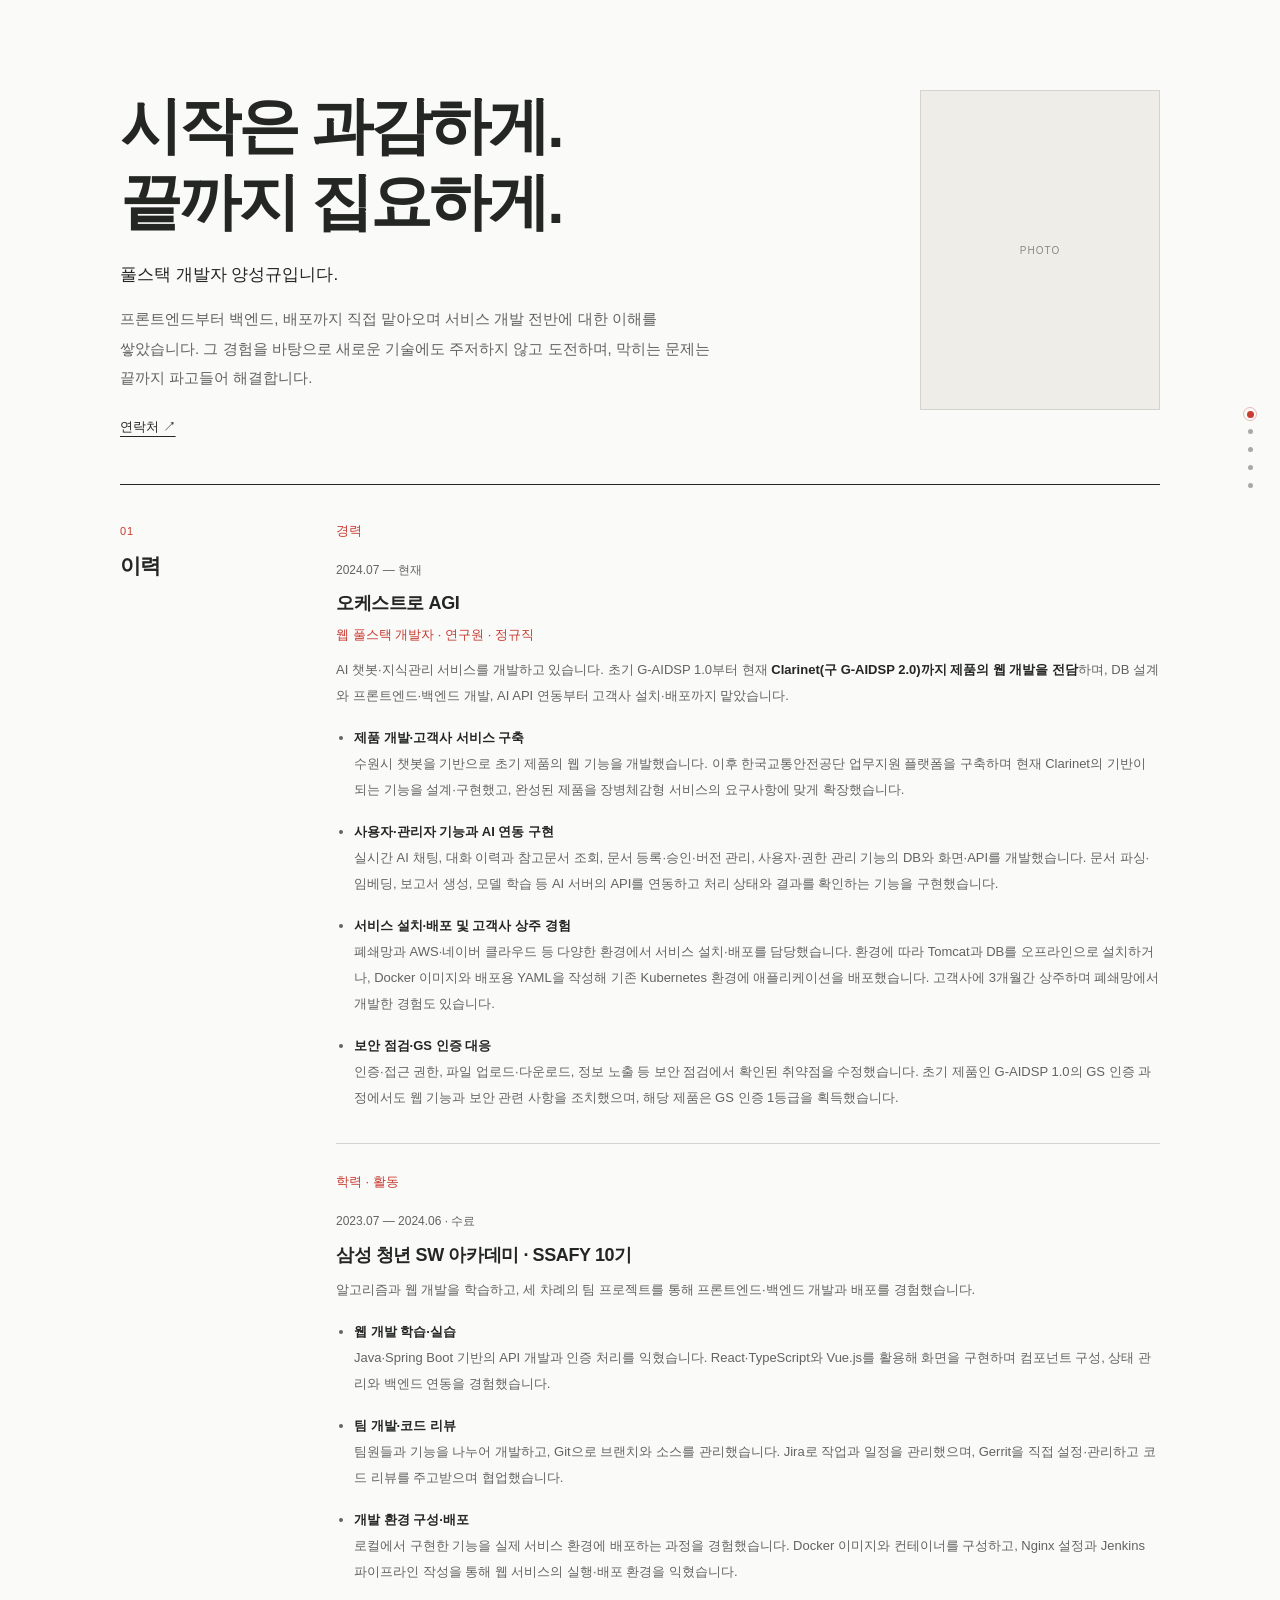
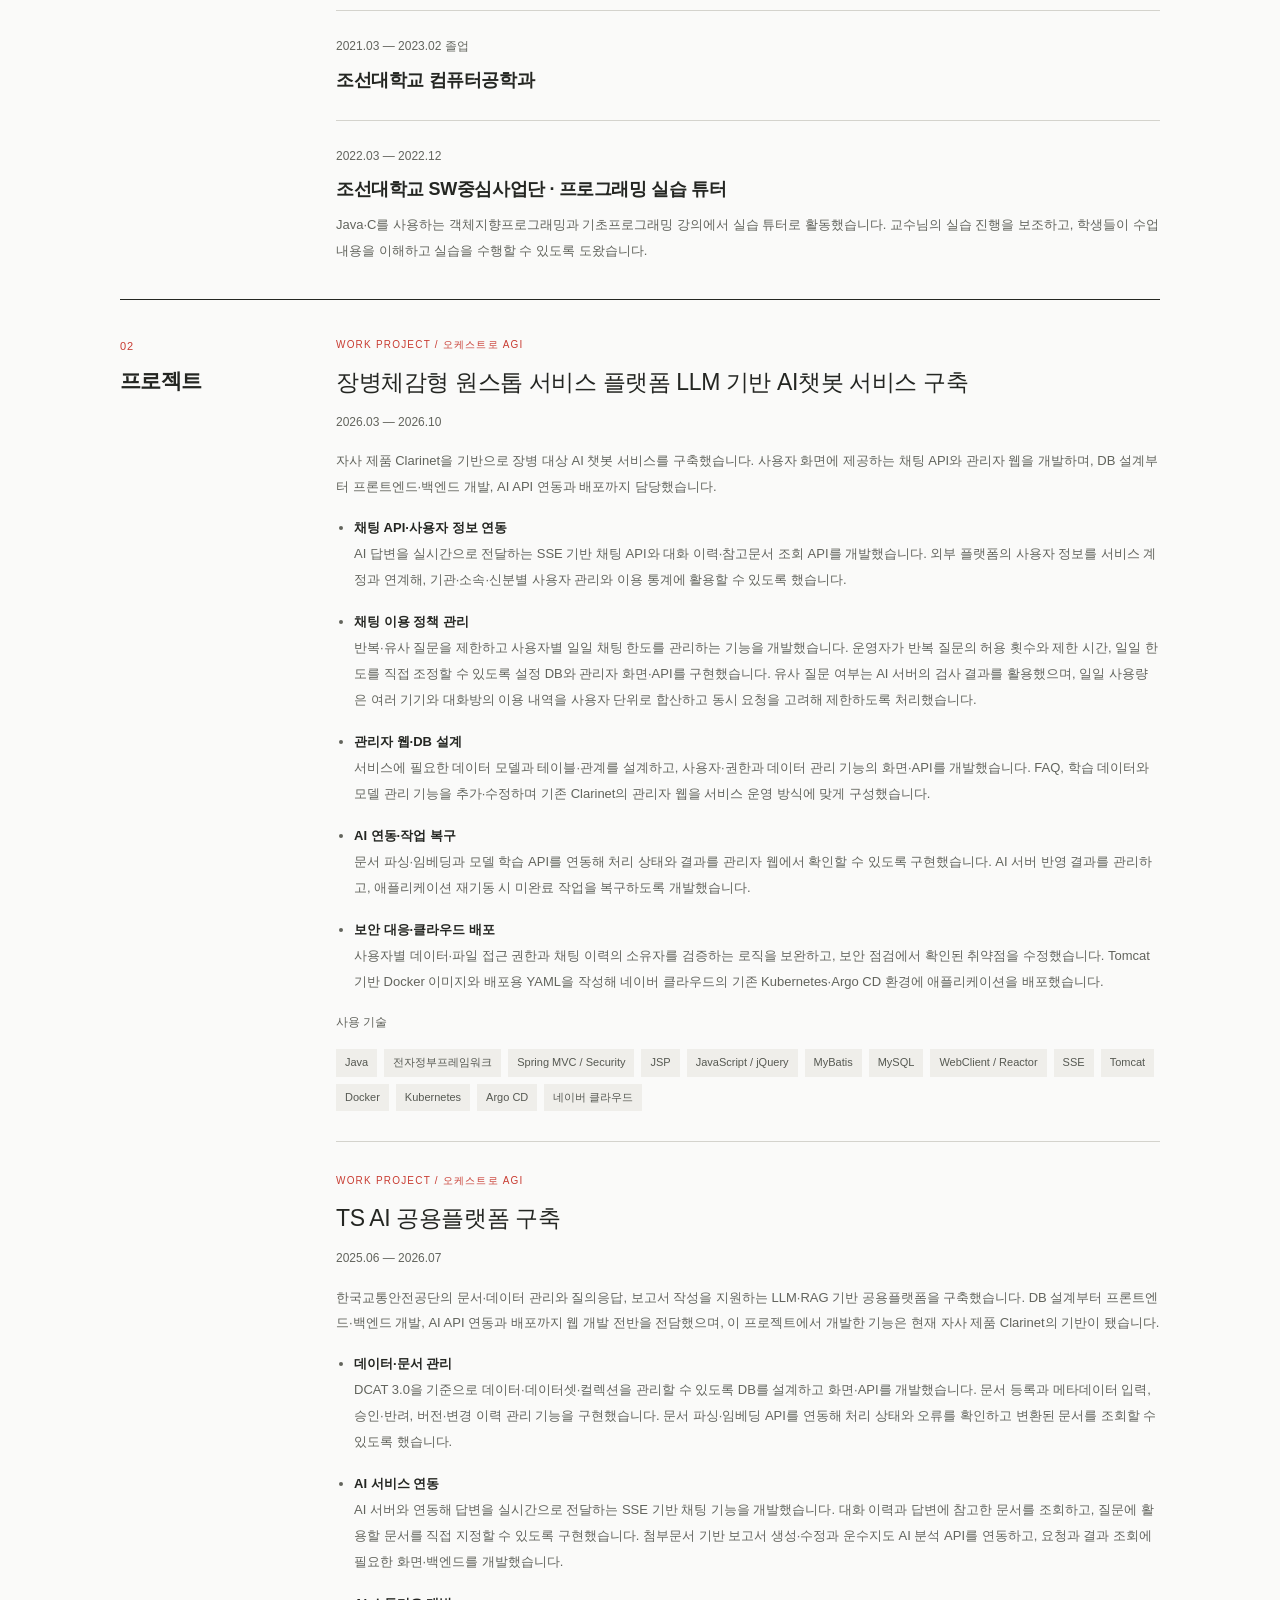
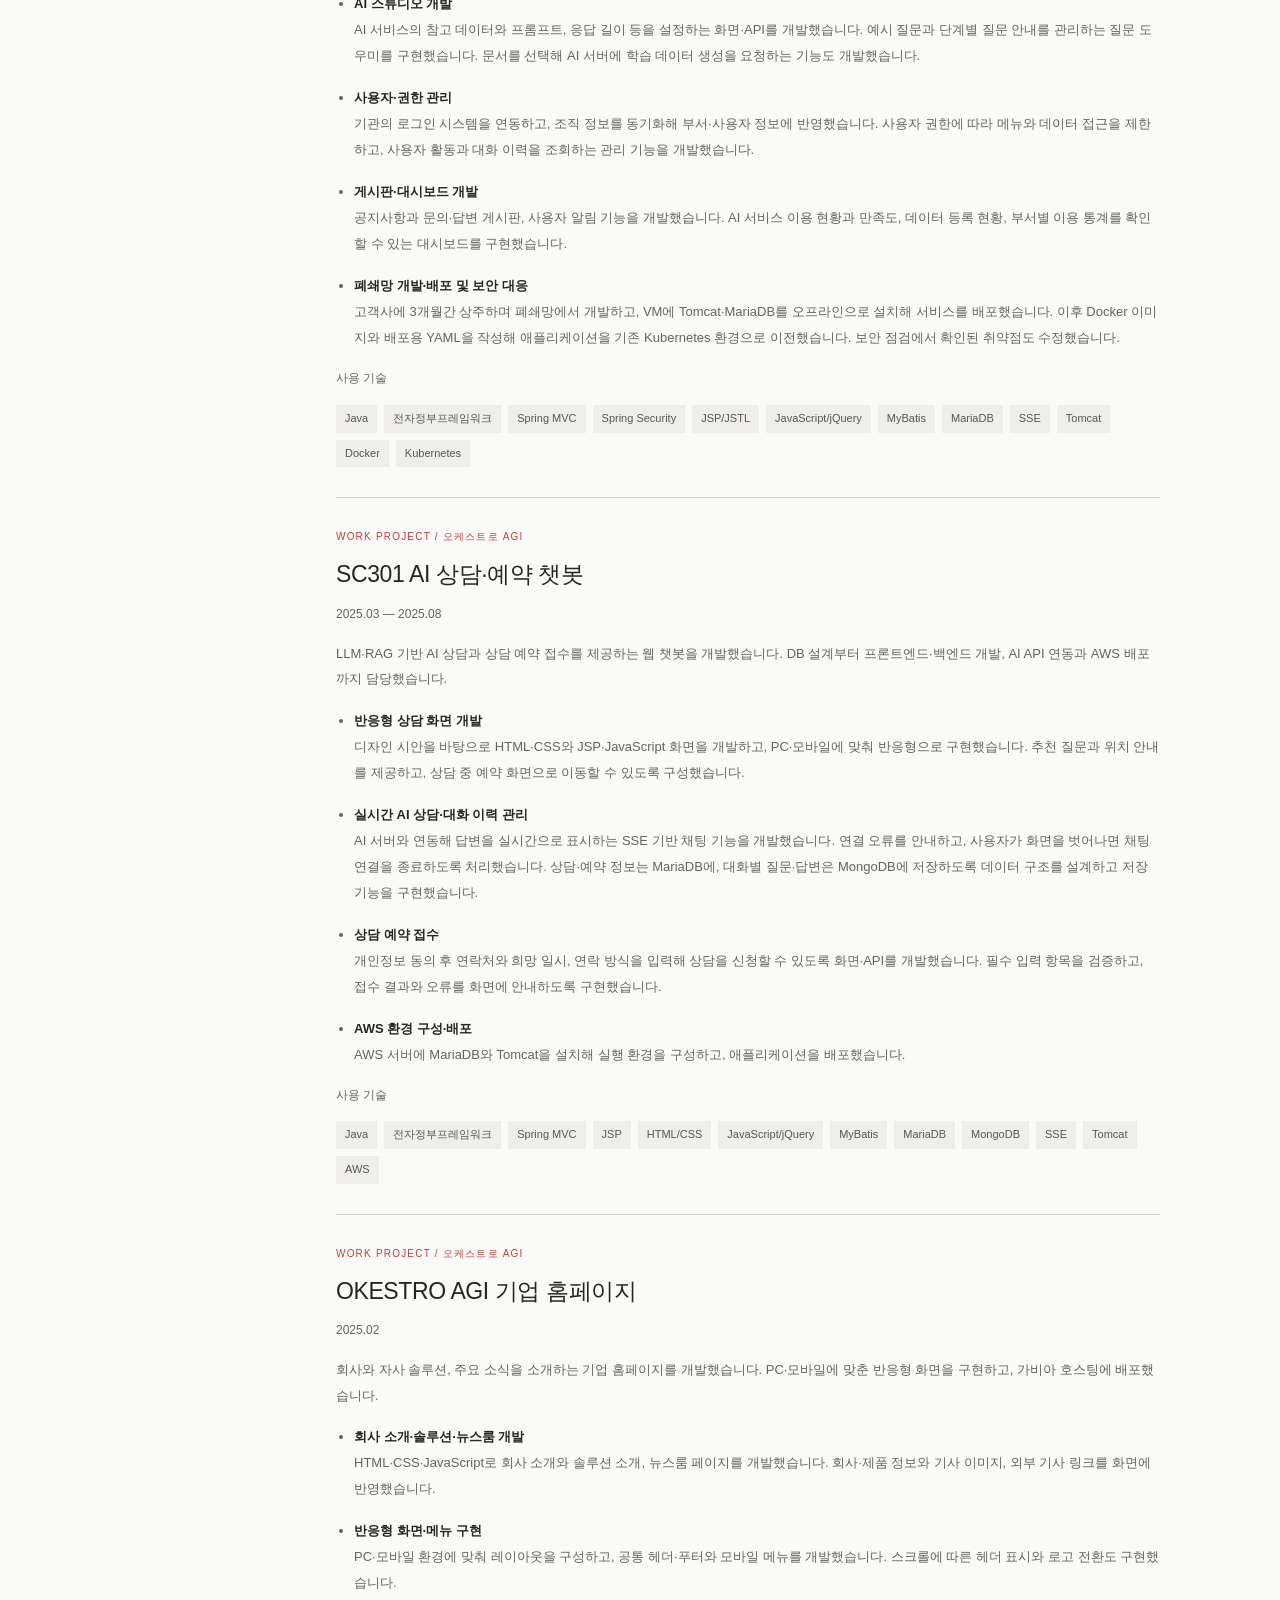
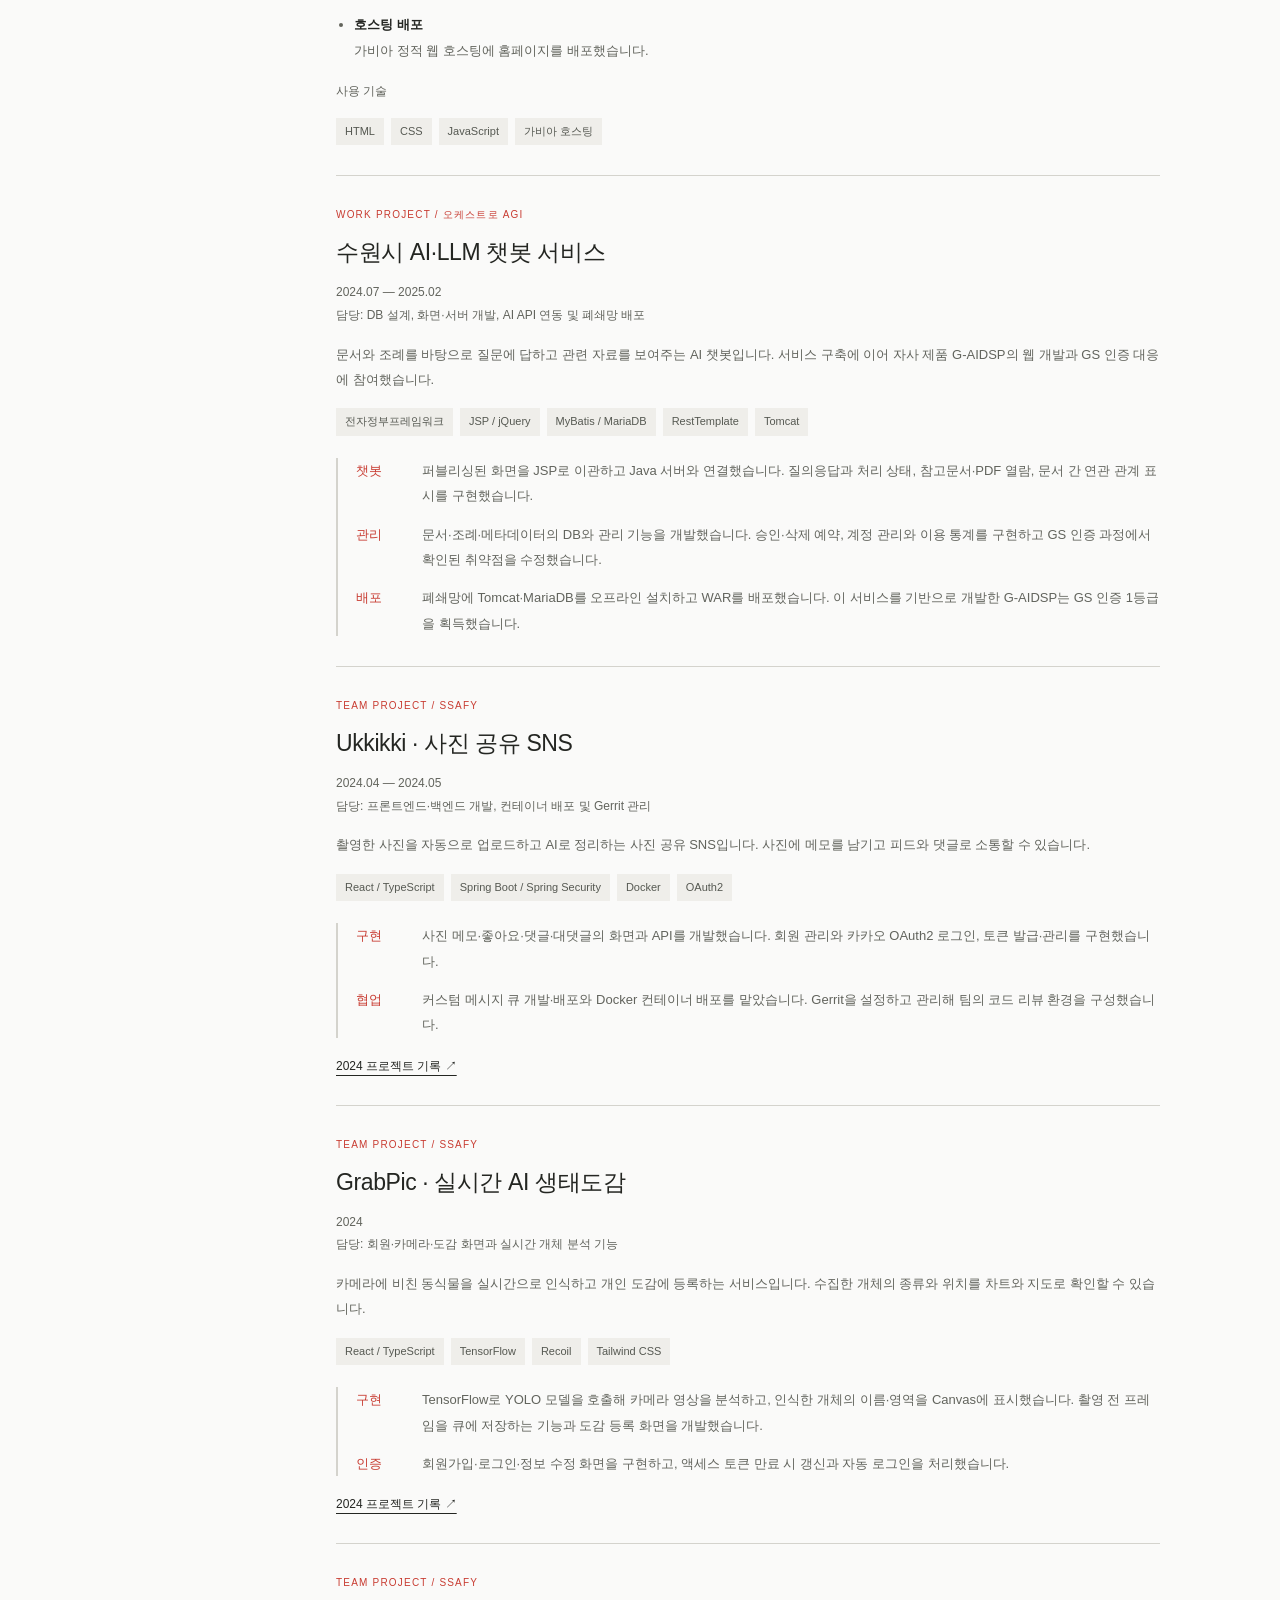
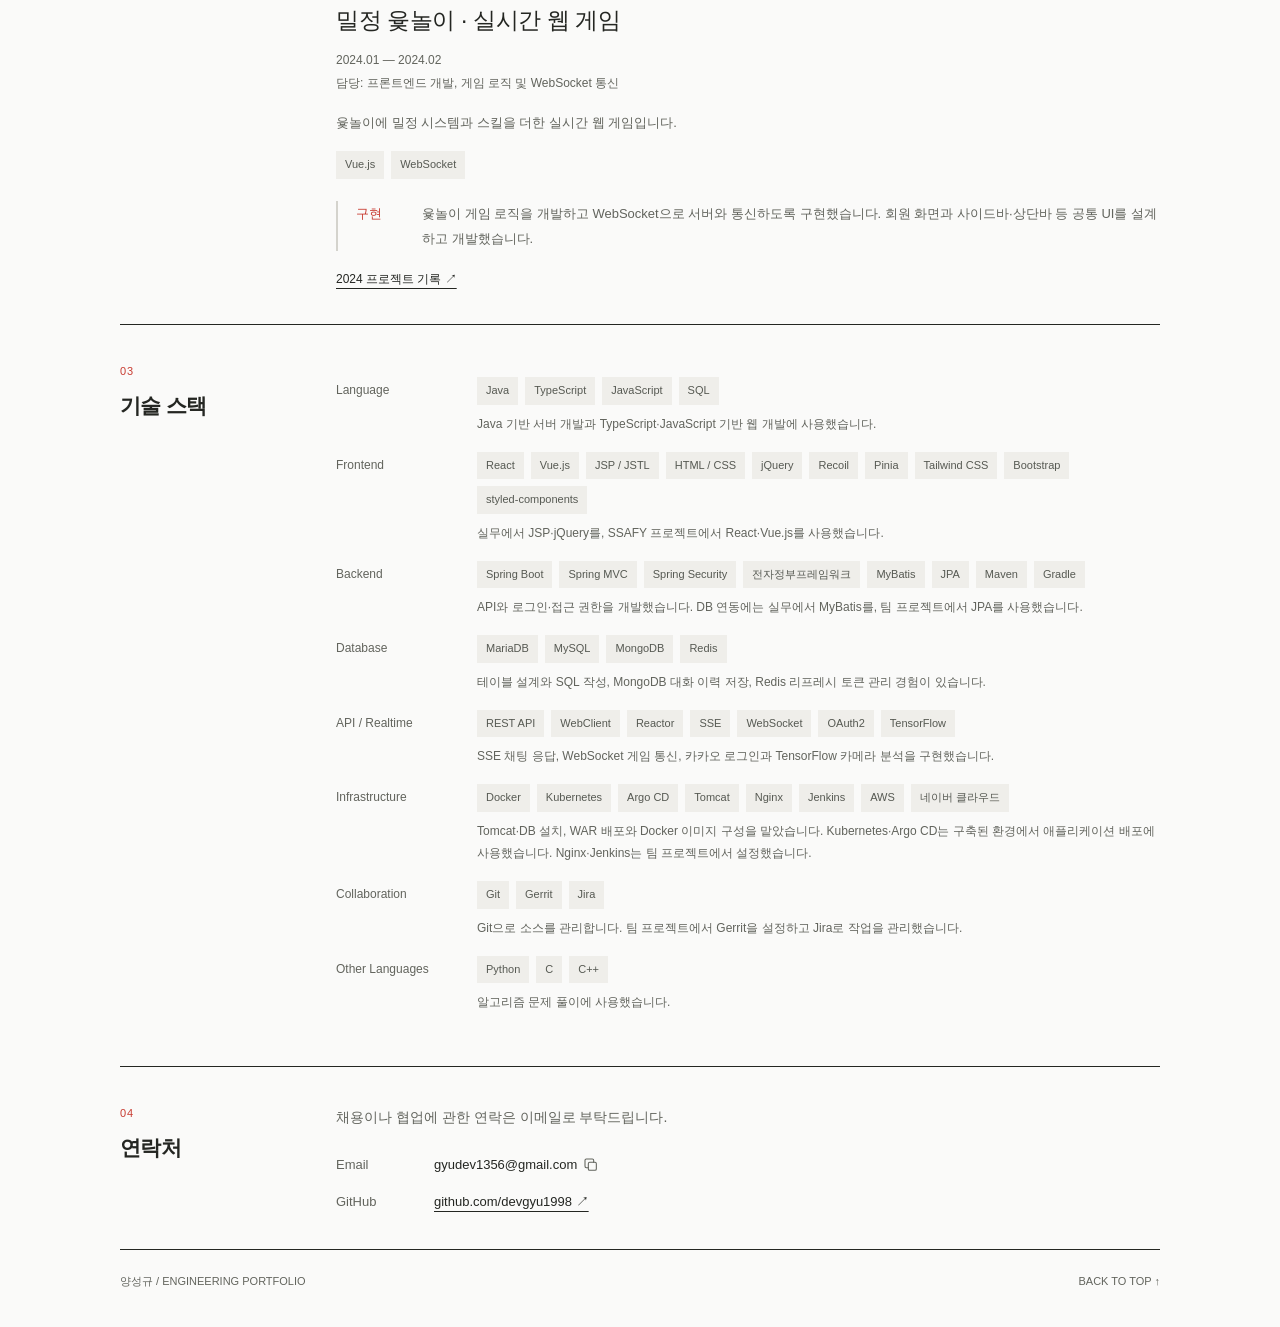
==== index.html @ f150c806 "docs: TS·SC301 프로젝트 소개에 LLM·RAG 반영" ====
<!doctype html>
<html lang="ko">
<head>
  <meta charset="utf-8">
  <meta name="viewport" content="width=device-width, initial-scale=1">
  <meta name="description" content="웹 개발자 양성규의 포트폴리오입니다. AI 챗봇·지식관리 서비스 구축과 Java, TypeScript 기반 웹 프로젝트 경험을 소개합니다.">
  <meta name="theme-color" content="#fafaf9">
  <title>양성규 — 웹 개발자 포트폴리오</title>
  <link rel="stylesheet" href="./style.css">
</head>
<body>
  <a class="skip-link" href="#main">본문 바로가기</a>
  <div class="page" id="top">
    <section class="hero" aria-labelledby="profile-title">
      <div class="hero-main">
      <div class="hero-copy">
      <!-- <div class="eyebrow">PROFILE, EXPERIENCE &amp; SELECTED WORK</div> -->
      <h1 id="profile-title">시작은 과감하게.<br>끝까지 집요하게.</h1>
      <p class="role">풀스택 개발자 양성규입니다.</p>
      <p class="intro">프론트엔드부터 백엔드, 배포까지 직접 맡아오며 서비스 개발 전반에 대한 이해를 쌓았습니다.
        그 경험을 바탕으로 새로운 기술에도 주저하지 않고 도전하며, 막히는 문제는 끝까지 파고들어 해결합니다.
      </p>
      <div class="hero-links" aria-label="프로필 링크">
        <a href="#contact">연락처 ↗</a>
      </div>
      </div>
      <!-- 사진 사용: PHOTO span을 <img src="./profile.jpg" alt="GYU 프로필 사진" width="240" height="320">로 교체하세요. -->
      <!-- 사진을 사용하지 않으려면 hero-photo에 hidden 속성을 추가하세요. -->
      <div class="hero-photo">
        <span class="photo-placeholder" aria-label="선택 사항인 증명사진 영역">PHOTO</span>
      </div>
      </div>
    </section>
    <nav class="dot-nav" aria-label="포트폴리오 섹션 이동">
      <a class="dot-link" href="#top" aria-label="처음으로" aria-current="location"><span class="nav-dot" aria-hidden="true"></span><span class="nav-label" aria-hidden="true">처음으로</span></a>
      <a class="dot-link" href="#experience" aria-label="이력"><span class="nav-dot" aria-hidden="true"></span><span class="nav-label" aria-hidden="true">이력</span></a>
      <a class="dot-link" href="#projects" aria-label="프로젝트"><span class="nav-dot" aria-hidden="true"></span><span class="nav-label" aria-hidden="true">프로젝트</span></a>
      <a class="dot-link" href="#skills" aria-label="기술 스택"><span class="nav-dot" aria-hidden="true"></span><span class="nav-label" aria-hidden="true">기술 스택</span></a>
      <a class="dot-link" href="#contact" aria-label="연락처"><span class="nav-dot" aria-hidden="true"></span><span class="nav-label" aria-hidden="true">연락처</span></a>
    </nav>
    <main id="main">
      <section class="section" id="experience" aria-labelledby="experience-title">
        <header class="section-label"><span class="number">01</span><h2 id="experience-title">이력</h2></header>
        <div class="section-content">
          <section class="history-group" aria-labelledby="career-title">
            <h3 class="history-heading" id="career-title">경력</h3>
          <article class="entry">
            <div class="date">2024.07 — 현재</div>
            <h4>오케스트로 AGI</h4><p class="position">웹 풀스택 개발자 · 연구원 · 정규직</p>
            <p class="career-summary">AI 챗봇·지식관리 서비스를 개발하고 있습니다. 초기 G-AIDSP 1.0부터 현재 <strong>Clarinet(구 G-AIDSP 2.0)까지 제품의 웹 개발을 전담</strong>하며, DB 설계와 프론트엔드·백엔드 개발, AI API 연동부터 고객사 설치·배포까지 맡았습니다.</p>
            <ul class="responsibilities">
              <li><strong>제품 개발·고객사 서비스 구축</strong><br>수원시 챗봇을 기반으로 초기 제품의 웹 기능을 개발했습니다. 이후 한국교통안전공단 업무지원 플랫폼을 구축하며 현재 Clarinet의 기반이 되는 기능을 설계·구현했고, 완성된 제품을 장병체감형 서비스의 요구사항에 맞게 확장했습니다.</li>
              <li><strong>사용자·관리자 기능과 AI 연동 구현</strong><br>실시간 AI 채팅, 대화 이력과 참고문서 조회, 문서 등록·승인·버전 관리, 사용자·권한 관리 기능의 DB와 화면·API를 개발했습니다. 문서 파싱·임베딩, 보고서 생성, 모델 학습 등 AI 서버의 API를 연동하고 처리 상태와 결과를 확인하는 기능을 구현했습니다.</li>
              <li><strong>서비스 설치·배포 및 고객사 상주 경험</strong><br>폐쇄망과 AWS·네이버 클라우드 등 다양한 환경에서 서비스 설치·배포를 담당했습니다. 환경에 따라 Tomcat과 DB를 오프라인으로 설치하거나, Docker 이미지와 배포용 YAML을 작성해 기존 Kubernetes 환경에 애플리케이션을 배포했습니다. 고객사에 3개월간 상주하며 폐쇄망에서 개발한 경험도 있습니다.</li>
              <li><strong>보안 점검·GS 인증 대응</strong><br>인증·접근 권한, 파일 업로드·다운로드, 정보 노출 등 보안 점검에서 확인된 취약점을 수정했습니다. 초기 제품인 G-AIDSP 1.0의 GS 인증 과정에서도 웹 기능과 보안 관련 사항을 조치했으며, 해당 제품은 GS 인증 1등급을 획득했습니다.</li>
            </ul>
          </article>
          </section>
          <section class="history-group" id="education" aria-labelledby="education-title">
            <h3 class="history-heading" id="education-title">학력 · 활동</h3>
            <article class="entry">
              <div class="date">2023.07 — 2024.06 · 수료</div>
              <h4>삼성 청년 SW 아카데미 · SSAFY 10기</h4>
              <p class="career-summary">알고리즘과 웹 개발을 학습하고, 세 차례의 팀 프로젝트를 통해 프론트엔드·백엔드 개발과 배포를 경험했습니다.</p>
              <ul class="responsibilities">
                <li><strong>웹 개발 학습·실습</strong><br>Java·Spring Boot 기반의 API 개발과 인증 처리를 익혔습니다. React·TypeScript와 Vue.js를 활용해 화면을 구현하며 컴포넌트 구성, 상태 관리와 백엔드 연동을 경험했습니다.</li>
                <li><strong>팀 개발·코드 리뷰</strong><br>팀원들과 기능을 나누어 개발하고, Git으로 브랜치와 소스를 관리했습니다. Jira로 작업과 일정을 관리했으며, Gerrit을 직접 설정·관리하고 코드 리뷰를 주고받으며 협업했습니다.</li>
                <li><strong>개발 환경 구성·배포</strong><br>로컬에서 구현한 기능을 실제 서비스 환경에 배포하는 과정을 경험했습니다. Docker 이미지와 컨테이너를 구성하고, Nginx 설정과 Jenkins 파이프라인 작성을 통해 웹 서비스의 실행·배포 환경을 익혔습니다.</li>
              </ul>
            </article>
            <article class="entry"><div class="date">2021.03 — 2023.02 졸업</div><h4>조선대학교 컴퓨터공학과</h4><p class="education-description"></p></article>
            <article class="entry">
              <div class="date">2022.03 — 2022.12</div>
              <h4>조선대학교 SW중심사업단 · 프로그래밍 실습 튜터</h4>
              <p class="education-description">Java·C를 사용하는 객체지향프로그래밍과 기초프로그래밍 강의에서 실습 튜터로 활동했습니다. 교수님의 실습 진행을 보조하고, 학생들이 수업 내용을 이해하고 실습을 수행할 수 있도록 도왔습니다.</p>
            </article>
          </section>
        </div>
      </section>
      <section class="section" id="projects" aria-labelledby="projects-title">
        <header class="section-label"><span class="number">02</span><h2 id="projects-title">프로젝트</h2></header>
        <div class="section-content">
          <article class="project">
            <div class="project-kind">WORK PROJECT / 오케스트로 AGI</div><h3>장병체감형 원스톱 서비스 플랫폼 LLM 기반 AI챗봇 서비스 구축</h3>
            <p class="project-meta">2026.03 — 2026.10</p>
            <p class="project-description">자사 제품 Clarinet을 기반으로 장병 대상 AI 챗봇 서비스를 구축했습니다. 사용자 화면에 제공하는 채팅 API와 관리자 웹을 개발하며, DB 설계부터 프론트엔드·백엔드 개발, AI API 연동과 배포까지 담당했습니다.</p>
            <ul class="responsibilities">
              <li><strong>채팅 API·사용자 정보 연동</strong><br>AI 답변을 실시간으로 전달하는 SSE 기반 채팅 API와 대화 이력·참고문서 조회 API를 개발했습니다. 외부 플랫폼의 사용자 정보를 서비스 계정과 연계해, 기관·소속·신분별 사용자 관리와 이용 통계에 활용할 수 있도록 했습니다.</li>
              <li><strong>채팅 이용 정책 관리</strong><br>반복·유사 질문을 제한하고 사용자별 일일 채팅 한도를 관리하는 기능을 개발했습니다. 운영자가 반복 질문의 허용 횟수와 제한 시간, 일일 한도를 직접 조정할 수 있도록 설정 DB와 관리자 화면·API를 구현했습니다. 유사 질문 여부는 AI 서버의 검사 결과를 활용했으며, 일일 사용량은 여러 기기와 대화방의 이용 내역을 사용자 단위로 합산하고 동시 요청을 고려해 제한하도록 처리했습니다.</li>
              <li><strong>관리자 웹·DB 설계</strong><br>서비스에 필요한 데이터 모델과 테이블·관계를 설계하고, 사용자·권한과 데이터 관리 기능의 화면·API를 개발했습니다. FAQ, 학습 데이터와 모델 관리 기능을 추가·수정하며 기존 Clarinet의 관리자 웹을 서비스 운영 방식에 맞게 구성했습니다.</li>
              <li><strong>AI 연동·작업 복구</strong><br>문서 파싱·임베딩과 모델 학습 API를 연동해 처리 상태와 결과를 관리자 웹에서 확인할 수 있도록 구현했습니다. AI 서버 반영 결과를 관리하고, 애플리케이션 재기동 시 미완료 작업을 복구하도록 개발했습니다.</li>
              <li><strong>보안 대응·클라우드 배포</strong><br>사용자별 데이터·파일 접근 권한과 채팅 이력의 소유자를 검증하는 로직을 보완하고, 보안 점검에서 확인된 취약점을 수정했습니다. Tomcat 기반 Docker 이미지와 배포용 YAML을 작성해 네이버 클라우드의 기존 Kubernetes·Argo CD 환경에 애플리케이션을 배포했습니다.</li>
            </ul>
            <p class="project-meta">사용 기술</p>
            <div class="tags"><span class="tag">Java</span><span class="tag">전자정부프레임워크</span><span class="tag">Spring MVC / Security</span><span class="tag">JSP</span><span class="tag">JavaScript / jQuery</span><span class="tag">MyBatis</span><span class="tag">MySQL</span><span class="tag">WebClient / Reactor</span><span class="tag">SSE</span><span class="tag">Tomcat</span><span class="tag">Docker</span><span class="tag">Kubernetes</span><span class="tag">Argo CD</span><span class="tag">네이버 클라우드</span></div>
          </article>
          <article class="project">
            <div class="project-kind">WORK PROJECT / 오케스트로 AGI</div><h3>TS AI 공용플랫폼 구축</h3>
            <p class="project-meta">2025.06 — 2026.07</p>
            <p class="project-description">한국교통안전공단의 문서·데이터 관리와 질의응답, 보고서 작성을 지원하는 LLM·RAG 기반 공용플랫폼을 구축했습니다. DB 설계부터 프론트엔드·백엔드 개발, AI API 연동과 배포까지 웹 개발 전반을 전담했으며, 이 프로젝트에서 개발한 기능은 현재 자사 제품 Clarinet의 기반이 됐습니다.</p>
            <ul class="responsibilities">
              <li><strong>데이터·문서 관리</strong><br>DCAT 3.0을 기준으로 데이터·데이터셋·컬렉션을 관리할 수 있도록 DB를 설계하고 화면·API를 개발했습니다. 문서 등록과 메타데이터 입력, 승인·반려, 버전·변경 이력 관리 기능을 구현했습니다. 문서 파싱·임베딩 API를 연동해 처리 상태와 오류를 확인하고 변환된 문서를 조회할 수 있도록 했습니다.</li>
              <li><strong>AI 서비스 연동</strong><br>AI 서버와 연동해 답변을 실시간으로 전달하는 SSE 기반 채팅 기능을 개발했습니다. 대화 이력과 답변에 참고한 문서를 조회하고, 질문에 활용할 문서를 직접 지정할 수 있도록 구현했습니다. 첨부문서 기반 보고서 생성·수정과 운수지도 AI 분석 API를 연동하고, 요청과 결과 조회에 필요한 화면·백엔드를 개발했습니다.</li>
              <li><strong>AI 스튜디오 개발</strong><br>AI 서비스의 참고 데이터와 프롬프트, 응답 길이 등을 설정하는 화면·API를 개발했습니다. 예시 질문과 단계별 질문 안내를 관리하는 질문 도우미를 구현했습니다. 문서를 선택해 AI 서버에 학습 데이터 생성을 요청하는 기능도 개발했습니다.</li>
              <li><strong>사용자·권한 관리</strong><br>기관의 로그인 시스템을 연동하고, 조직 정보를 동기화해 부서·사용자 정보에 반영했습니다. 사용자 권한에 따라 메뉴와 데이터 접근을 제한하고, 사용자 활동과 대화 이력을 조회하는 관리 기능을 개발했습니다.</li>
              <li><strong>게시판·대시보드 개발</strong><br>공지사항과 문의·답변 게시판, 사용자 알림 기능을 개발했습니다. AI 서비스 이용 현황과 만족도, 데이터 등록 현황, 부서별 이용 통계를 확인할 수 있는 대시보드를 구현했습니다.</li>
              <li><strong>폐쇄망 개발·배포 및 보안 대응</strong><br>고객사에 3개월간 상주하며 폐쇄망에서 개발하고, VM에 Tomcat·MariaDB를 오프라인으로 설치해 서비스를 배포했습니다. 이후 Docker 이미지와 배포용 YAML을 작성해 애플리케이션을 기존 Kubernetes 환경으로 이전했습니다. 보안 점검에서 확인된 취약점도 수정했습니다.</li>
            </ul>
            <p class="project-meta">사용 기술</p>
            <div class="tags"><span class="tag">Java</span><span class="tag">전자정부프레임워크</span><span class="tag">Spring MVC</span><span class="tag">Spring Security</span><span class="tag">JSP/JSTL</span><span class="tag">JavaScript/jQuery</span><span class="tag">MyBatis</span><span class="tag">MariaDB</span><span class="tag">SSE</span><span class="tag">Tomcat</span><span class="tag">Docker</span><span class="tag">Kubernetes</span></div>
          </article>
          <article class="project">
            <div class="project-kind">WORK PROJECT / 오케스트로 AGI</div><h3>SC301 AI 상담·예약 챗봇</h3>
            <p class="project-meta">2025.03 — 2025.08</p>
            <p class="project-description">LLM·RAG 기반 AI 상담과 상담 예약 접수를 제공하는 웹 챗봇을 개발했습니다. DB 설계부터 프론트엔드·백엔드 개발, AI API 연동과 AWS 배포까지 담당했습니다.</p>
            <ul class="responsibilities">
              <li><strong>반응형 상담 화면 개발</strong><br>디자인 시안을 바탕으로 HTML·CSS와 JSP·JavaScript 화면을 개발하고, PC·모바일에 맞춰 반응형으로 구현했습니다. 추천 질문과 위치 안내를 제공하고, 상담 중 예약 화면으로 이동할 수 있도록 구성했습니다.</li>
              <li><strong>실시간 AI 상담·대화 이력 관리</strong><br>AI 서버와 연동해 답변을 실시간으로 표시하는 SSE 기반 채팅 기능을 개발했습니다. 연결 오류를 안내하고, 사용자가 화면을 벗어나면 채팅 연결을 종료하도록 처리했습니다. 상담·예약 정보는 MariaDB에, 대화별 질문·답변은 MongoDB에 저장하도록 데이터 구조를 설계하고 저장 기능을 구현했습니다.</li>
              <li><strong>상담 예약 접수</strong><br>개인정보 동의 후 연락처와 희망 일시, 연락 방식을 입력해 상담을 신청할 수 있도록 화면·API를 개발했습니다. 필수 입력 항목을 검증하고, 접수 결과와 오류를 화면에 안내하도록 구현했습니다.</li>
              <li><strong>AWS 환경 구성·배포</strong><br>AWS 서버에 MariaDB와 Tomcat을 설치해 실행 환경을 구성하고, 애플리케이션을 배포했습니다.</li>
            </ul>
            <p class="project-meta">사용 기술</p>
            <div class="tags"><span class="tag">Java</span><span class="tag">전자정부프레임워크</span><span class="tag">Spring MVC</span><span class="tag">JSP</span><span class="tag">HTML/CSS</span><span class="tag">JavaScript/jQuery</span><span class="tag">MyBatis</span><span class="tag">MariaDB</span><span class="tag">MongoDB</span><span class="tag">SSE</span><span class="tag">Tomcat</span><span class="tag">AWS</span></div>
          </article>
          <article class="project">
            <div class="project-kind">WORK PROJECT / 오케스트로 AGI</div><h3>OKESTRO AGI 기업 홈페이지</h3>
            <p class="project-meta">2025.02</p>
            <p class="project-description">회사와 자사 솔루션, 주요 소식을 소개하는 기업 홈페이지를 개발했습니다. PC·모바일에 맞춘 반응형 화면을 구현하고, 가비아 호스팅에 배포했습니다.</p>
            <ul class="responsibilities">
              <li><strong>회사 소개·솔루션·뉴스룸 개발</strong><br>HTML·CSS·JavaScript로 회사 소개와 솔루션 소개, 뉴스룸 페이지를 개발했습니다. 회사·제품 정보와 기사 이미지, 외부 기사 링크를 화면에 반영했습니다.</li>
              <li><strong>반응형 화면·메뉴 구현</strong><br>PC·모바일 환경에 맞춰 레이아웃을 구성하고, 공통 헤더·푸터와 모바일 메뉴를 개발했습니다. 스크롤에 따른 헤더 표시와 로고 전환도 구현했습니다.</li>
              <li><strong>호스팅 배포</strong><br>가비아 정적 웹 호스팅에 홈페이지를 배포했습니다.</li>
            </ul>
            <p class="project-meta">사용 기술</p>
            <div class="tags"><span class="tag">HTML</span><span class="tag">CSS</span><span class="tag">JavaScript</span><span class="tag">가비아 호스팅</span></div>
          </article>
          <article class="project">
            <div class="project-kind">WORK PROJECT / 오케스트로 AGI</div><h3>수원시 AI·LLM 챗봇 서비스</h3>
            <p class="project-meta">2024.07 — 2025.02<br>담당: DB 설계, 화면·서버 개발, AI API 연동 및 폐쇄망 배포</p>
            <p class="project-description">문서와 조례를 바탕으로 질문에 답하고 관련 자료를 보여주는 AI 챗봇입니다. 서비스 구축에 이어 자사 제품 G-AIDSP의 웹 개발과 GS 인증 대응에 참여했습니다.</p>
            <div class="tags"><span class="tag">전자정부프레임워크</span><span class="tag">JSP / jQuery</span><span class="tag">MyBatis / MariaDB</span><span class="tag">RestTemplate</span><span class="tag">Tomcat</span></div>
            <dl class="case-details">
              <dt>챗봇</dt><dd>퍼블리싱된 화면을 JSP로 이관하고 Java 서버와 연결했습니다. 질의응답과 처리 상태, 참고문서·PDF 열람, 문서 간 연관 관계 표시를 구현했습니다.</dd>
              <dt>관리</dt><dd>문서·조례·메타데이터의 DB와 관리 기능을 개발했습니다. 승인·삭제 예약, 계정 관리와 이용 통계를 구현하고 GS 인증 과정에서 확인된 취약점을 수정했습니다.</dd>
              <dt>배포</dt><dd>폐쇄망에 Tomcat·MariaDB를 오프라인 설치하고 WAR를 배포했습니다. 이 서비스를 기반으로 개발한 G-AIDSP는 GS 인증 1등급을 획득했습니다.</dd>
            </dl>
          </article>
          <article class="project">
            <div class="project-kind">TEAM PROJECT / SSAFY</div><h3>Ukkikki · 사진 공유 SNS</h3>
            <p class="project-meta">2024.04 — 2024.05<br>담당: 프론트엔드·백엔드 개발, 컨테이너 배포 및 Gerrit 관리</p>
            <p class="project-description">촬영한 사진을 자동으로 업로드하고 AI로 정리하는 사진 공유 SNS입니다. 사진에 메모를 남기고 피드와 댓글로 소통할 수 있습니다.</p>
            <div class="tags"><span class="tag">React / TypeScript</span><span class="tag">Spring Boot / Spring Security</span><span class="tag">Docker</span><span class="tag">OAuth2</span></div>
            <dl class="case-details"><dt>구현</dt><dd>사진 메모·좋아요·댓글·대댓글의 화면과 API를 개발했습니다. 회원 관리와 카카오 OAuth2 로그인, 토큰 발급·관리를 구현했습니다.</dd><dt>협업</dt><dd>커스텀 메시지 큐 개발·배포와 Docker 컨테이너 배포를 맡았습니다. Gerrit을 설정하고 관리해 팀의 코드 리뷰 환경을 구성했습니다.</dd></dl>
            <div class="project-links"><a href="https://tide-penguin-bbe.notion.site/Ukkikki-4be31e7745c547ed9c88efe1fb5b1221" target="_blank" rel="noopener noreferrer">2024 프로젝트 기록 ↗</a></div>
          </article>
          <article class="project">
            <div class="project-kind">TEAM PROJECT / SSAFY</div><h3>GrabPic · 실시간 AI 생태도감</h3>
            <!-- 노션 요약은 2024.02~04, 상세 속성은 2024.04~05로 달라 월은 확인 후 반영합니다. -->
            <p class="project-meta">2024<br>담당: 회원·카메라·도감 화면과 실시간 개체 분석 기능</p>
            <p class="project-description">카메라에 비친 동식물을 실시간으로 인식하고 개인 도감에 등록하는 서비스입니다. 수집한 개체의 종류와 위치를 차트와 지도로 확인할 수 있습니다.</p>
            <div class="tags"><span class="tag">React / TypeScript</span><span class="tag">TensorFlow</span><span class="tag">Recoil</span><span class="tag">Tailwind CSS</span></div>
            <dl class="case-details"><dt>구현</dt><dd>TensorFlow로 YOLO 모델을 호출해 카메라 영상을 분석하고, 인식한 개체의 이름·영역을 Canvas에 표시했습니다. 촬영 전 프레임을 큐에 저장하는 기능과 도감 등록 화면을 개발했습니다.</dd><dt>인증</dt><dd>회원가입·로그인·정보 수정 화면을 구현하고, 액세스 토큰 만료 시 갱신과 자동 로그인을 처리했습니다.</dd></dl>
            <div class="project-links"><a href="https://tide-penguin-bbe.notion.site/GrabPic-c21a61bfca94451781079ef900635ede" target="_blank" rel="noopener noreferrer">2024 프로젝트 기록 ↗</a></div>
          </article>
          <article class="project">
            <div class="project-kind">TEAM PROJECT / SSAFY</div><h3>밀정 윷놀이 · 실시간 웹 게임</h3>
            <p class="project-meta">2024.01 — 2024.02<br>담당: 프론트엔드 개발, 게임 로직 및 WebSocket 통신</p>
            <p class="project-description">윷놀이에 밀정 시스템과 스킬을 더한 실시간 웹 게임입니다.</p>
            <div class="tags"><span class="tag">Vue.js</span><span class="tag">WebSocket</span></div>
            <dl class="case-details"><dt>구현</dt><dd>윷놀이 게임 로직을 개발하고 WebSocket으로 서버와 통신하도록 구현했습니다. 회원 화면과 사이드바·상단바 등 공통 UI를 설계하고 개발했습니다.</dd></dl>
            <div class="project-links"><a href="https://tide-penguin-bbe.notion.site/3a9f4583b19a4aa3b539fe15d7fa5e63" target="_blank" rel="noopener noreferrer">2024 프로젝트 기록 ↗</a></div>
          </article>
        </div>
      </section>
      <section class="section" id="skills" aria-labelledby="skills-title">
        <header class="section-label"><span class="number">03</span><h2 id="skills-title">기술 스택</h2></header>
        <div class="section-content"><dl class="skill-list">
          <div class="skill-row"><dt>Language</dt><dd><div class="tags"><span class="tag">Java</span><span class="tag">TypeScript</span><span class="tag">JavaScript</span><span class="tag">SQL</span></div><p class="skill-note">Java 기반 서버 개발과 TypeScript·JavaScript 기반 웹 개발에 사용했습니다.</p></dd></div>
          <div class="skill-row"><dt>Frontend</dt><dd><div class="tags"><span class="tag">React</span><span class="tag">Vue.js</span><span class="tag">JSP / JSTL</span><span class="tag">HTML / CSS</span><span class="tag">jQuery</span><span class="tag">Recoil</span><span class="tag">Pinia</span><span class="tag">Tailwind CSS</span><span class="tag">Bootstrap</span><span class="tag">styled-components</span></div><p class="skill-note">실무에서 JSP·jQuery를, SSAFY 프로젝트에서 React·Vue.js를 사용했습니다.</p></dd></div>
          <div class="skill-row"><dt>Backend</dt><dd><div class="tags"><span class="tag">Spring Boot</span><span class="tag">Spring MVC</span><span class="tag">Spring Security</span><span class="tag">전자정부프레임워크</span><span class="tag">MyBatis</span><span class="tag">JPA</span><span class="tag">Maven</span><span class="tag">Gradle</span></div><p class="skill-note">API와 로그인·접근 권한을 개발했습니다. DB 연동에는 실무에서 MyBatis를, 팀 프로젝트에서 JPA를 사용했습니다.</p></dd></div>
          <div class="skill-row"><dt>Database</dt><dd><div class="tags"><span class="tag">MariaDB</span><span class="tag">MySQL</span><span class="tag">MongoDB</span><span class="tag">Redis</span></div><p class="skill-note">테이블 설계와 SQL 작성, MongoDB 대화 이력 저장, Redis 리프레시 토큰 관리 경험이 있습니다.</p></dd></div>
          <div class="skill-row"><dt>API / Realtime</dt><dd><div class="tags"><span class="tag">REST API</span><span class="tag">WebClient</span><span class="tag">Reactor</span><span class="tag">SSE</span><span class="tag">WebSocket</span><span class="tag">OAuth2</span><span class="tag">TensorFlow</span></div><p class="skill-note">SSE 채팅 응답, WebSocket 게임 통신, 카카오 로그인과 TensorFlow 카메라 분석을 구현했습니다.</p></dd></div>
          <div class="skill-row"><dt>Infrastructure</dt><dd><div class="tags"><span class="tag">Docker</span><span class="tag">Kubernetes</span><span class="tag">Argo CD</span><span class="tag">Tomcat</span><span class="tag">Nginx</span><span class="tag">Jenkins</span><span class="tag">AWS</span><span class="tag">네이버 클라우드</span></div><p class="skill-note">Tomcat·DB 설치, WAR 배포와 Docker 이미지 구성을 맡았습니다. Kubernetes·Argo CD는 구축된 환경에서 애플리케이션 배포에 사용했습니다. Nginx·Jenkins는 팀 프로젝트에서 설정했습니다.</p></dd></div>
          <div class="skill-row"><dt>Collaboration</dt><dd><div class="tags"><span class="tag">Git</span><span class="tag">Gerrit</span><span class="tag">Jira</span></div><p class="skill-note">Git으로 소스를 관리합니다. 팀 프로젝트에서 Gerrit을 설정하고 Jira로 작업을 관리했습니다.</p></dd></div>
          <div class="skill-row"><dt>Other Languages</dt><dd><div class="tags"><span class="tag">Python</span><span class="tag">C</span><span class="tag">C++</span></div><p class="skill-note">알고리즘 문제 풀이에 사용했습니다.</p></dd></div>
        </dl></div>
      </section>
      <section class="section" id="contact" aria-labelledby="contact-title">
        <header class="section-label"><span class="number">04</span><h2 id="contact-title">연락처</h2></header>
        <div class="section-content"><p class="body-copy">채용이나 협업에 관한 연락은 이메일로 부탁드립니다.</p>
          <dl class="contact-list">
            <dt>Email</dt>
            <dd>
              <div class="email-contact"><span id="contact-email">gyudev1356@gmail.com</span><button class="copy-email" type="button" aria-label="이메일 주소 복사" title="이메일 주소 복사"><svg class="copy-icon" width="16" height="16" viewBox="0 0 24 24" fill="none" stroke="currentColor" stroke-width="1.6" stroke-linecap="round" stroke-linejoin="round" aria-hidden="true"><rect x="8" y="8" width="12" height="12" rx="2"></rect><path d="M16 8V5a2 2 0 0 0-2-2H5a2 2 0 0 0-2 2v9a2 2 0 0 0 2 2h3"></path></svg></button></div>

            </dd>
            <dt>GitHub</dt>
            <dd><a href="https://github.com/devgyu1998" target="_blank" rel="noopener noreferrer" aria-label="GitHub 프로필 (새 탭)">github.com/devgyu1998 ↗</a></dd>
          </dl>
        </div>
      </section>
    </main>
    <footer class="footer"><span>양성규 / ENGINEERING PORTFOLIO</span><a href="#top">BACK TO TOP ↑</a></footer>
  </div>
  <div class="copy-status" role="status" aria-live="polite" aria-atomic="true"></div>
  <script src="./script.js"></script>
</body>
</html>
---- style.css ----
:root { --background: #fafaf9; --text: #242622; --muted: #62645d; --accent: #c83c32; --line: #d4d3cd; --tag: #efeeea; }
* { box-sizing: border-box; }
html { scroll-behavior: smooth; scroll-padding-top: 24px; }
body { margin: 0; background: var(--background); color: var(--text); font-family: -apple-system, BlinkMacSystemFont, "Segoe UI", "Malgun Gothic", sans-serif; -webkit-font-smoothing: antialiased; }
a { color: inherit; text-decoration-thickness: 1px; text-underline-offset: 5px; }
a:hover { color: var(--accent); }
a:focus-visible { outline: 2px solid var(--accent); outline-offset: 6px; }
.skip-link { position: absolute; left: 16px; top: -100px; padding: 12px; background: var(--text); color: var(--background); z-index: 1; }
.skip-link:focus { top: 16px; }
.page { width: min(100% - 120px, 1040px); margin: 0 auto; }
.masthead { display: flex; align-items: center; justify-content: space-between; gap: 24px; padding: 32px 0 24px; border-bottom: 1px solid var(--text); }
.brand { font-size: 24px; font-weight: 750; letter-spacing: -1px; text-decoration: none; }
.masthead-label, .eyebrow { font-size: 11px; line-height: 1.8; letter-spacing: 1.6px; }
.masthead-label { color: var(--muted); text-align: right; }
.hero { padding: 64px 0 48px; }
.hero-main { display: grid; grid-template-columns: minmax(0, 1fr); align-items: center; gap: 36px; }
.hero-main:has(.hero-photo:not([hidden])) { grid-template-columns: minmax(0, 1fr) 240px; }
.hero-copy { min-width: 0; }
.hero-photo { width: 240px; aspect-ratio: 3 / 4; background: #eeede8; border: 1px solid var(--line); overflow: hidden; }
.hero-photo[hidden] { display: none; }
.hero-photo img { display: block; width: 100%; height: 100%; object-fit: cover; object-position: center top; }
.eyebrow { color: var(--accent); }
h1 { margin: 24px 0; font-size: clamp(36px, 5.4vw, 62px); line-height: 1.22; font-weight: 700; letter-spacing: -3px; }
h1 .dot { color: var(--accent); }
.role { font-size: 17px; margin: 0 0 18px; }
.intro { max-width: 600px; margin: 0; color: var(--muted); font-size: 15px; line-height: 1.95; word-break: keep-all; }
.hero-links { display: flex; flex-wrap: wrap; gap: 12px 24px; margin-top: 26px; font-size: 13px; }
.placeholder-link { color: var(--muted); }
.draft-note { margin: 26px 0 0; font-size: 12px; color: var(--muted); line-height: 1.8; }
.dot-nav { position: fixed; right: 18px; top: 50%; transform: translateY(-50%); display: flex; flex-direction: column; z-index: 10; }
.dot-link { position: relative; display: grid; place-items: center; width: 24px; height: 18px; text-decoration: none; }
.nav-dot { width: 5px; height: 5px; border-radius: 50%; background: #a8aaa3; transition: background .15s, transform .15s; }
.dot-link[aria-current="location"] .nav-dot, .dot-link:hover .nav-dot { background: var(--accent); transform: scale(1.4); }
.dot-link[aria-current="location"]::after { content: ""; position: absolute; width: 12px; height: 12px; border: 1px solid #c83c3255; border-radius: 50%; }
.nav-label { position: absolute; right: 23px; padding: 2px 7px; font-size: 10px; line-height: 1.4; font-weight: 500; white-space: nowrap; color: var(--accent); background: var(--background); opacity: 0; pointer-events: none; transition: opacity .15s; }
.dot-link:hover .nav-label, .dot-link:focus-visible .nav-label { opacity: 1; }
.dot-link:focus-visible { outline: 1px solid var(--accent); outline-offset: 1px; border-radius: 50%; }
.section { display: grid; grid-template-columns: 180px minmax(0, 1fr); gap: 36px; padding: 36px 0; border-top: 1px solid var(--text); scroll-margin-top: 24px; }
.section-label .number { color: var(--accent); font-size: 11px; letter-spacing: 1px; }
h2 { margin: 11px 0 0; font-size: 21px; line-height: 1.5; letter-spacing: -.7px; }
.section-content { min-width: 0; }
.about-content { display: grid; grid-template-columns: minmax(0, 1fr); align-items: start; gap: 24px; width: 100%; }
.about-content:has(.profile-photo:not([hidden])) { grid-template-columns: 100px minmax(0, 1fr); }
.profile-photo { width: 100%; max-width: 100px; height: 130px; background: #eeede8; border: 1px solid var(--line); overflow: hidden; }
.profile-photo[hidden] { display: none; }
.photo-placeholder { display: grid; place-items: center; width: 100%; height: 100%; font-size: 10px; letter-spacing: 1px; color: #898b81; }
.profile-photo img { display: block; width: 100%; height: 100%; object-fit: cover; }
.about-content .about-description { min-width: 0; width: 100%; max-width: 560px; word-break: keep-all; overflow-wrap: anywhere; }
.about-description .body-copy + .body-copy { margin-top: 16px; }
.body-copy { margin: 0; color: var(--muted); font-size: 14px; line-height: 2; word-break: keep-all; }
.skill-list { display: grid; gap: 16px; }
.skill-row { display: grid; grid-template-columns: 125px minmax(0, 1fr); gap: 16px; align-items: baseline; }
.skill-row dt { color: var(--muted); font-size: 12px; }
.skill-row dd { margin: 0; }
.skill-note { margin: 8px 0 0; color: var(--muted); font-size: 12px; line-height: 1.9; word-break: keep-all; overflow-wrap: anywhere; }
.tags { display: flex; flex-wrap: wrap; gap: 7px; }
.tag { display: inline-block; background: var(--tag); color: #565952; font-size: 11px; line-height: 1.6; padding: 5px 9px; }
.entry + .entry { margin-top: 25px; padding-top: 25px; border-top: 1px solid var(--line); }
.history-group + .history-group { margin-top: 32px; padding-top: 28px; border-top: 1px solid var(--line); }
.history-heading { margin: 0 0 18px; color: var(--accent); font-size: 13px; font-weight: 500; letter-spacing: 0; }
.history-group h4 { margin: 8px 0; font-size: 18px; line-height: 1.6; letter-spacing: -.4px; }
.date { color: var(--muted); font-size: 12px; line-height: 1.8; }
h3 { margin: 8px 0; font-size: 18px; line-height: 1.6; letter-spacing: -.4px; }
.position { color: var(--accent); font-size: 13px; margin: 0 0 13px; }
.responsibilities { margin: 0 0 16px; padding-left: 18px; font-size: 13px; line-height: 2; color: var(--muted); }
.career-summary { margin: 0 0 16px; font-size: 13px; line-height: 2; color: var(--muted); }
.responsibilities li + li { margin-top: 16px; }
.career-summary strong, .responsibilities strong { color: var(--text); }
.project + .project { margin-top: 30px; padding-top: 30px; border-top: 1px solid var(--line); }
.project-kind { color: var(--accent); font-size: 10px; line-height: 1.8; letter-spacing: 1.2px; }
.project h3 { font-size: 23px; font-weight: 500; margin: 10px 0; }
.project-meta { color: var(--muted); font-size: 12px; line-height: 1.9; margin: 0 0 15px; }
.project-description { margin: 0 0 16px; font-size: 13px; line-height: 1.95; color: var(--muted); }
.case-details { display: grid; grid-template-columns: 48px minmax(0, 1fr); gap: 13px 18px; margin: 22px 0 0; padding-left: 18px; border-left: 2px solid var(--line); font-size: 13px; line-height: 1.95; }
.case-details dt { color: var(--accent); }
.case-details dd { margin: 0; color: var(--muted); }
.project-links { display: flex; flex-wrap: wrap; gap: 10px 22px; margin-top: 20px; font-size: 12px; }
.education-description { color: var(--muted); font-size: 13px; line-height: 1.95; margin: 7px 0 0; }
.record { display: flex; justify-content: space-between; gap: 20px; padding: 15px 0; border-bottom: 1px solid var(--line); }
.record:first-child { padding-top: 0; }
.record:last-child { border-bottom: 0; padding-bottom: 0; }
.record-name { font-size: 13px; line-height: 1.8; }
.record-meta { color: var(--muted); font-size: 12px; line-height: 1.8; text-align: right; }
.contact-list { display: grid; grid-template-columns: 80px minmax(0, 1fr); gap: 13px 18px; font-size: 13px; line-height: 1.8; margin: 22px 0 0; }
.contact-list dt { color: var(--muted); }
.contact-list dd { margin: 0; overflow-wrap: anywhere; }
.email-contact { display: flex; flex-wrap: wrap; align-items: center; gap: 4px; }
.copy-email { display: inline-grid; place-items: center; flex-shrink: 0; width: 20px; height: 24px; color: var(--muted); background: transparent; border: 0; padding: 2px; cursor: pointer; }
.copy-email:hover { color: var(--accent); }
.copy-email:focus-visible { outline: 2px solid var(--accent); outline-offset: 3px; }
.copy-status { position: fixed; left: 50%; bottom: max(28px, env(safe-area-inset-bottom)); transform: translateX(-50%); z-index: 20; width: max-content; max-width: calc(100% - 40px); padding: 13px 22px; border-radius: 6px; background: var(--text); color: var(--background); box-shadow: 0 4px 18px #00000018; font-size: 13px; line-height: 1.6; text-align: center; }
.copy-status:empty { display: none; }
.footer { display: flex; justify-content: space-between; flex-wrap: wrap; gap: 14px; padding: 22px 0 35px; border-top: 1px solid var(--text); font-size: 11px; line-height: 1.8; color: var(--muted); }
.footer a { text-decoration: none; }
@media (max-width: 1000px) {
  .hero-main { gap: 28px; }
  .hero-main:has(.hero-photo:not([hidden])) { grid-template-columns: minmax(0, 1fr) 240px; }
  .hero-main:has(.hero-photo:not([hidden])) h1 { font-size: clamp(30px, 4.5vw, 45px); letter-spacing: -1.8px; }
}
@media (max-width: 600px) {
  .hero-main:has(.hero-photo:not([hidden])) { grid-template-columns: minmax(0, 1fr); }
  .hero-photo { width: min(240px, 100%); justify-self: end; }
}
@media (max-width: 700px) {
  .page { width: calc(100% - 76px); margin-left: 20px; margin-right: 56px; }
  .dot-nav { right: 10px; }
  .masthead { padding-top: 24px; gap: 15px; }
  .masthead-label { font-size: 10px; letter-spacing: 1px; }
  .hero { padding: 42px 0 32px; }
  h1 { letter-spacing: -1.8px; }
  .section { grid-template-columns: 1fr; gap: 22px; padding: 28px 0; }
  .section-label { display: flex; align-items: baseline; gap: 14px; }
  h2 { margin: 0; font-size: 20px; }
  .skill-row { grid-template-columns: 100px minmax(0, 1fr); gap: 10px; }
  .record { flex-wrap: wrap; gap: 5px 18px; }
  .record-meta { text-align: left; }
}
@media (max-width: 520px) {
  .about-content { gap: 18px; }
  .about-content:has(.profile-photo:not([hidden])) { grid-template-columns: minmax(0, 1fr); }
}
@media (max-width: 380px) {
  .skill-row { grid-template-columns: 1fr; gap: 8px; }
  .masthead-label { max-width: 150px; }
  .case-details { padding-left: 12px; gap: 12px; }
}
@media (prefers-reduced-motion: reduce) { html { scroll-behavior: auto; } .nav-dot, .nav-label { transition: none; } }
@media print {
  .page { width: 100%; margin: 0; }
  .skip-link, .dot-nav, .draft-note, .footer a, .copy-email, .copy-status { display: none; }
  .hero { padding: 24px 0; }
  .section { padding: 22px 0; grid-template-columns: 130px minmax(0, 1fr); gap: 24px; }
  .entry, .project, .record { break-inside: avoid; }
  body { background: #fff; }
}
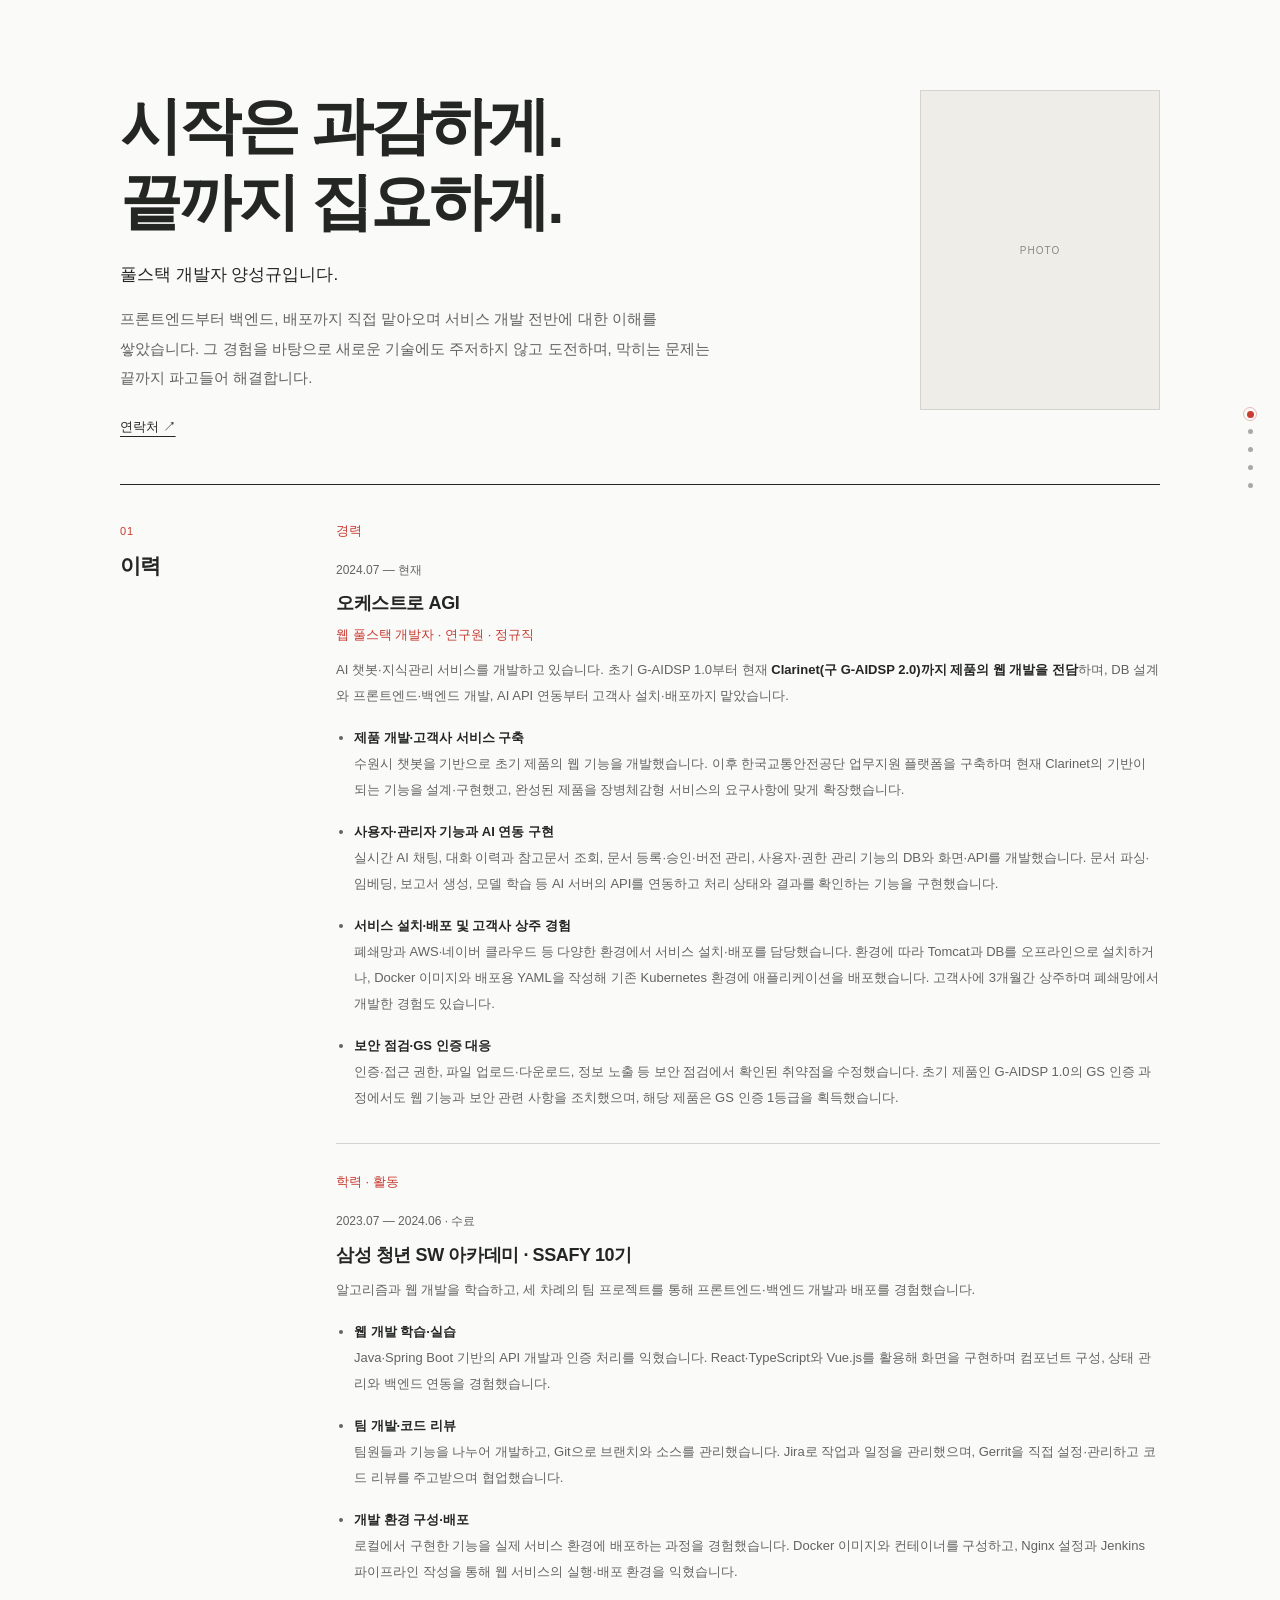
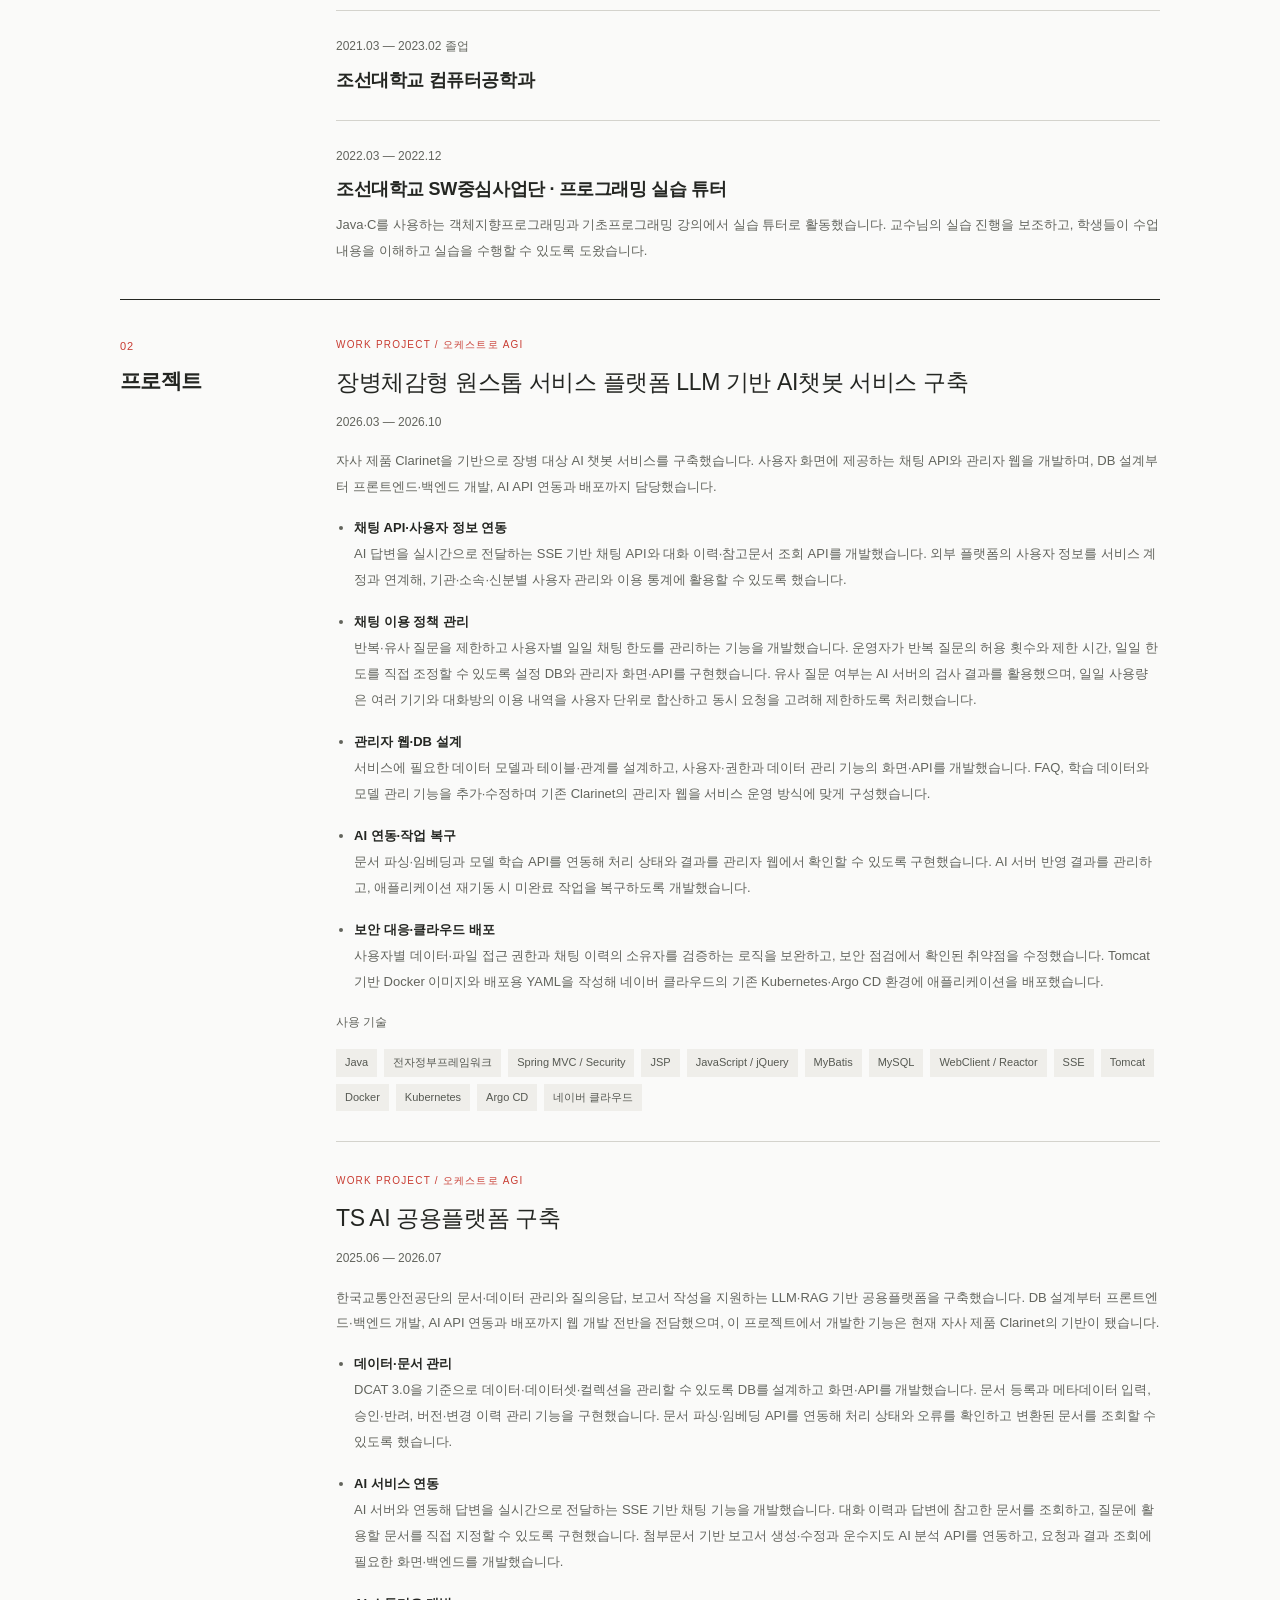
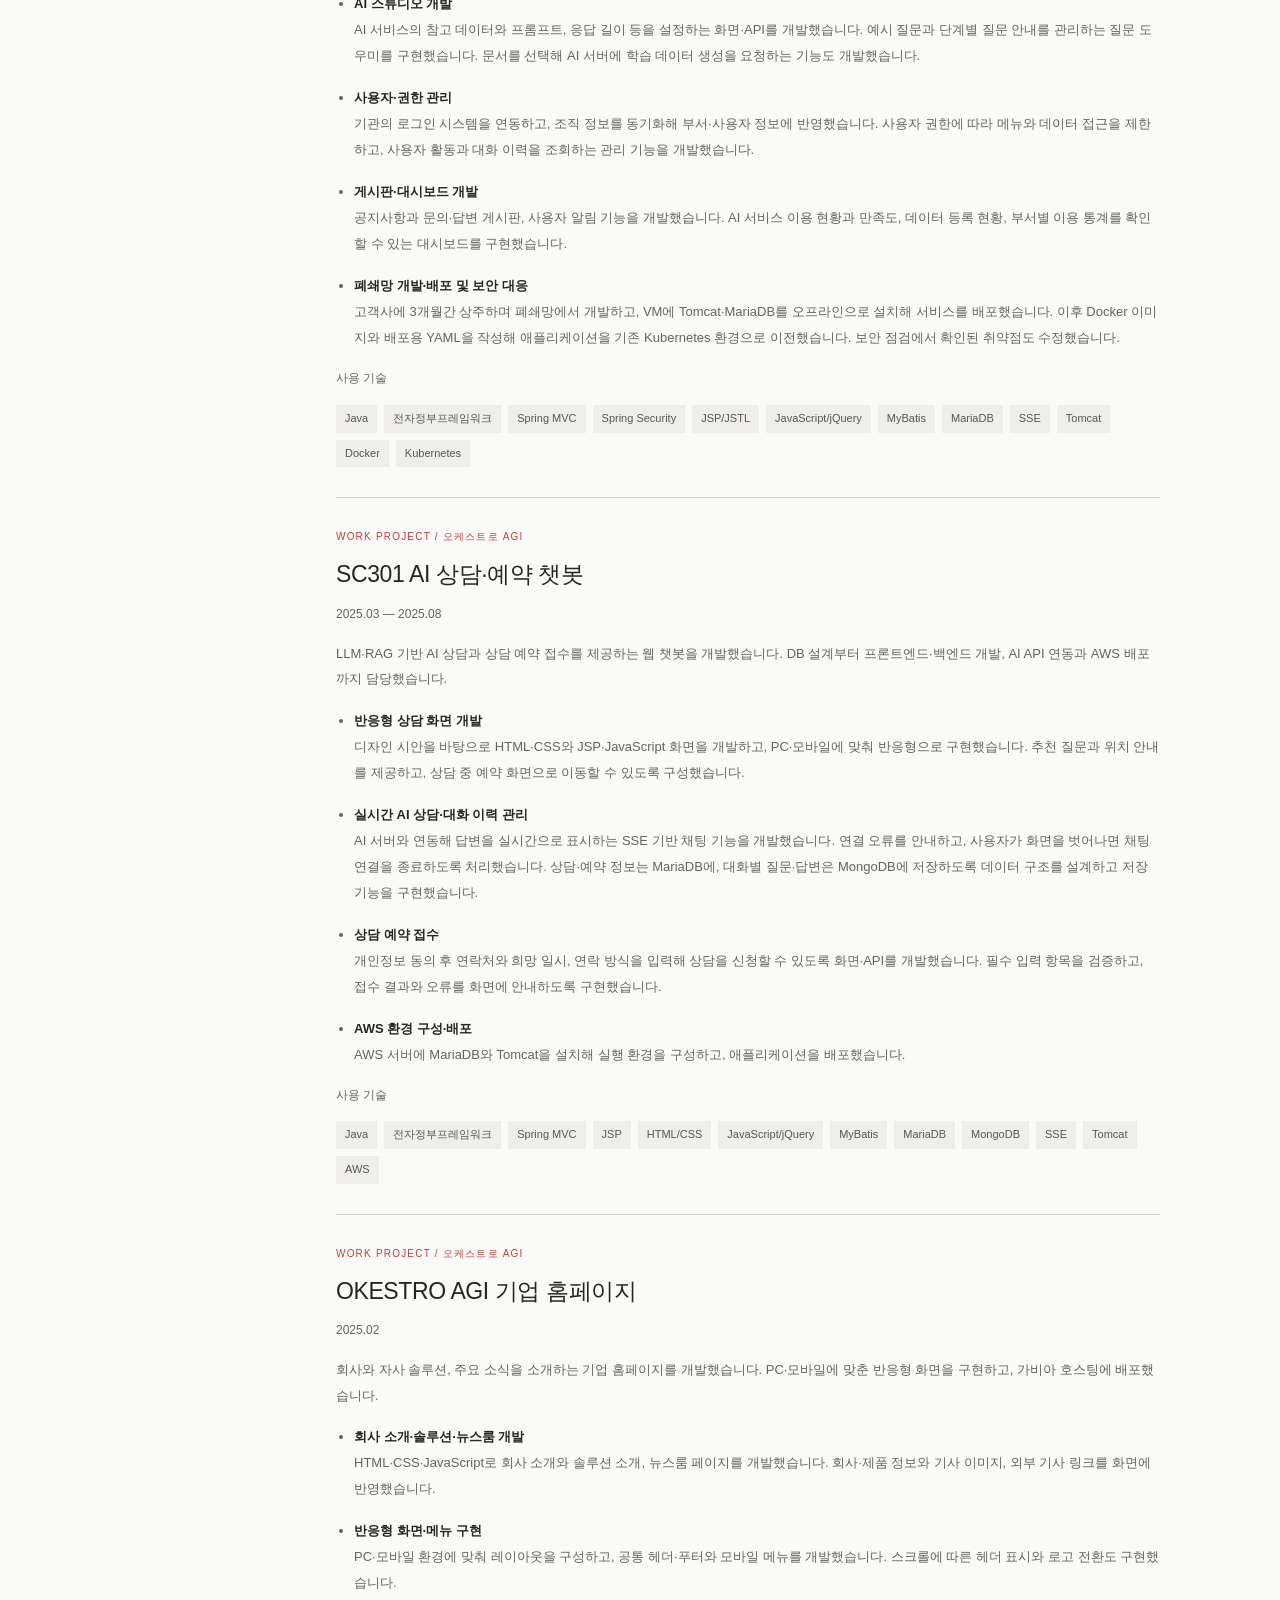
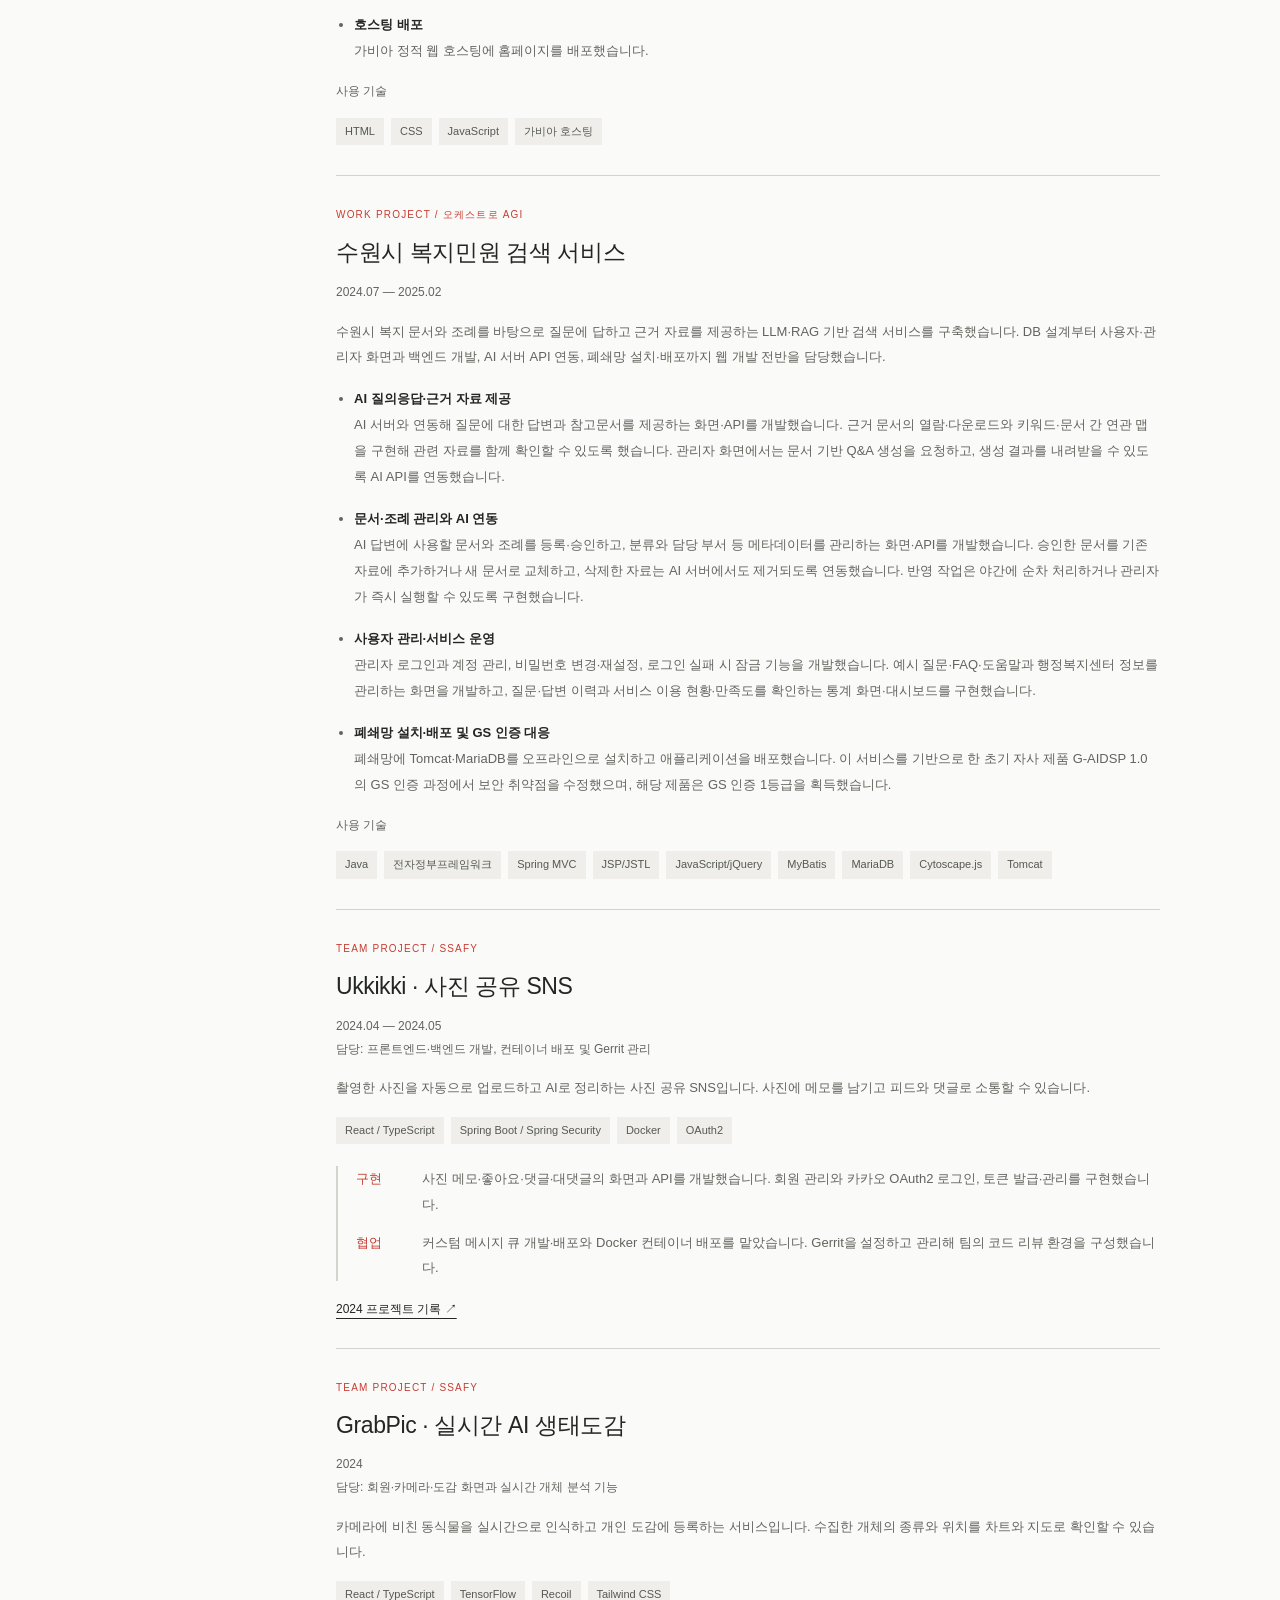
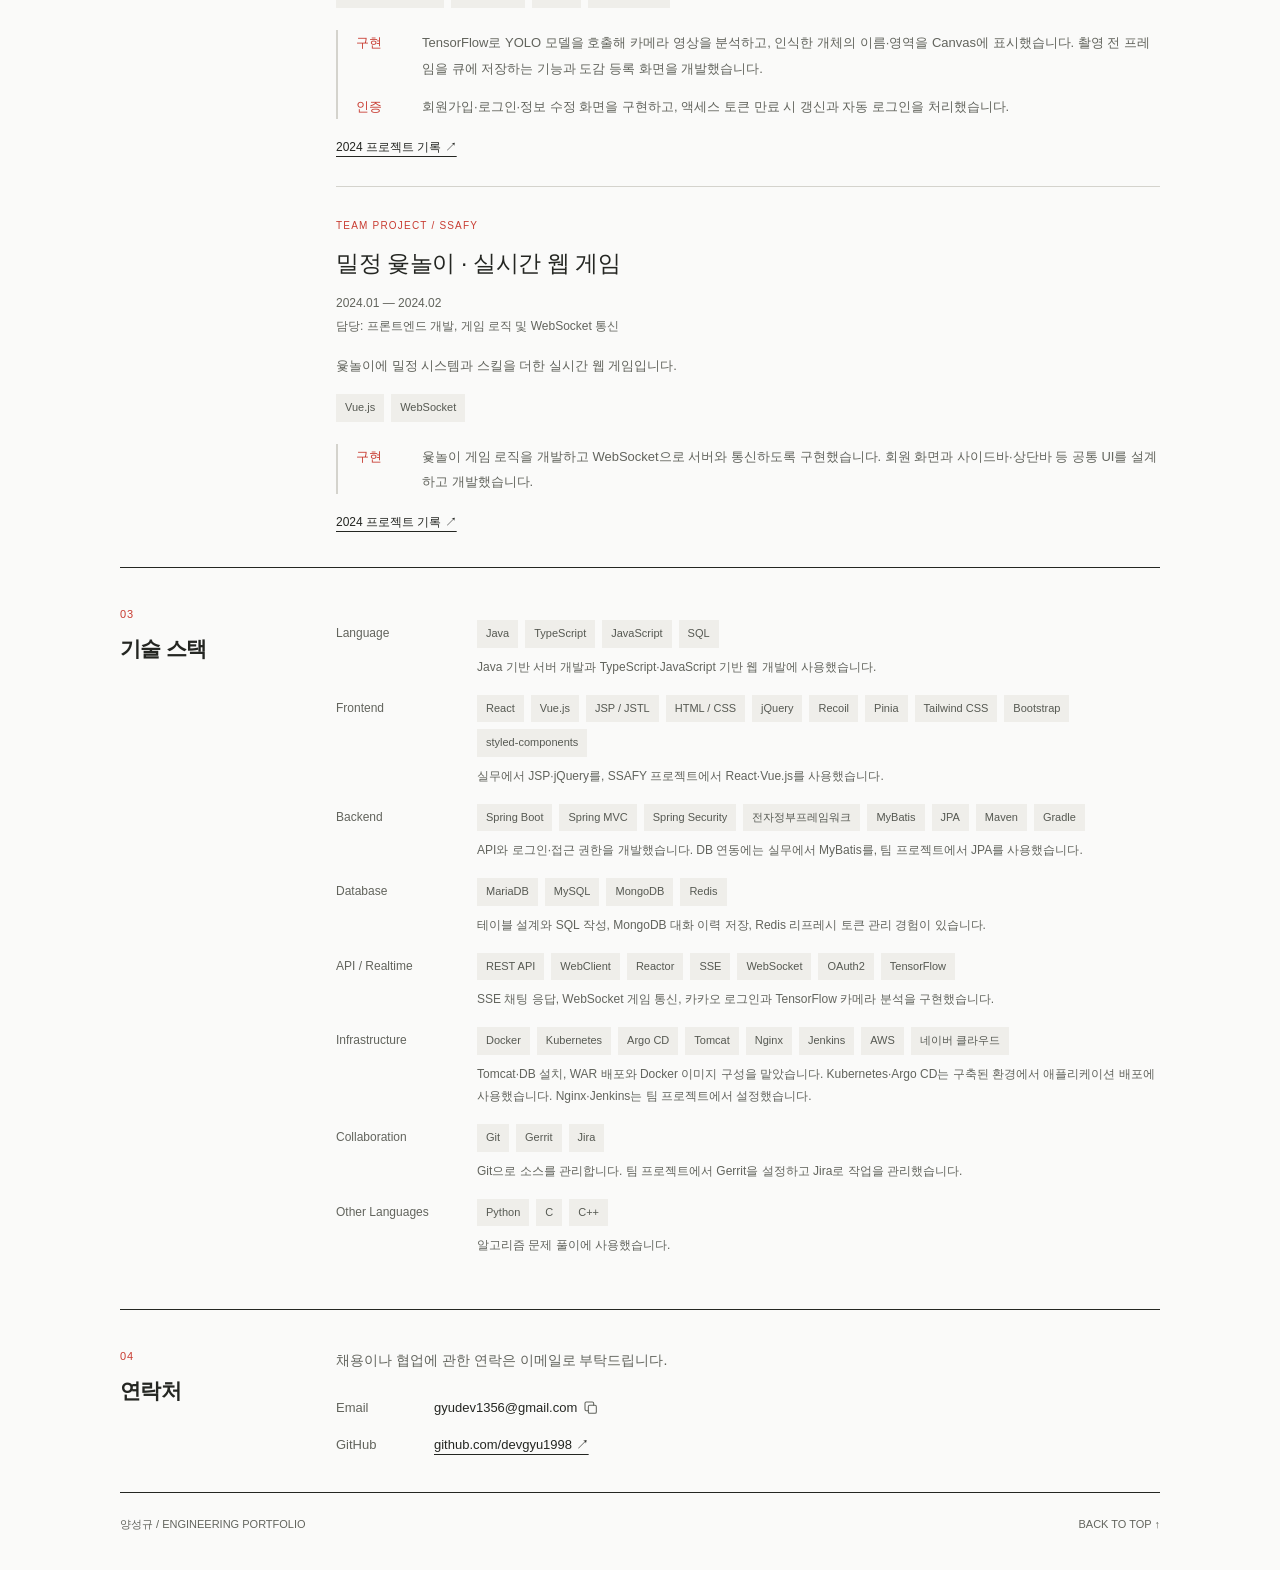
==== commit 9a6e9b60: "docs: 수원시 복지민원 검색 서비스 내용 구체화" ====
--- a/index.html
+++ b/index.html
@@ -135,15 +135,17 @@
             <div class="tags"><span class="tag">HTML</span><span class="tag">CSS</span><span class="tag">JavaScript</span><span class="tag">가비아 호스팅</span></div>
           </article>
           <article class="project">
-            <div class="project-kind">WORK PROJECT / 오케스트로 AGI</div><h3>수원시 AI·LLM 챗봇 서비스</h3>
-            <p class="project-meta">2024.07 — 2025.02<br>담당: DB 설계, 화면·서버 개발, AI API 연동 및 폐쇄망 배포</p>
-            <p class="project-description">문서와 조례를 바탕으로 질문에 답하고 관련 자료를 보여주는 AI 챗봇입니다. 서비스 구축에 이어 자사 제품 G-AIDSP의 웹 개발과 GS 인증 대응에 참여했습니다.</p>
-            <div class="tags"><span class="tag">전자정부프레임워크</span><span class="tag">JSP / jQuery</span><span class="tag">MyBatis / MariaDB</span><span class="tag">RestTemplate</span><span class="tag">Tomcat</span></div>
-            <dl class="case-details">
-              <dt>챗봇</dt><dd>퍼블리싱된 화면을 JSP로 이관하고 Java 서버와 연결했습니다. 질의응답과 처리 상태, 참고문서·PDF 열람, 문서 간 연관 관계 표시를 구현했습니다.</dd>
-              <dt>관리</dt><dd>문서·조례·메타데이터의 DB와 관리 기능을 개발했습니다. 승인·삭제 예약, 계정 관리와 이용 통계를 구현하고 GS 인증 과정에서 확인된 취약점을 수정했습니다.</dd>
-              <dt>배포</dt><dd>폐쇄망에 Tomcat·MariaDB를 오프라인 설치하고 WAR를 배포했습니다. 이 서비스를 기반으로 개발한 G-AIDSP는 GS 인증 1등급을 획득했습니다.</dd>
-            </dl>
+            <div class="project-kind">WORK PROJECT / 오케스트로 AGI</div><h3>수원시 복지민원 검색 서비스</h3>
+            <p class="project-meta">2024.07 — 2025.02</p>
+            <p class="project-description">수원시 복지 문서와 조례를 바탕으로 질문에 답하고 근거 자료를 제공하는 LLM·RAG 기반 검색 서비스를 구축했습니다. DB 설계부터 사용자·관리자 화면과 백엔드 개발, AI 서버 API 연동, 폐쇄망 설치·배포까지 웹 개발 전반을 담당했습니다.</p>
+            <ul class="responsibilities">
+              <li><strong>AI 질의응답·근거 자료 제공</strong><br>AI 서버와 연동해 질문에 대한 답변과 참고문서를 제공하는 화면·API를 개발했습니다. 근거 문서의 열람·다운로드와 키워드·문서 간 연관 맵을 구현해 관련 자료를 함께 확인할 수 있도록 했습니다. 관리자 화면에서는 문서 기반 Q&amp;A 생성을 요청하고, 생성 결과를 내려받을 수 있도록 AI API를 연동했습니다.</li>
+              <li><strong>문서·조례 관리와 AI 연동</strong><br>AI 답변에 사용할 문서와 조례를 등록·승인하고, 분류와 담당 부서 등 메타데이터를 관리하는 화면·API를 개발했습니다. 승인한 문서를 기존 자료에 추가하거나 새 문서로 교체하고, 삭제한 자료는 AI 서버에서도 제거되도록 연동했습니다. 반영 작업은 야간에 순차 처리하거나 관리자가 즉시 실행할 수 있도록 구현했습니다.</li>
+              <li><strong>사용자 관리·서비스 운영</strong><br>관리자 로그인과 계정 관리, 비밀번호 변경·재설정, 로그인 실패 시 잠금 기능을 개발했습니다. 예시 질문·FAQ·도움말과 행정복지센터 정보를 관리하는 화면을 개발하고, 질문·답변 이력과 서비스 이용 현황·만족도를 확인하는 통계 화면·대시보드를 구현했습니다.</li>
+              <li><strong>폐쇄망 설치·배포 및 GS 인증 대응</strong><br>폐쇄망에 Tomcat·MariaDB를 오프라인으로 설치하고 애플리케이션을 배포했습니다. 이 서비스를 기반으로 한 초기 자사 제품 G-AIDSP 1.0의 GS 인증 과정에서 보안 취약점을 수정했으며, 해당 제품은 GS 인증 1등급을 획득했습니다.</li>
+            </ul>
+            <p class="project-meta">사용 기술</p>
+            <div class="tags"><span class="tag">Java</span><span class="tag">전자정부프레임워크</span><span class="tag">Spring MVC</span><span class="tag">JSP/JSTL</span><span class="tag">JavaScript/jQuery</span><span class="tag">MyBatis</span><span class="tag">MariaDB</span><span class="tag">Cytoscape.js</span><span class="tag">Tomcat</span></div>
           </article>
           <article class="project">
             <div class="project-kind">TEAM PROJECT / SSAFY</div><h3>Ukkikki · 사진 공유 SNS</h3>
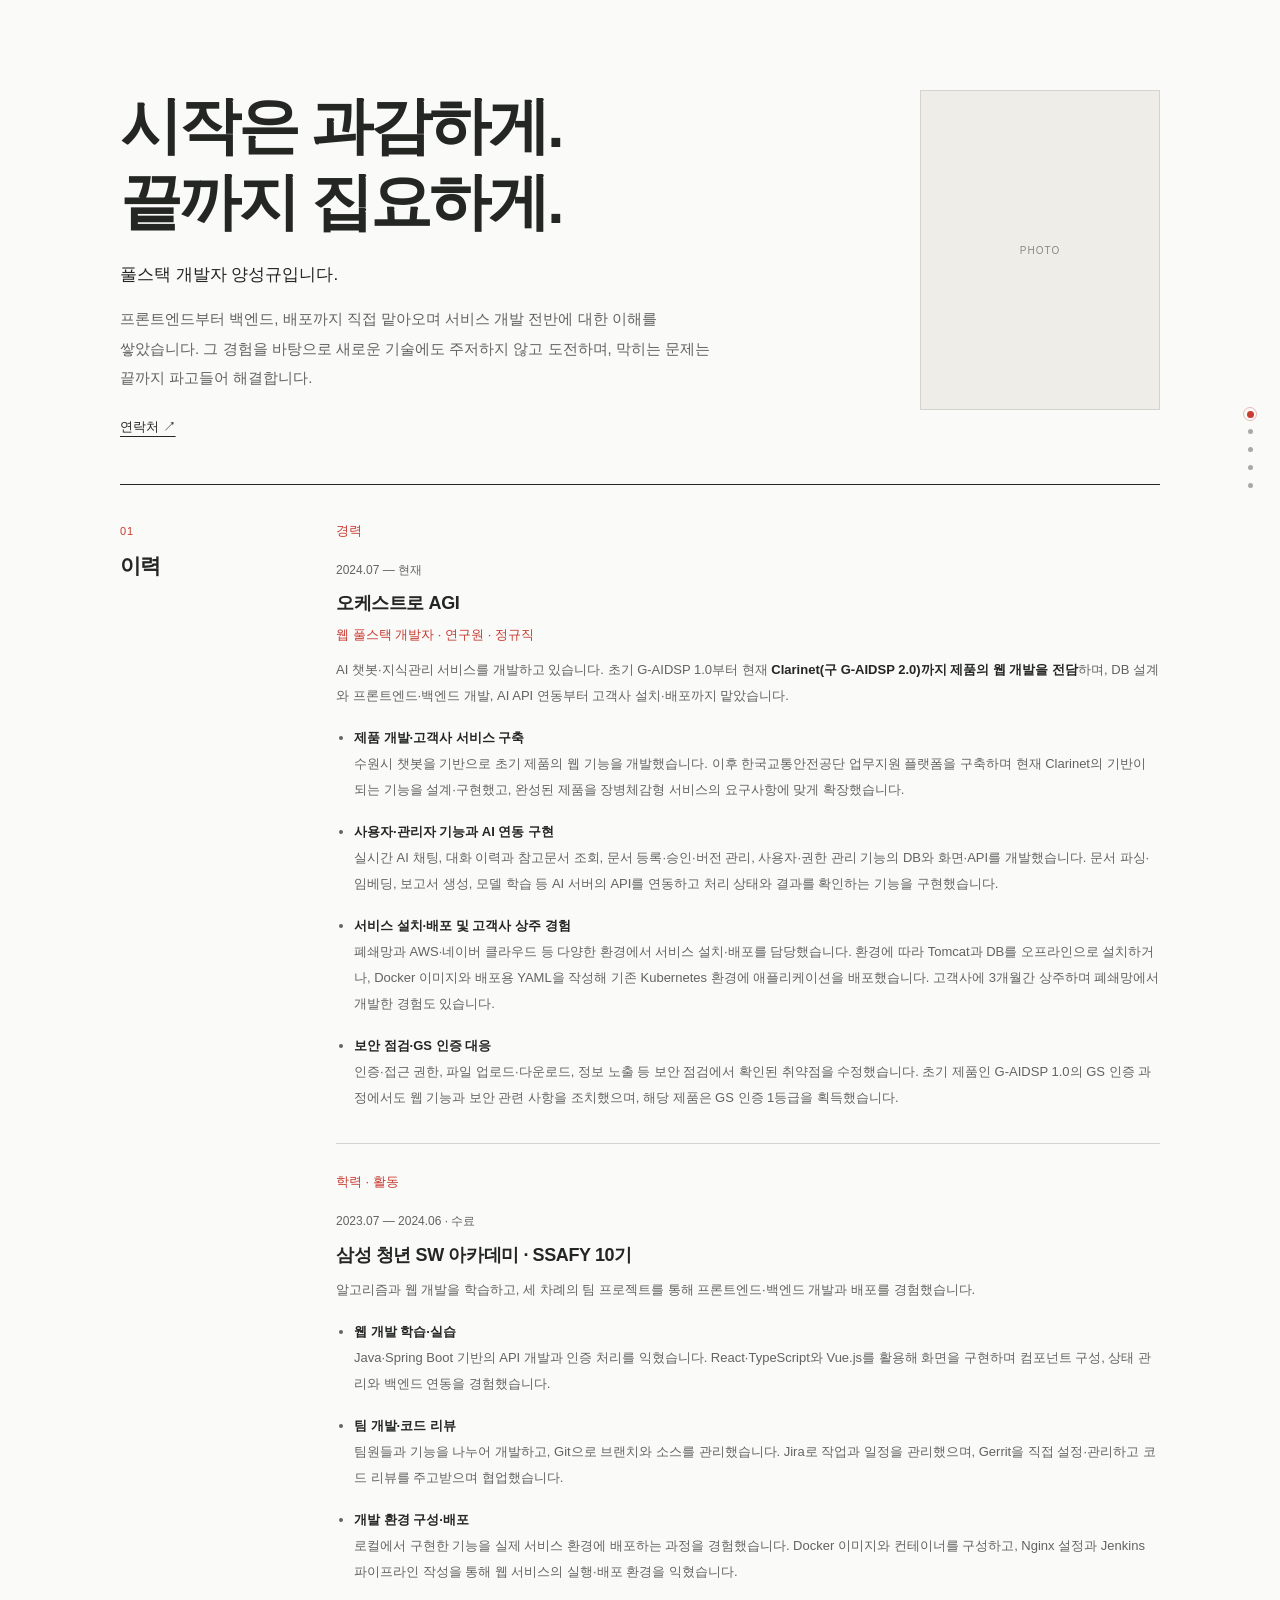
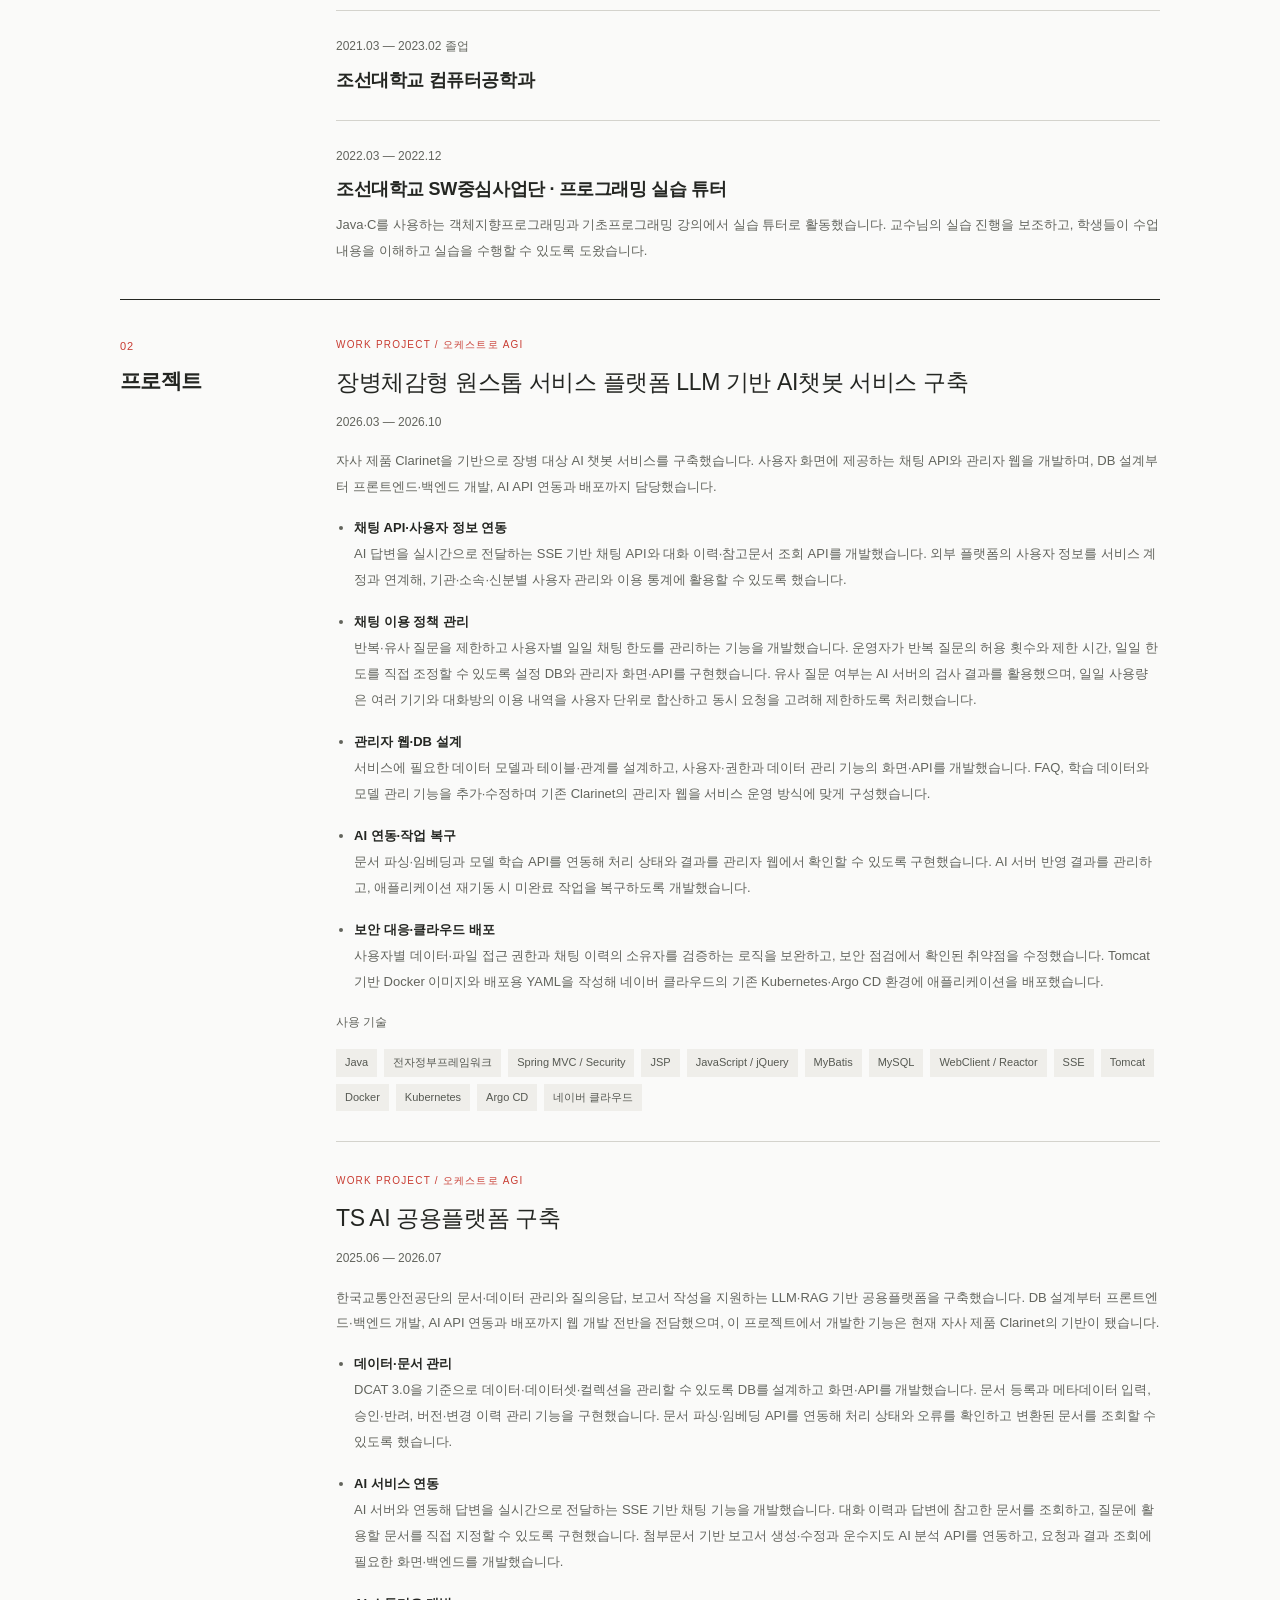
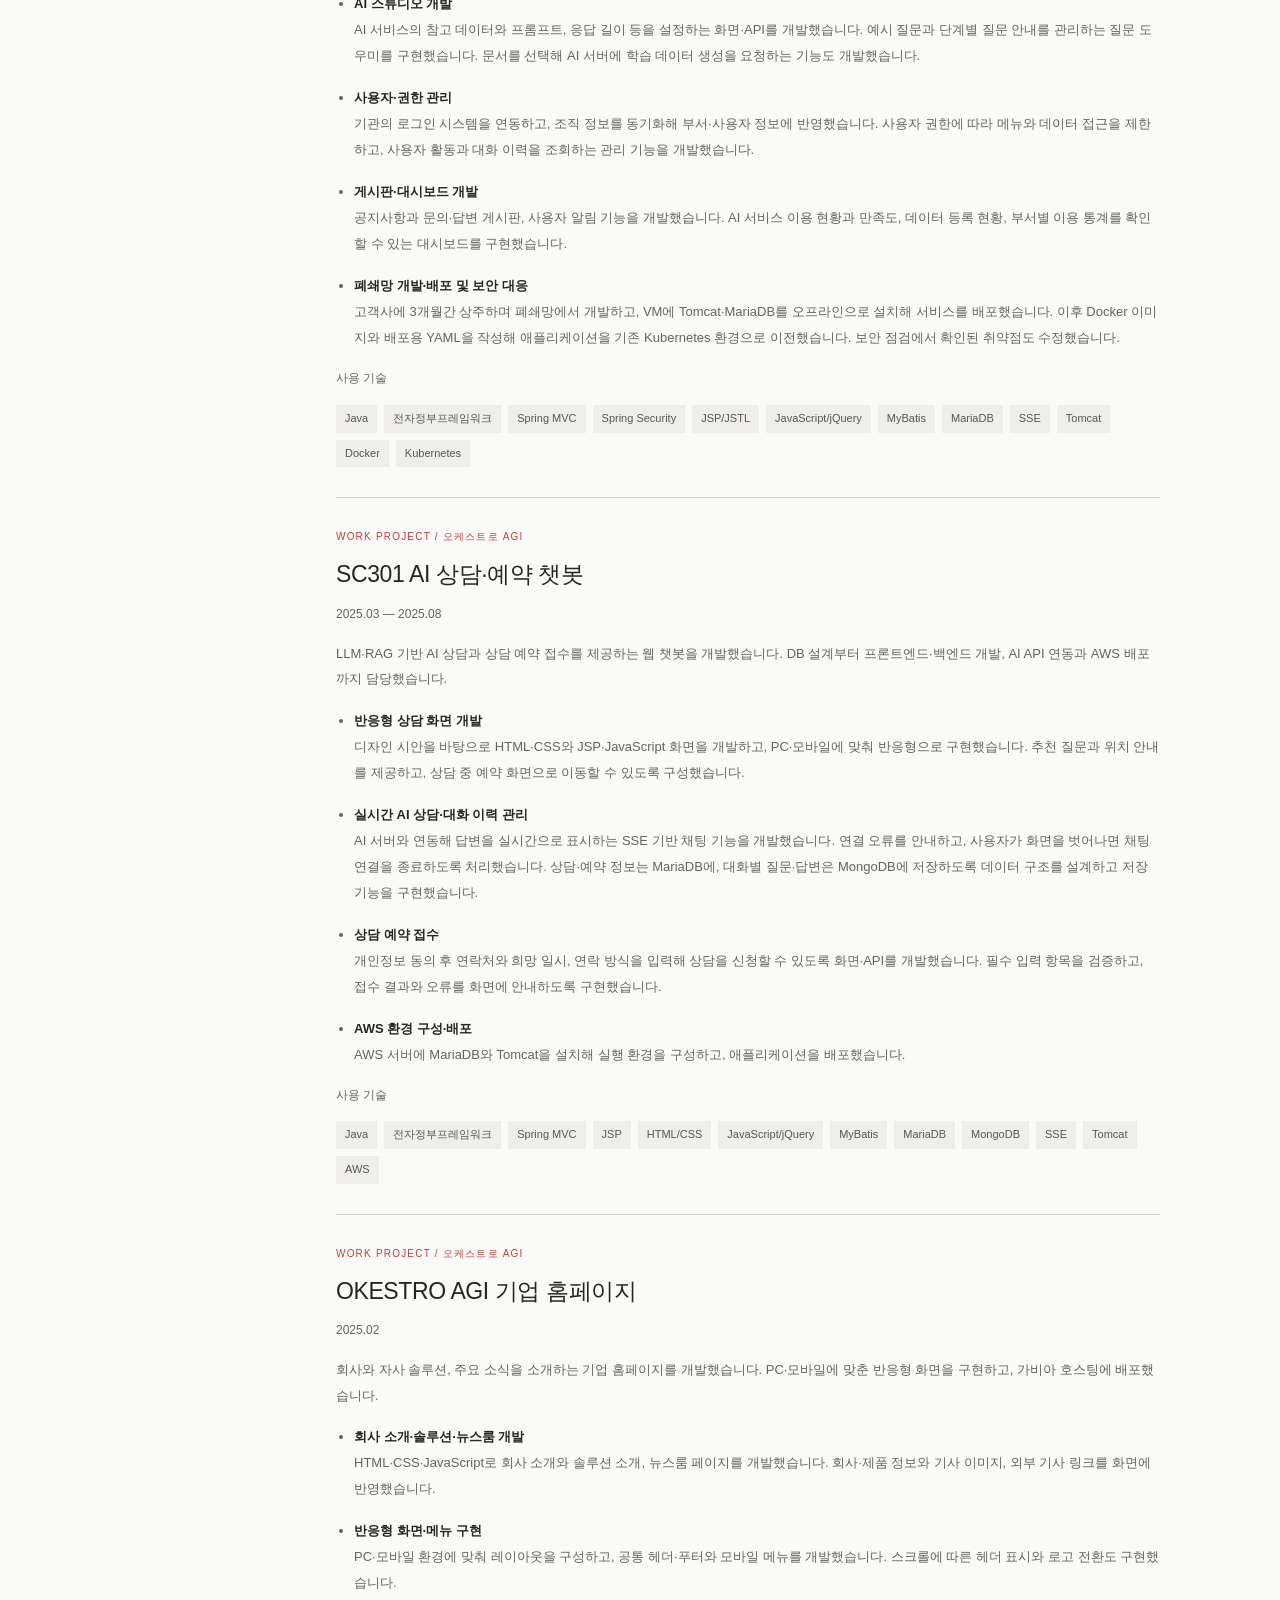
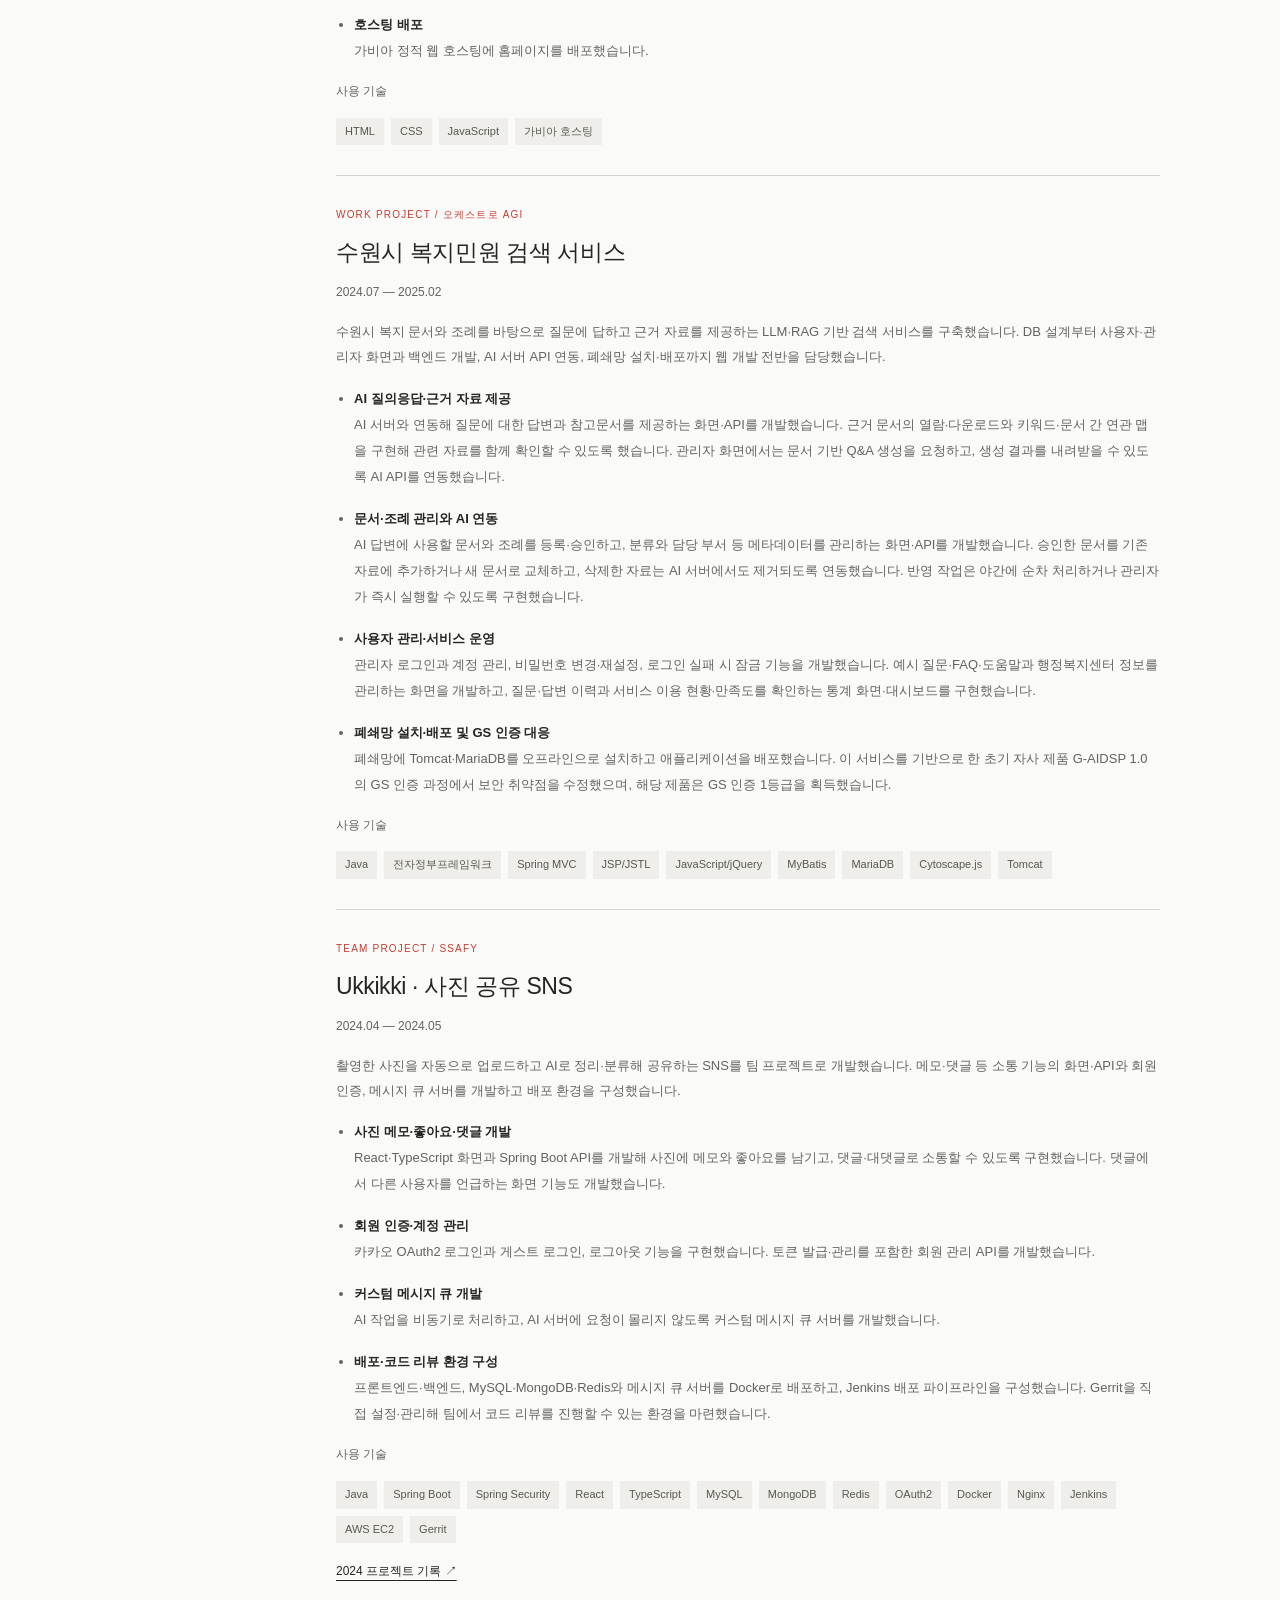
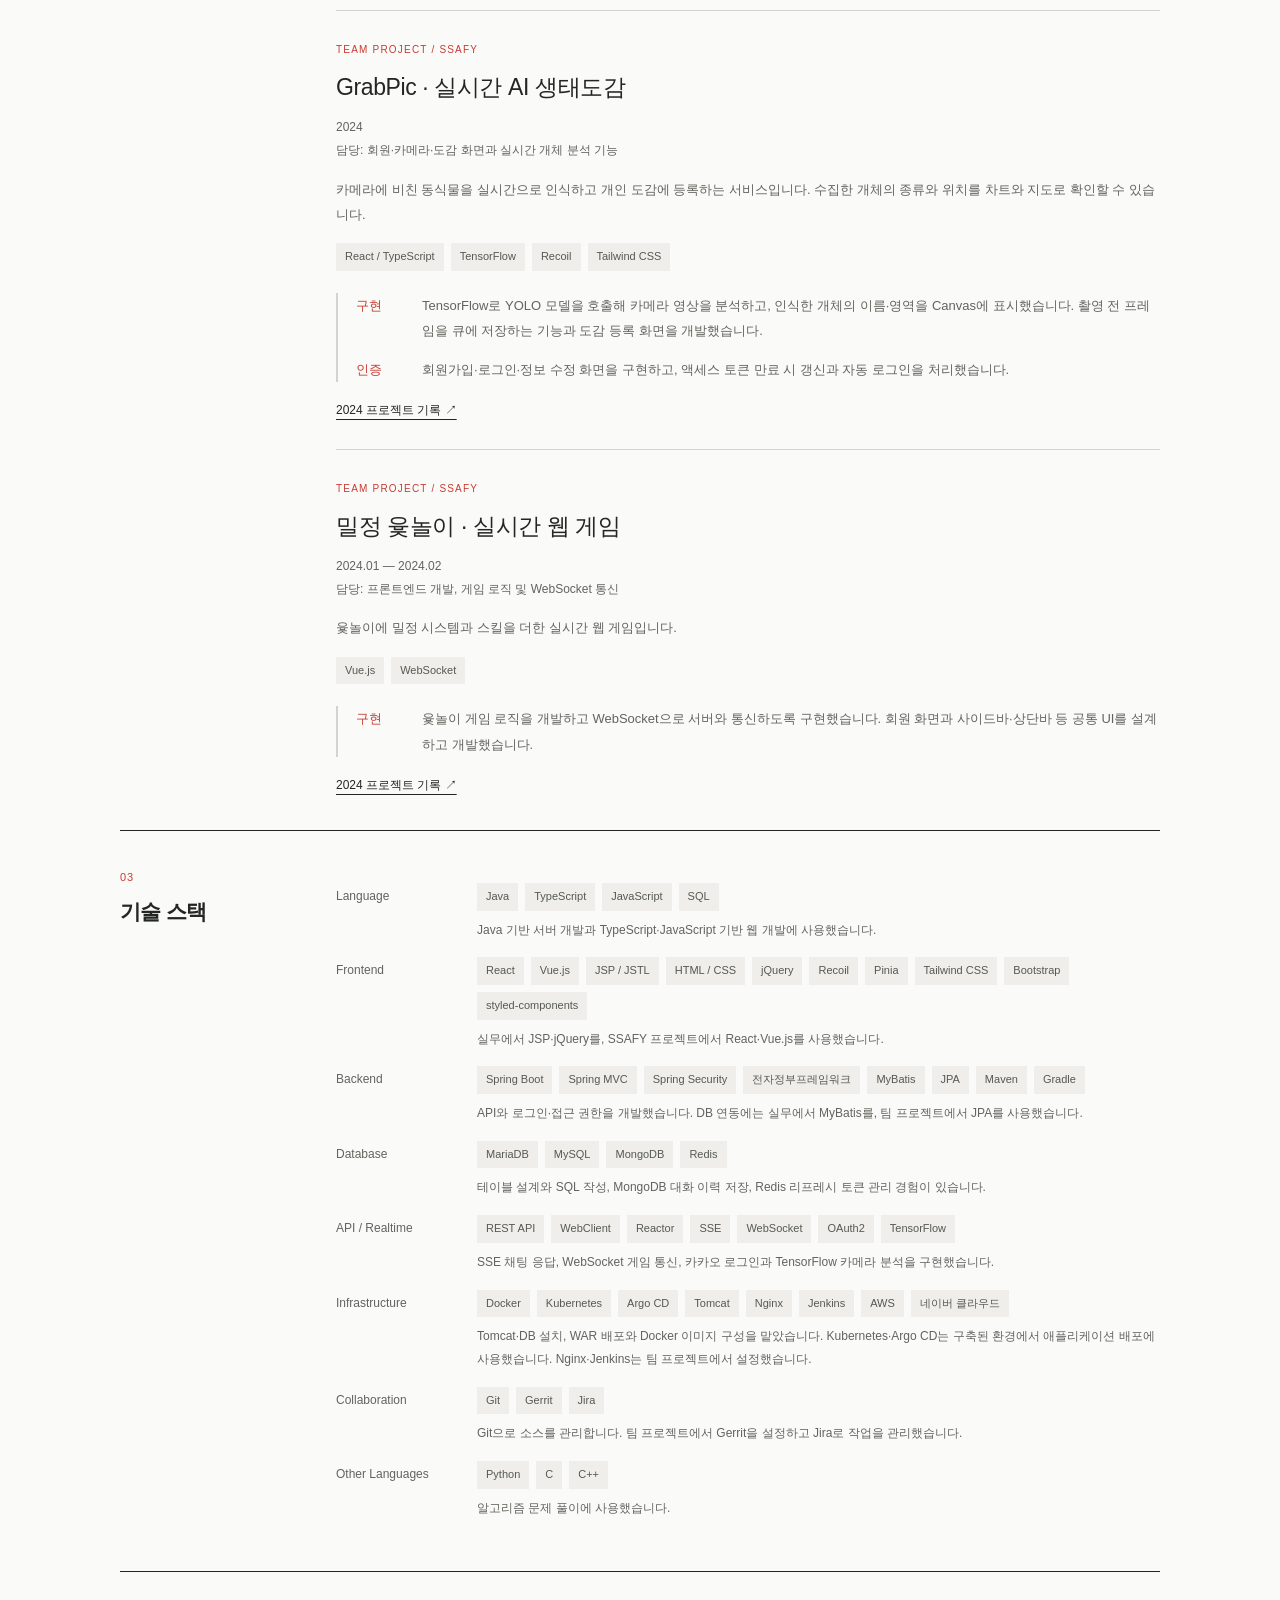
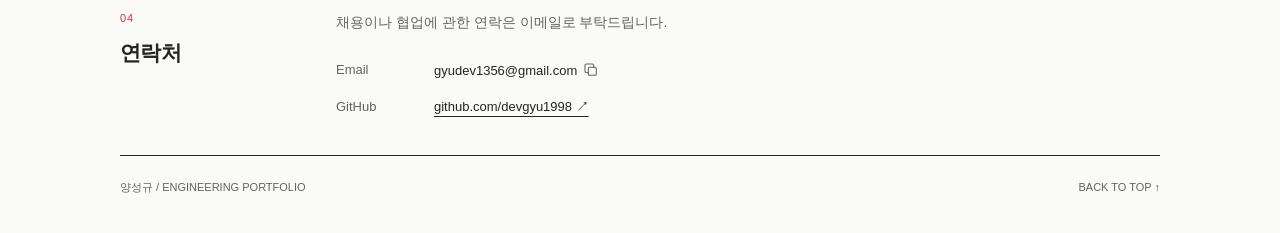
==== commit 613f4b76: "docs: Ukkikki 사진 공유 SNS 프로젝트 내용 구체화" ====
--- a/index.html
+++ b/index.html
@@ -149,10 +149,16 @@
           </article>
           <article class="project">
             <div class="project-kind">TEAM PROJECT / SSAFY</div><h3>Ukkikki · 사진 공유 SNS</h3>
-            <p class="project-meta">2024.04 — 2024.05<br>담당: 프론트엔드·백엔드 개발, 컨테이너 배포 및 Gerrit 관리</p>
-            <p class="project-description">촬영한 사진을 자동으로 업로드하고 AI로 정리하는 사진 공유 SNS입니다. 사진에 메모를 남기고 피드와 댓글로 소통할 수 있습니다.</p>
-            <div class="tags"><span class="tag">React / TypeScript</span><span class="tag">Spring Boot / Spring Security</span><span class="tag">Docker</span><span class="tag">OAuth2</span></div>
-            <dl class="case-details"><dt>구현</dt><dd>사진 메모·좋아요·댓글·대댓글의 화면과 API를 개발했습니다. 회원 관리와 카카오 OAuth2 로그인, 토큰 발급·관리를 구현했습니다.</dd><dt>협업</dt><dd>커스텀 메시지 큐 개발·배포와 Docker 컨테이너 배포를 맡았습니다. Gerrit을 설정하고 관리해 팀의 코드 리뷰 환경을 구성했습니다.</dd></dl>
+            <p class="project-meta">2024.04 — 2024.05</p>
+            <p class="project-description">촬영한 사진을 자동으로 업로드하고 AI로 정리·분류해 공유하는 SNS를 팀 프로젝트로 개발했습니다. 메모·댓글 등 소통 기능의 화면·API와 회원 인증, 메시지 큐 서버를 개발하고 배포 환경을 구성했습니다.</p>
+            <ul class="responsibilities">
+              <li><strong>사진 메모·좋아요·댓글 개발</strong><br>React·TypeScript 화면과 Spring Boot API를 개발해 사진에 메모와 좋아요를 남기고, 댓글·대댓글로 소통할 수 있도록 구현했습니다. 댓글에서 다른 사용자를 언급하는 화면 기능도 개발했습니다.</li>
+              <li><strong>회원 인증·계정 관리</strong><br>카카오 OAuth2 로그인과 게스트 로그인, 로그아웃 기능을 구현했습니다. 토큰 발급·관리를 포함한 회원 관리 API를 개발했습니다.</li>
+              <li><strong>커스텀 메시지 큐 개발</strong><br>AI 작업을 비동기로 처리하고, AI 서버에 요청이 몰리지 않도록 커스텀 메시지 큐 서버를 개발했습니다.</li>
+              <li><strong>배포·코드 리뷰 환경 구성</strong><br>프론트엔드·백엔드, MySQL·MongoDB·Redis와 메시지 큐 서버를 Docker로 배포하고, Jenkins 배포 파이프라인을 구성했습니다. Gerrit을 직접 설정·관리해 팀에서 코드 리뷰를 진행할 수 있는 환경을 마련했습니다.</li>
+            </ul>
+            <p class="project-meta">사용 기술</p>
+            <div class="tags"><span class="tag">Java</span><span class="tag">Spring Boot</span><span class="tag">Spring Security</span><span class="tag">React</span><span class="tag">TypeScript</span><span class="tag">MySQL</span><span class="tag">MongoDB</span><span class="tag">Redis</span><span class="tag">OAuth2</span><span class="tag">Docker</span><span class="tag">Nginx</span><span class="tag">Jenkins</span><span class="tag">AWS EC2</span><span class="tag">Gerrit</span></div>
             <div class="project-links"><a href="https://tide-penguin-bbe.notion.site/Ukkikki-4be31e7745c547ed9c88efe1fb5b1221" target="_blank" rel="noopener noreferrer">2024 프로젝트 기록 ↗</a></div>
           </article>
           <article class="project">
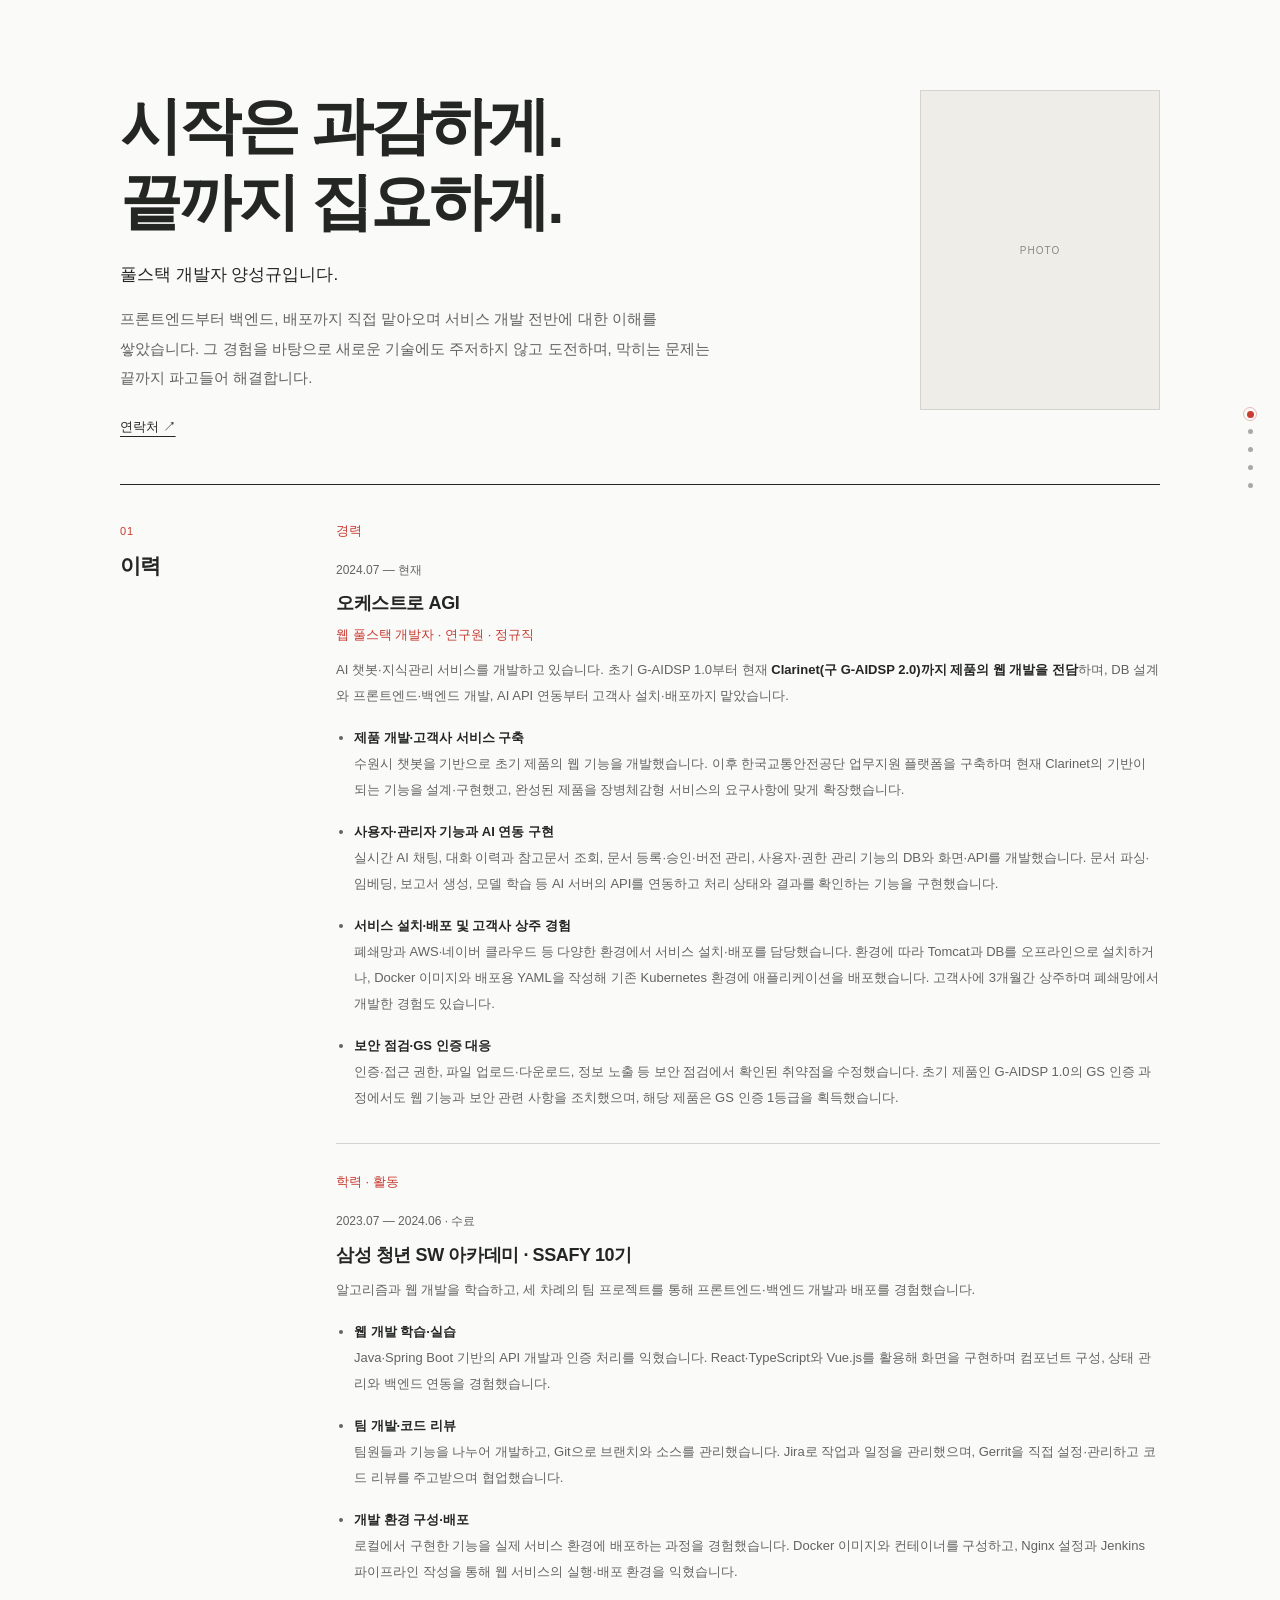
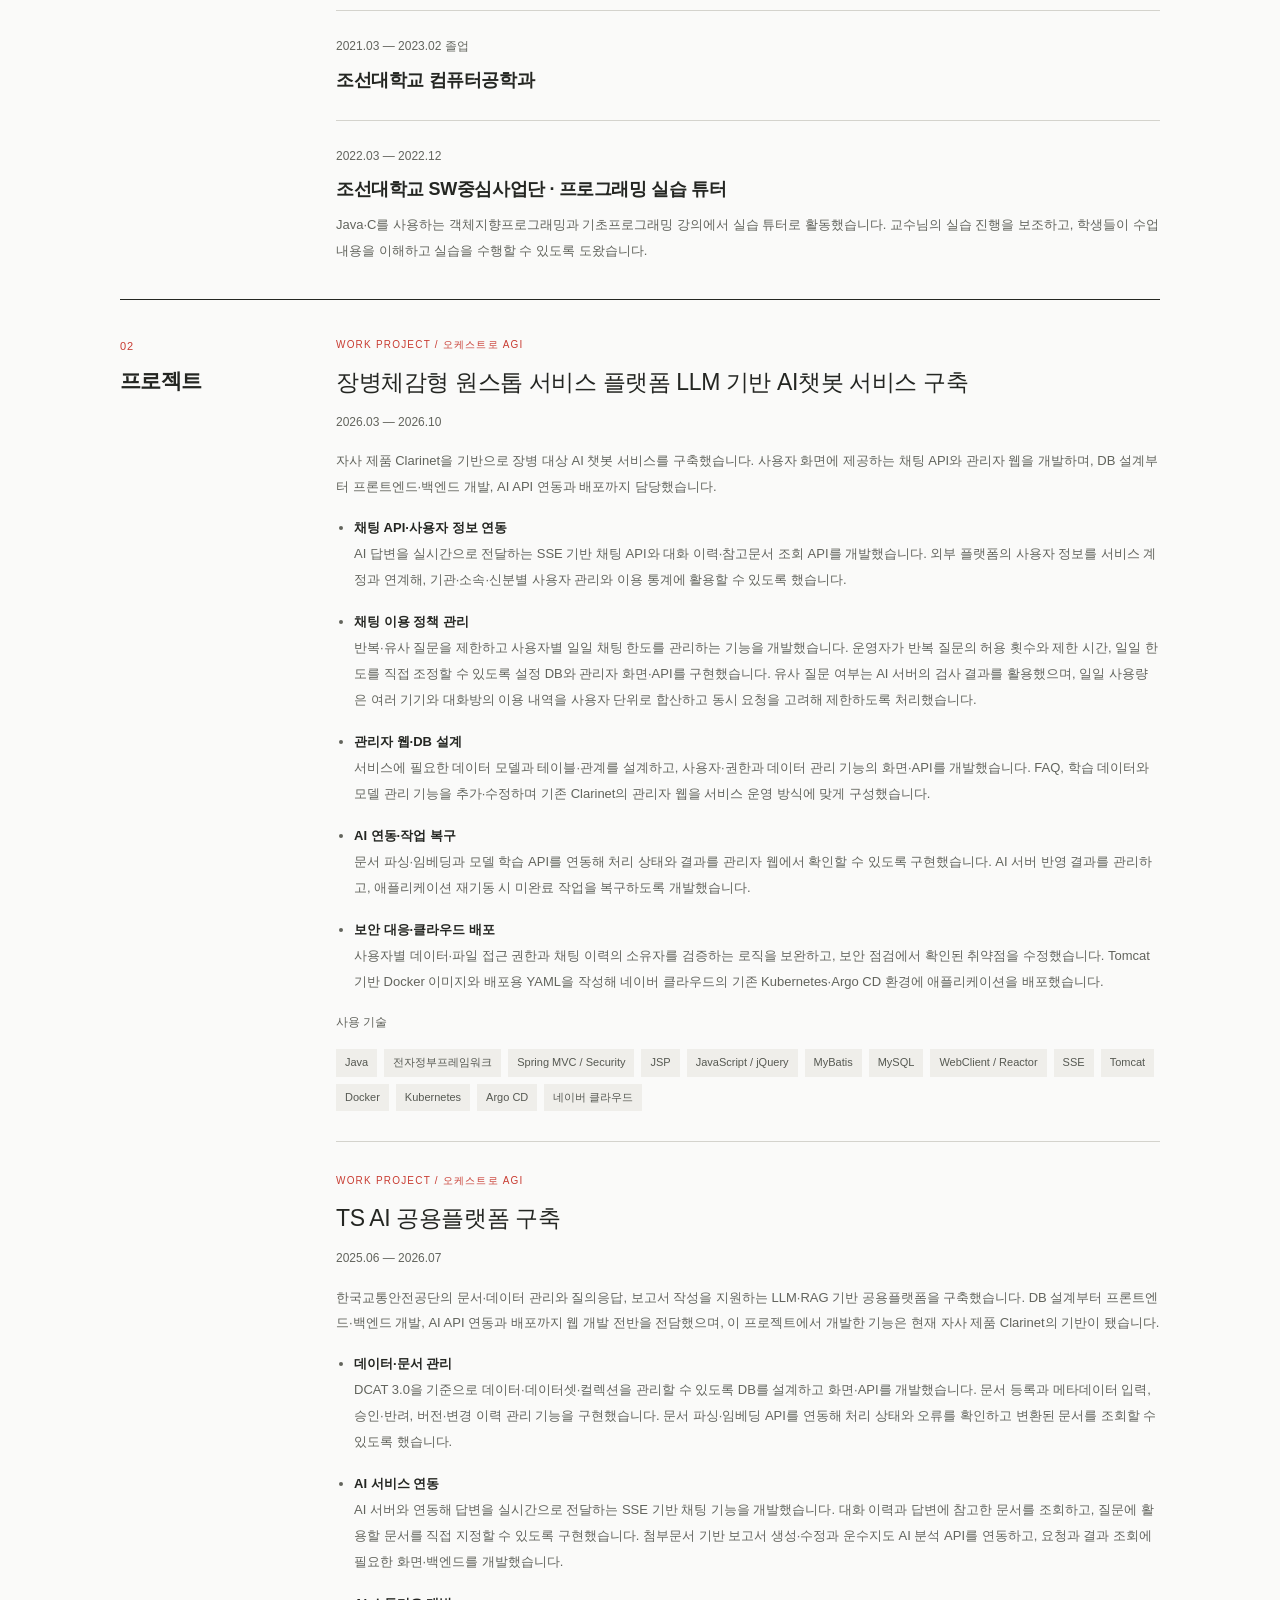
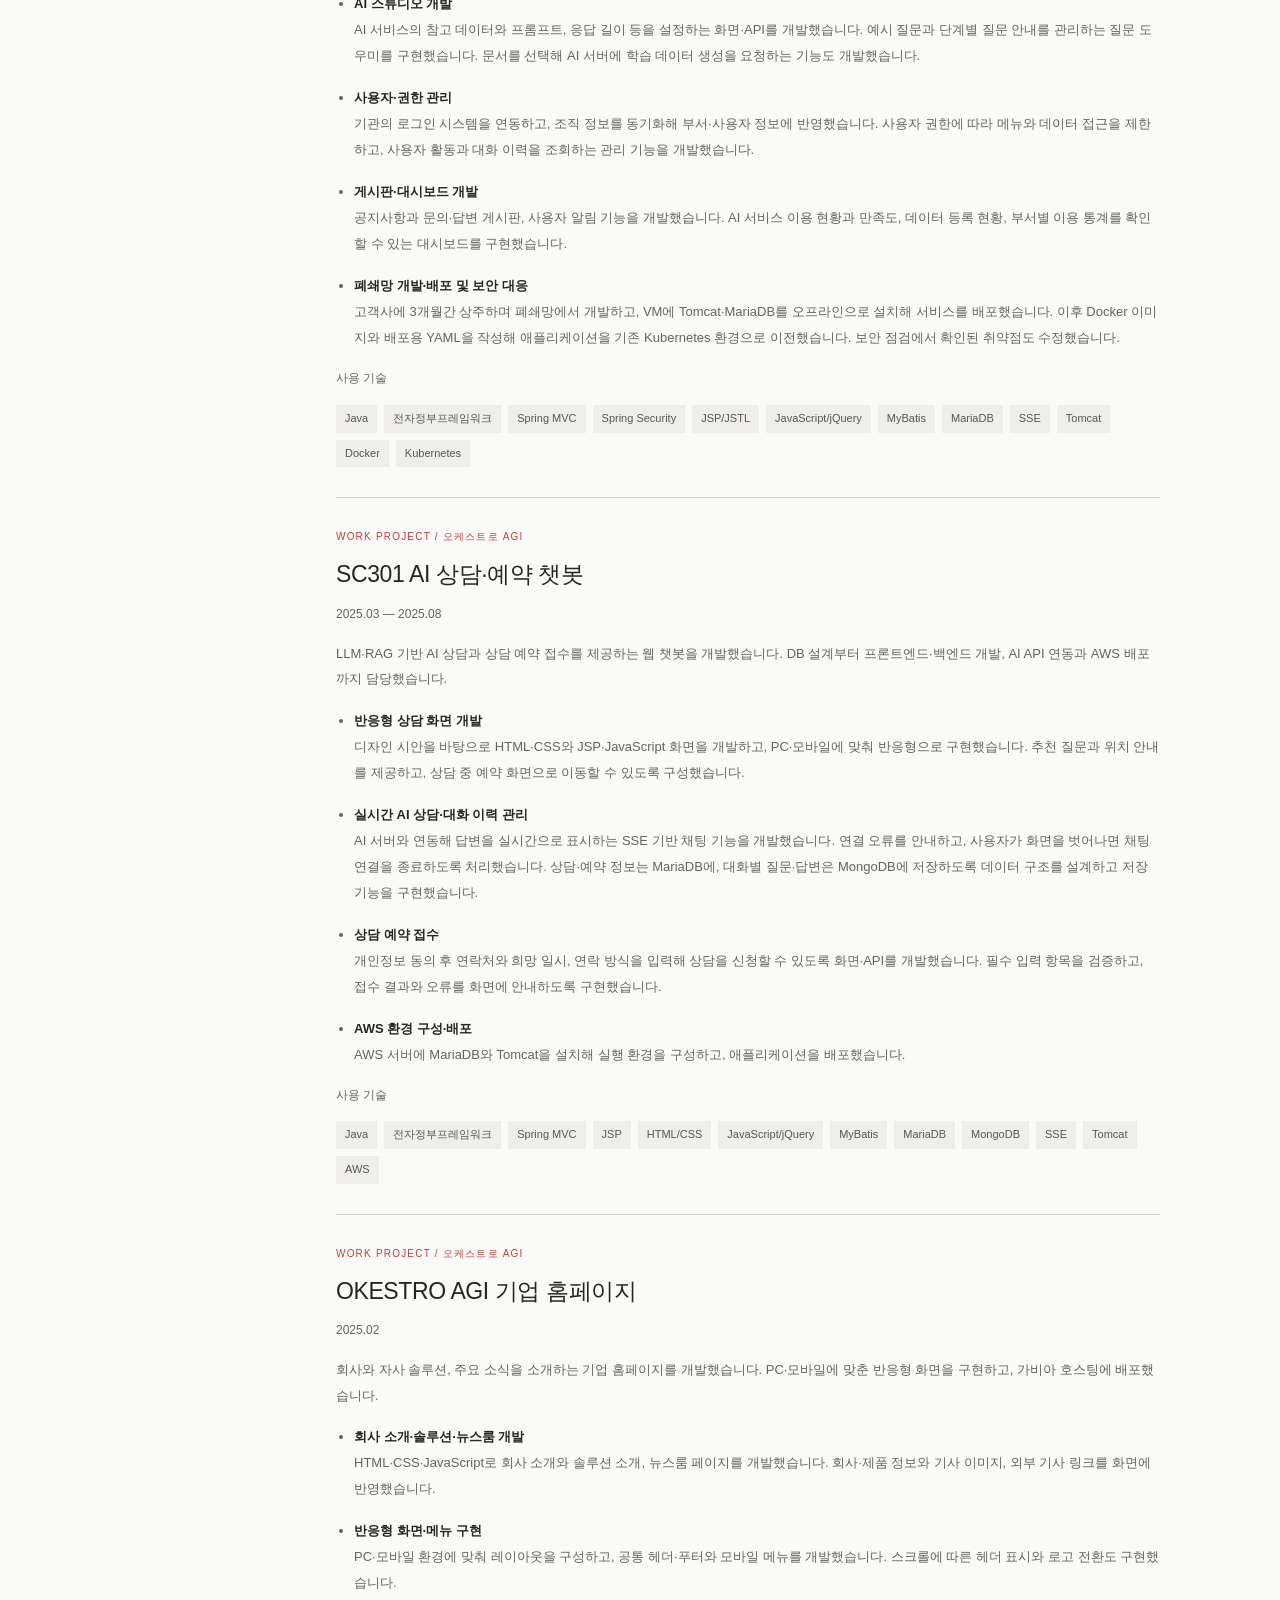
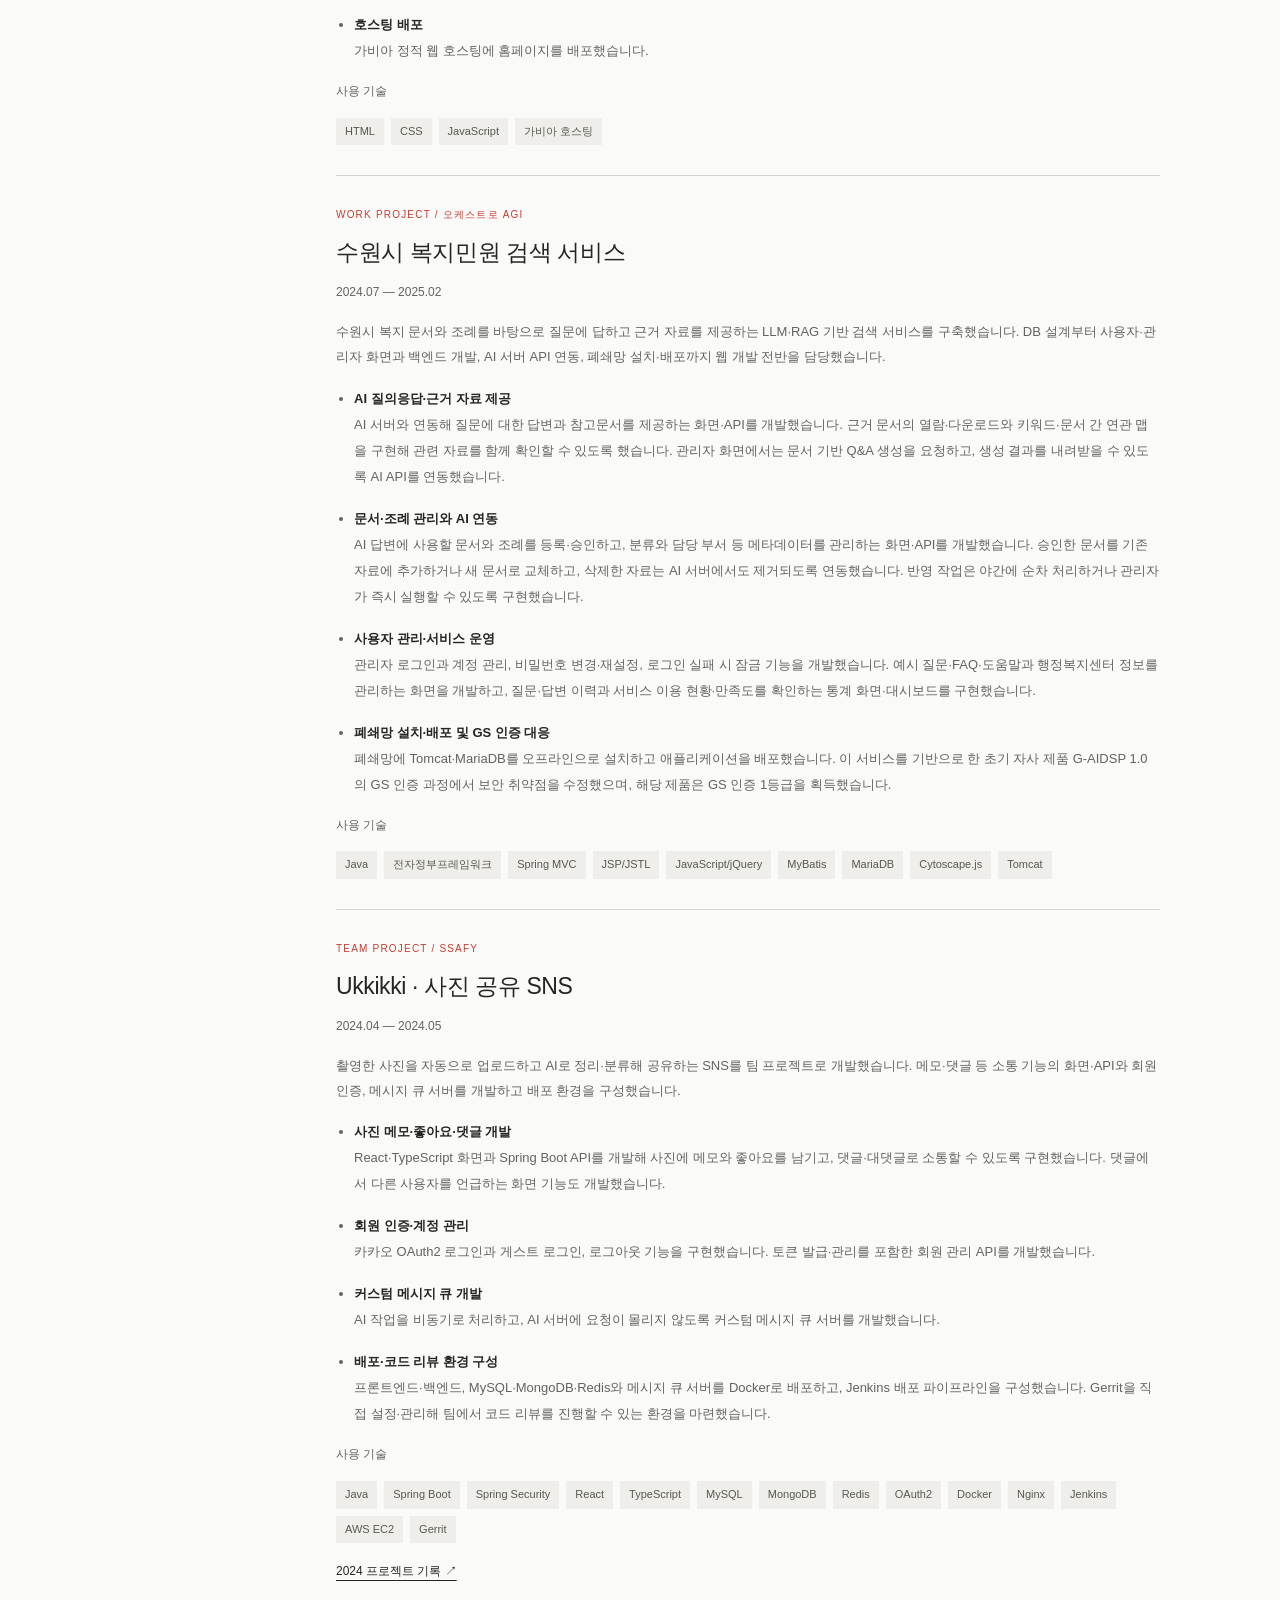
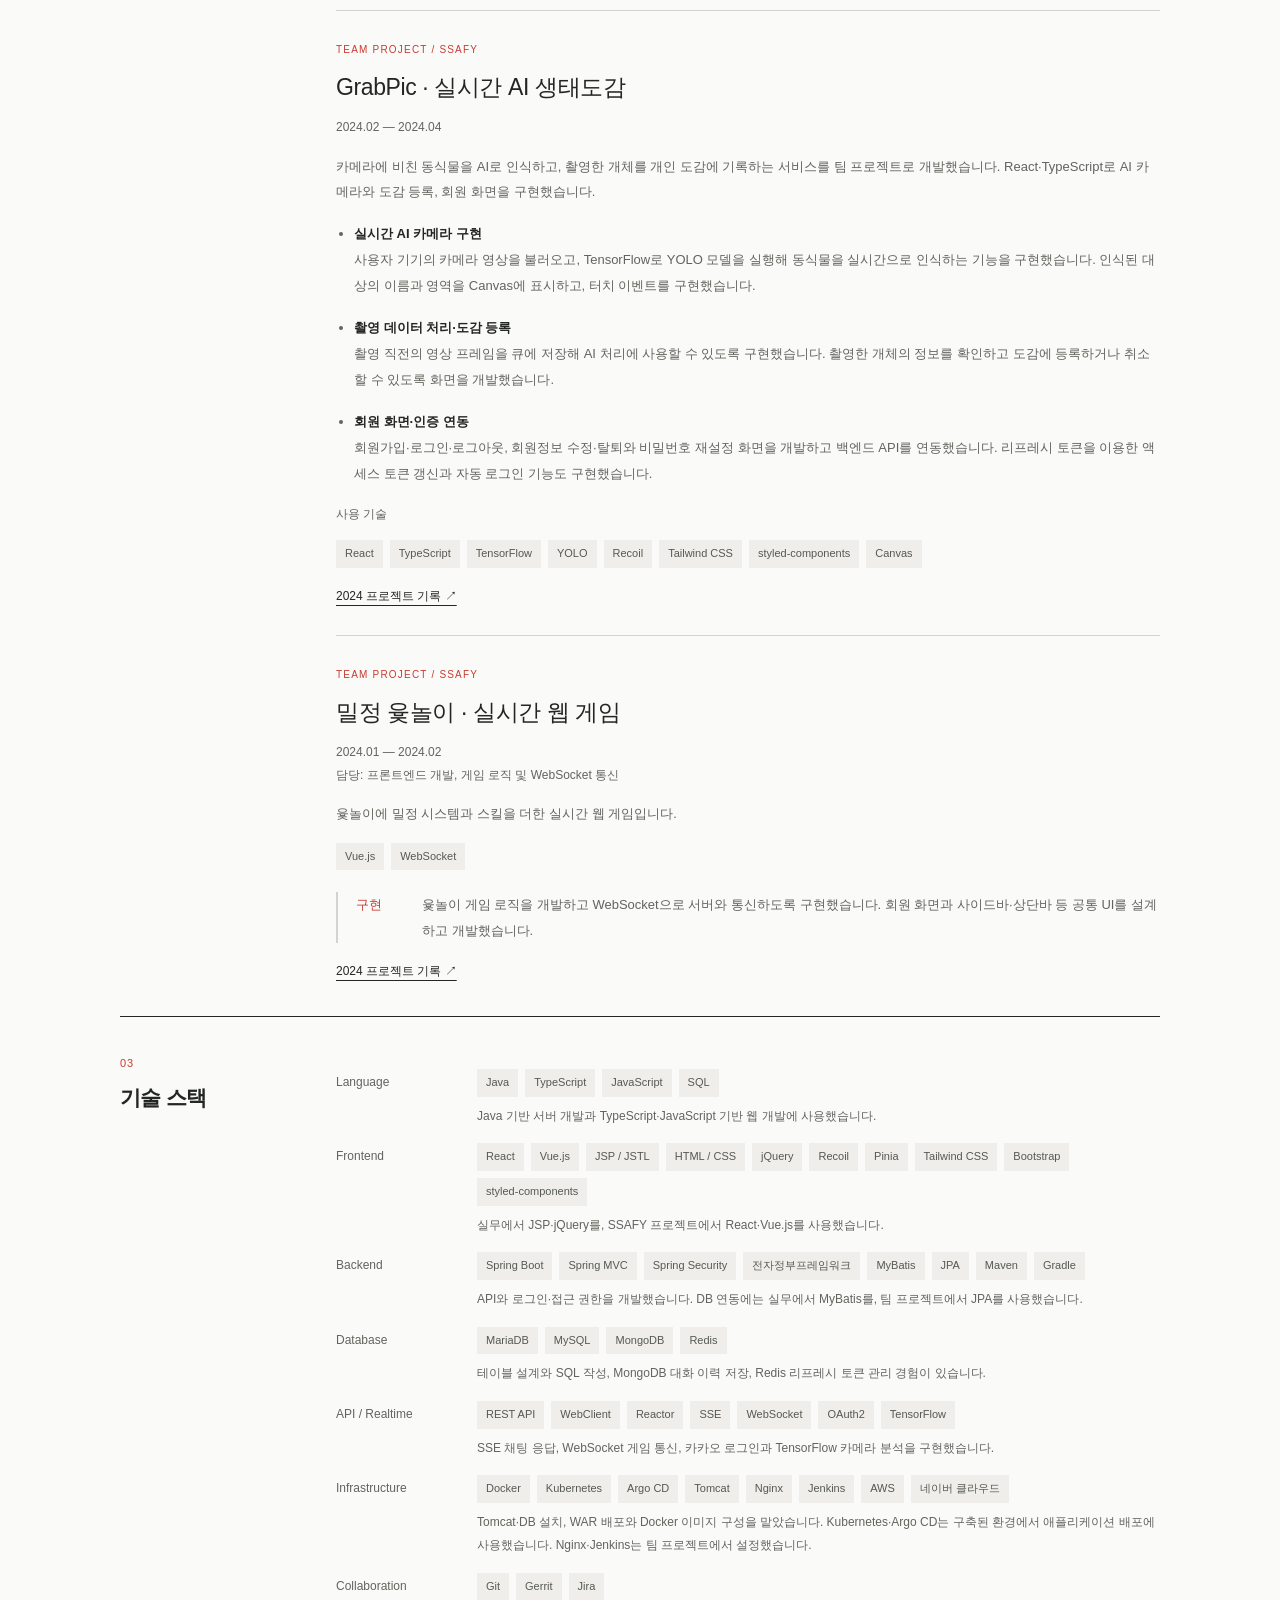
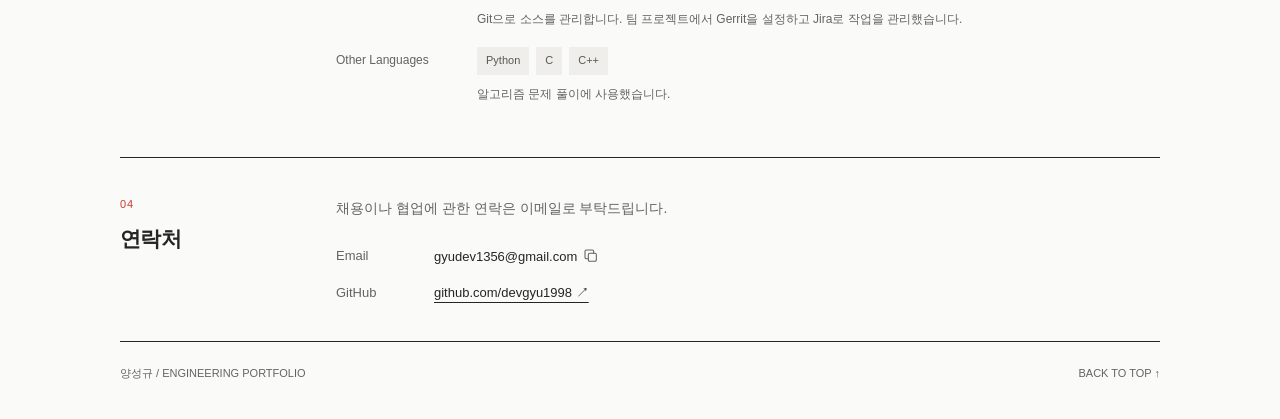
==== commit 7873b372: "docs: GrabPic AI 생태도감 프로젝트 내용 구체화" ====
--- a/index.html
+++ b/index.html
@@ -163,11 +163,15 @@
           </article>
           <article class="project">
             <div class="project-kind">TEAM PROJECT / SSAFY</div><h3>GrabPic · 실시간 AI 생태도감</h3>
-            <!-- 노션 요약은 2024.02~04, 상세 속성은 2024.04~05로 달라 월은 확인 후 반영합니다. -->
-            <p class="project-meta">2024<br>담당: 회원·카메라·도감 화면과 실시간 개체 분석 기능</p>
-            <p class="project-description">카메라에 비친 동식물을 실시간으로 인식하고 개인 도감에 등록하는 서비스입니다. 수집한 개체의 종류와 위치를 차트와 지도로 확인할 수 있습니다.</p>
-            <div class="tags"><span class="tag">React / TypeScript</span><span class="tag">TensorFlow</span><span class="tag">Recoil</span><span class="tag">Tailwind CSS</span></div>
-            <dl class="case-details"><dt>구현</dt><dd>TensorFlow로 YOLO 모델을 호출해 카메라 영상을 분석하고, 인식한 개체의 이름·영역을 Canvas에 표시했습니다. 촬영 전 프레임을 큐에 저장하는 기능과 도감 등록 화면을 개발했습니다.</dd><dt>인증</dt><dd>회원가입·로그인·정보 수정 화면을 구현하고, 액세스 토큰 만료 시 갱신과 자동 로그인을 처리했습니다.</dd></dl>
+            <p class="project-meta">2024.02 — 2024.04</p>
+            <p class="project-description">카메라에 비친 동식물을 AI로 인식하고, 촬영한 개체를 개인 도감에 기록하는 서비스를 팀 프로젝트로 개발했습니다. React·TypeScript로 AI 카메라와 도감 등록, 회원 화면을 구현했습니다.</p>
+            <ul class="responsibilities">
+              <li><strong>실시간 AI 카메라 구현</strong><br>사용자 기기의 카메라 영상을 불러오고, TensorFlow로 YOLO 모델을 실행해 동식물을 실시간으로 인식하는 기능을 구현했습니다. 인식된 대상의 이름과 영역을 Canvas에 표시하고, 터치 이벤트를 구현했습니다.</li>
+              <li><strong>촬영 데이터 처리·도감 등록</strong><br>촬영 직전의 영상 프레임을 큐에 저장해 AI 처리에 사용할 수 있도록 구현했습니다. 촬영한 개체의 정보를 확인하고 도감에 등록하거나 취소할 수 있도록 화면을 개발했습니다.</li>
+              <li><strong>회원 화면·인증 연동</strong><br>회원가입·로그인·로그아웃, 회원정보 수정·탈퇴와 비밀번호 재설정 화면을 개발하고 백엔드 API를 연동했습니다. 리프레시 토큰을 이용한 액세스 토큰 갱신과 자동 로그인 기능도 구현했습니다.</li>
+            </ul>
+            <p class="project-meta">사용 기술</p>
+            <div class="tags"><span class="tag">React</span><span class="tag">TypeScript</span><span class="tag">TensorFlow</span><span class="tag">YOLO</span><span class="tag">Recoil</span><span class="tag">Tailwind CSS</span><span class="tag">styled-components</span><span class="tag">Canvas</span></div>
             <div class="project-links"><a href="https://tide-penguin-bbe.notion.site/GrabPic-c21a61bfca94451781079ef900635ede" target="_blank" rel="noopener noreferrer">2024 프로젝트 기록 ↗</a></div>
           </article>
           <article class="project">
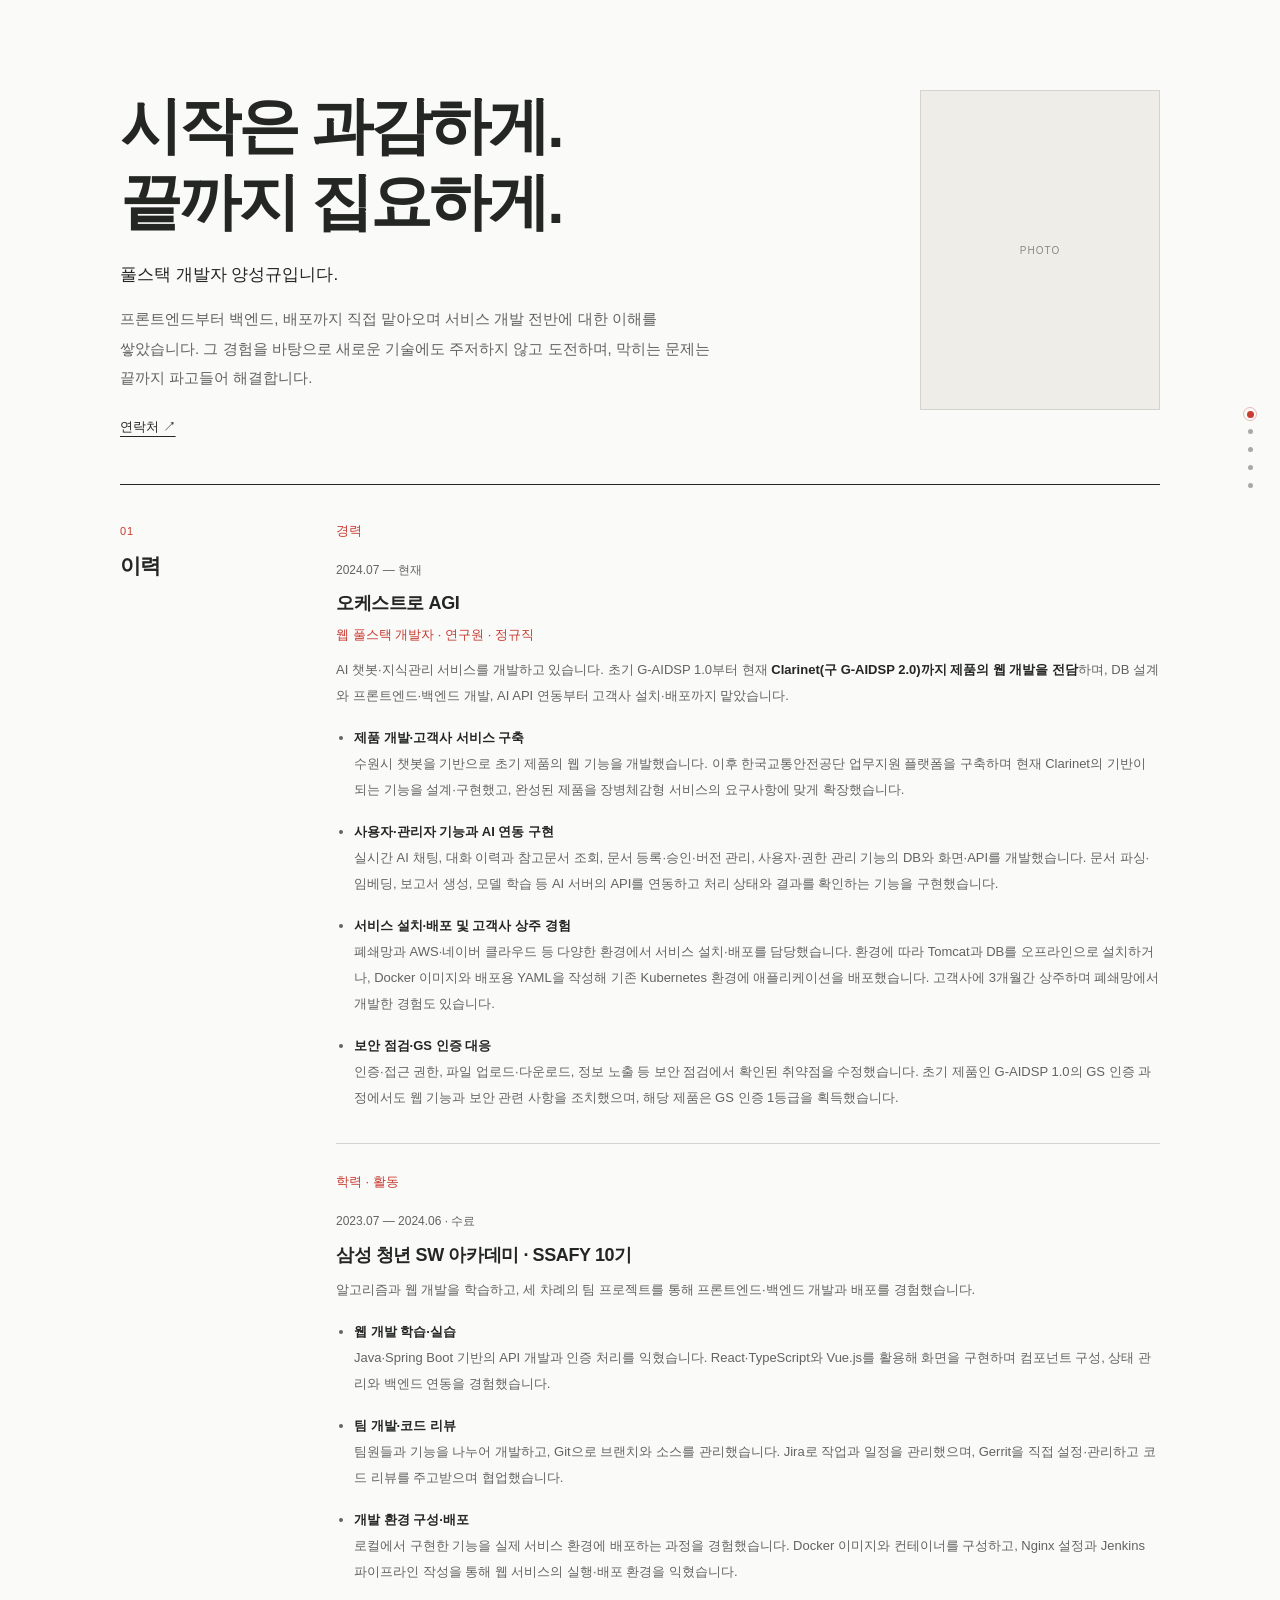
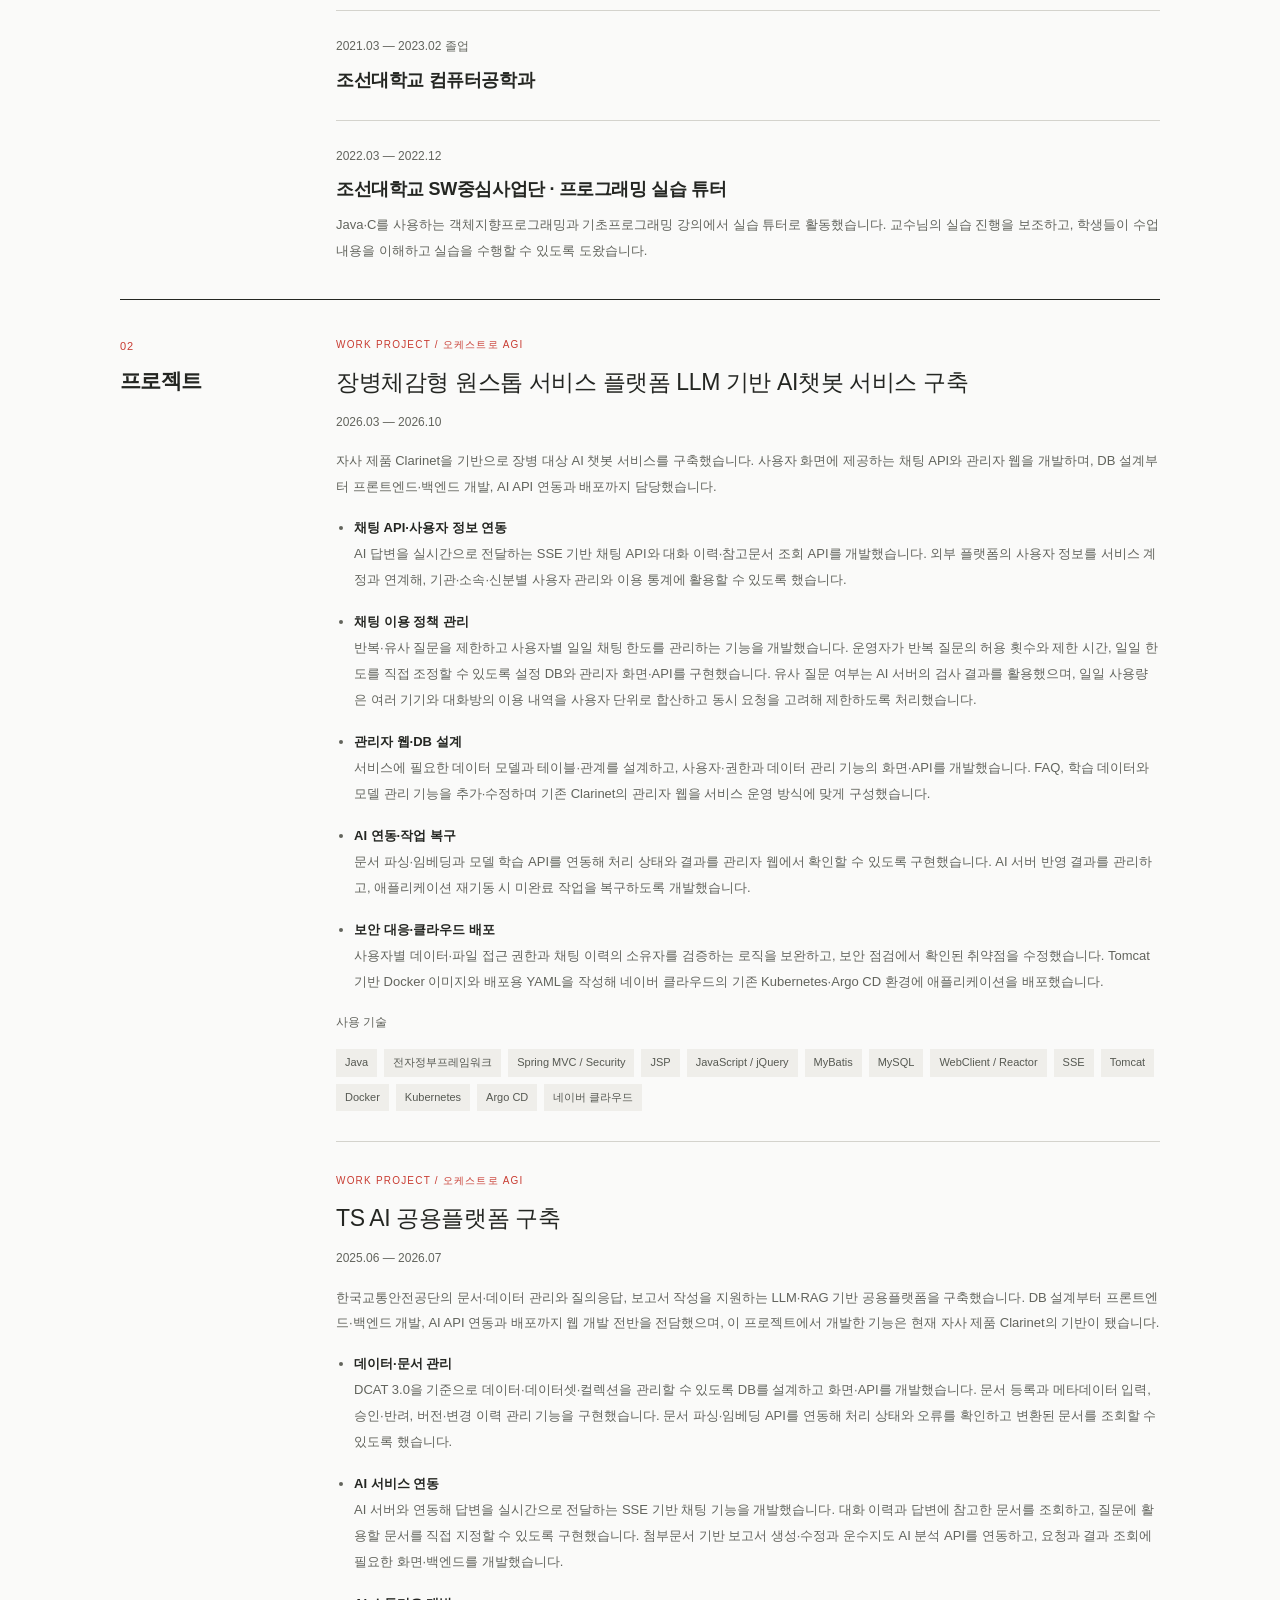
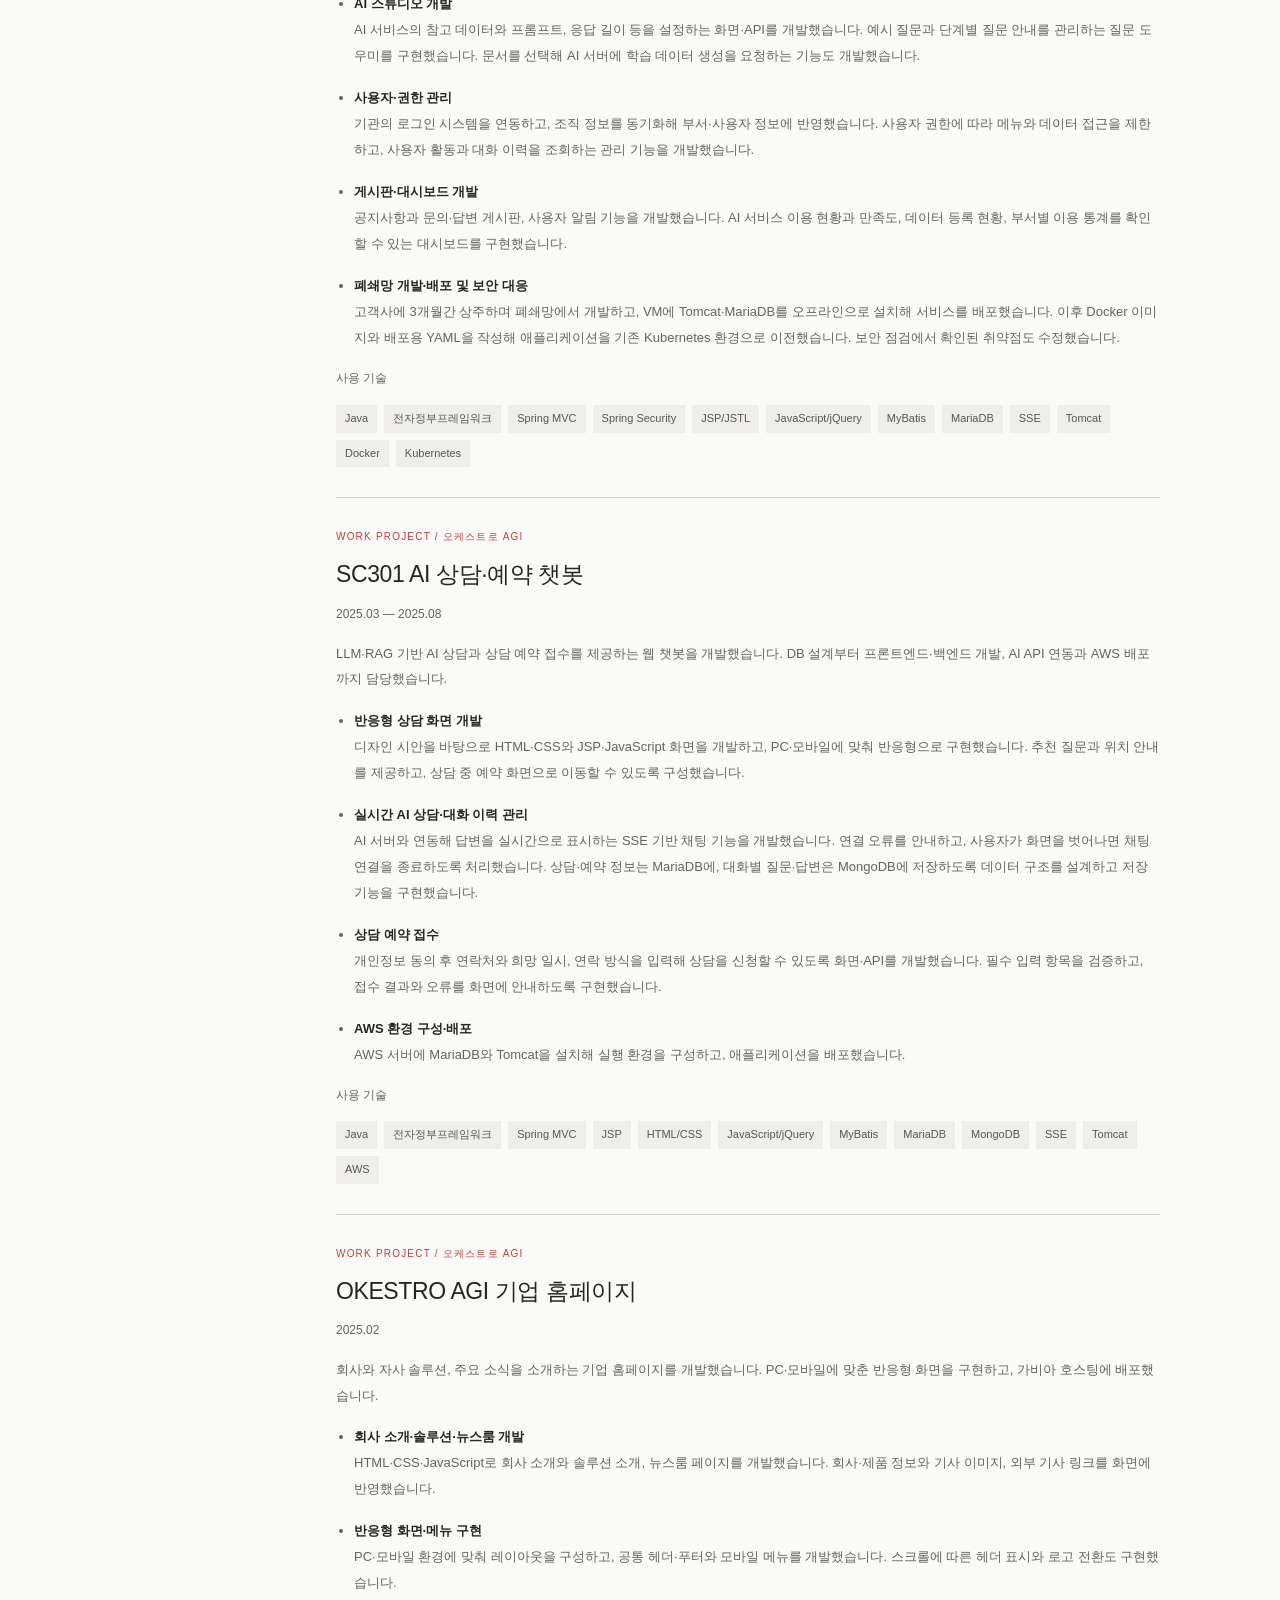
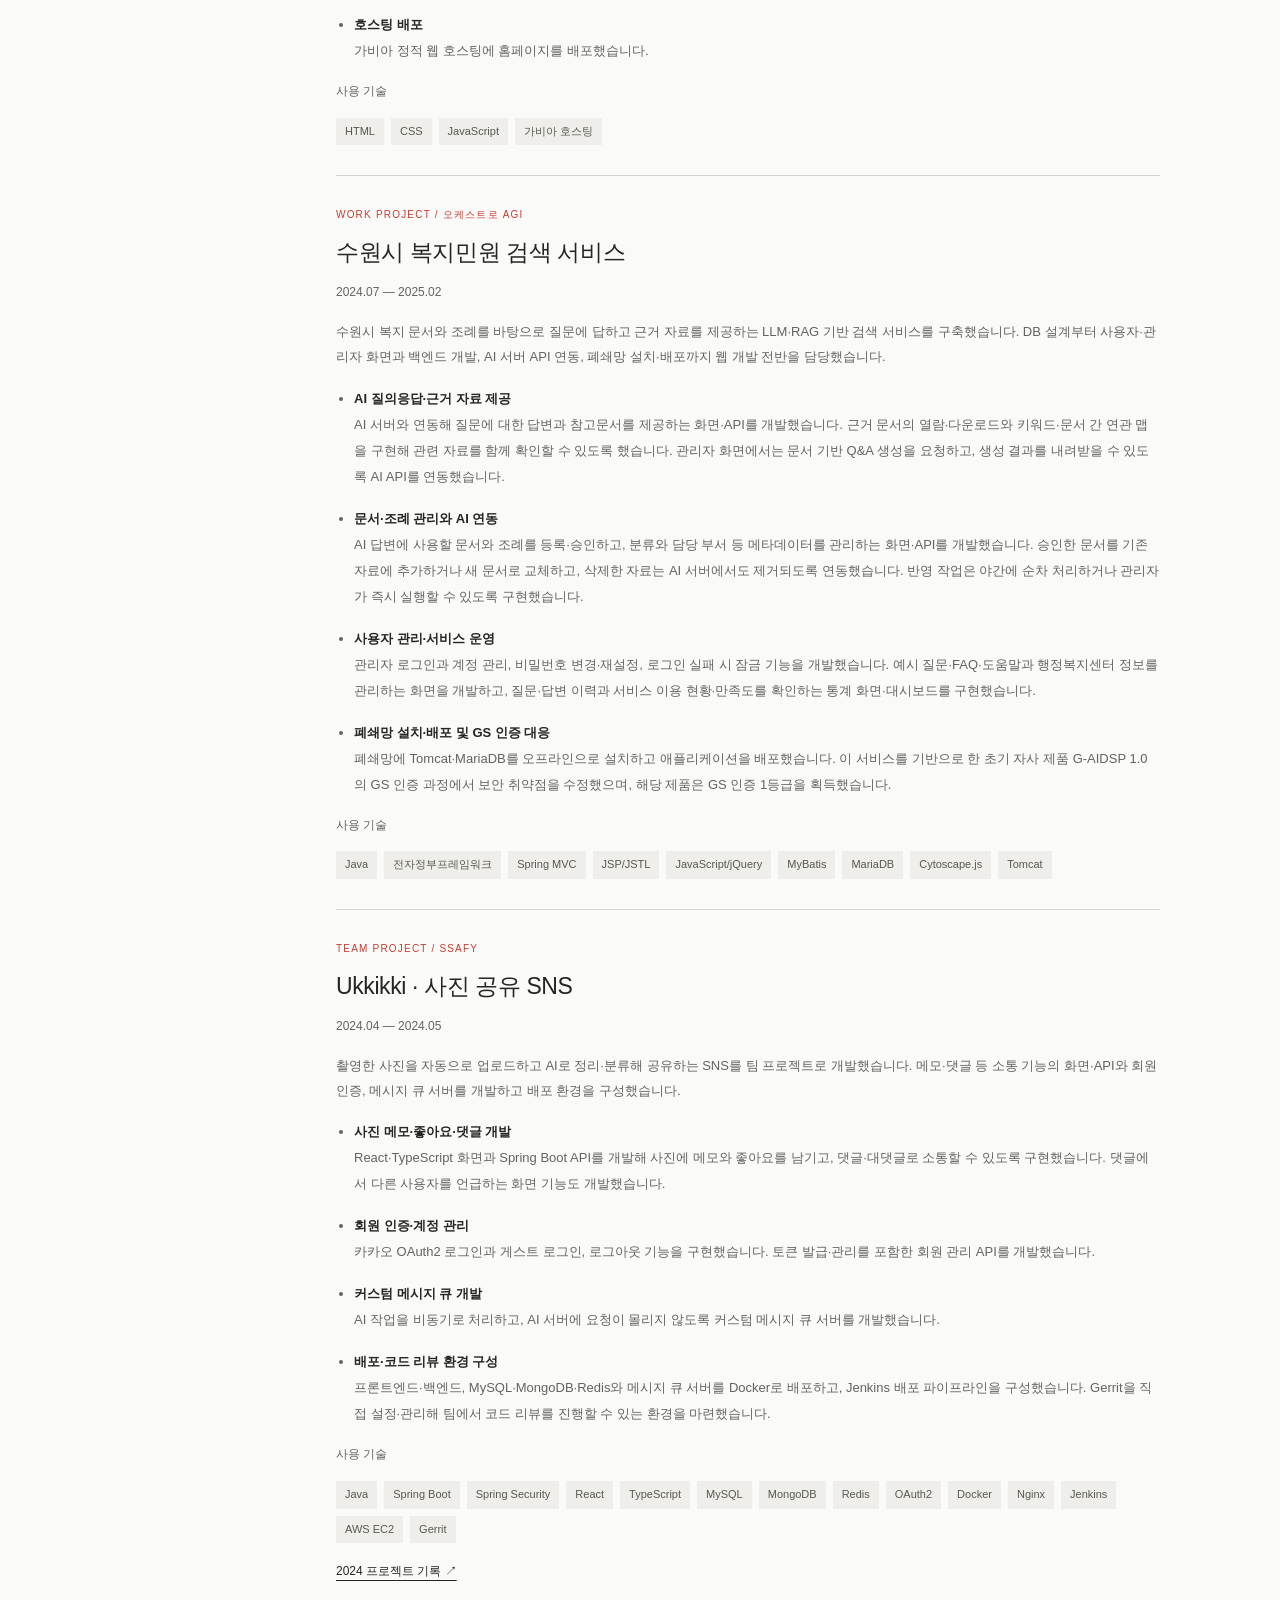
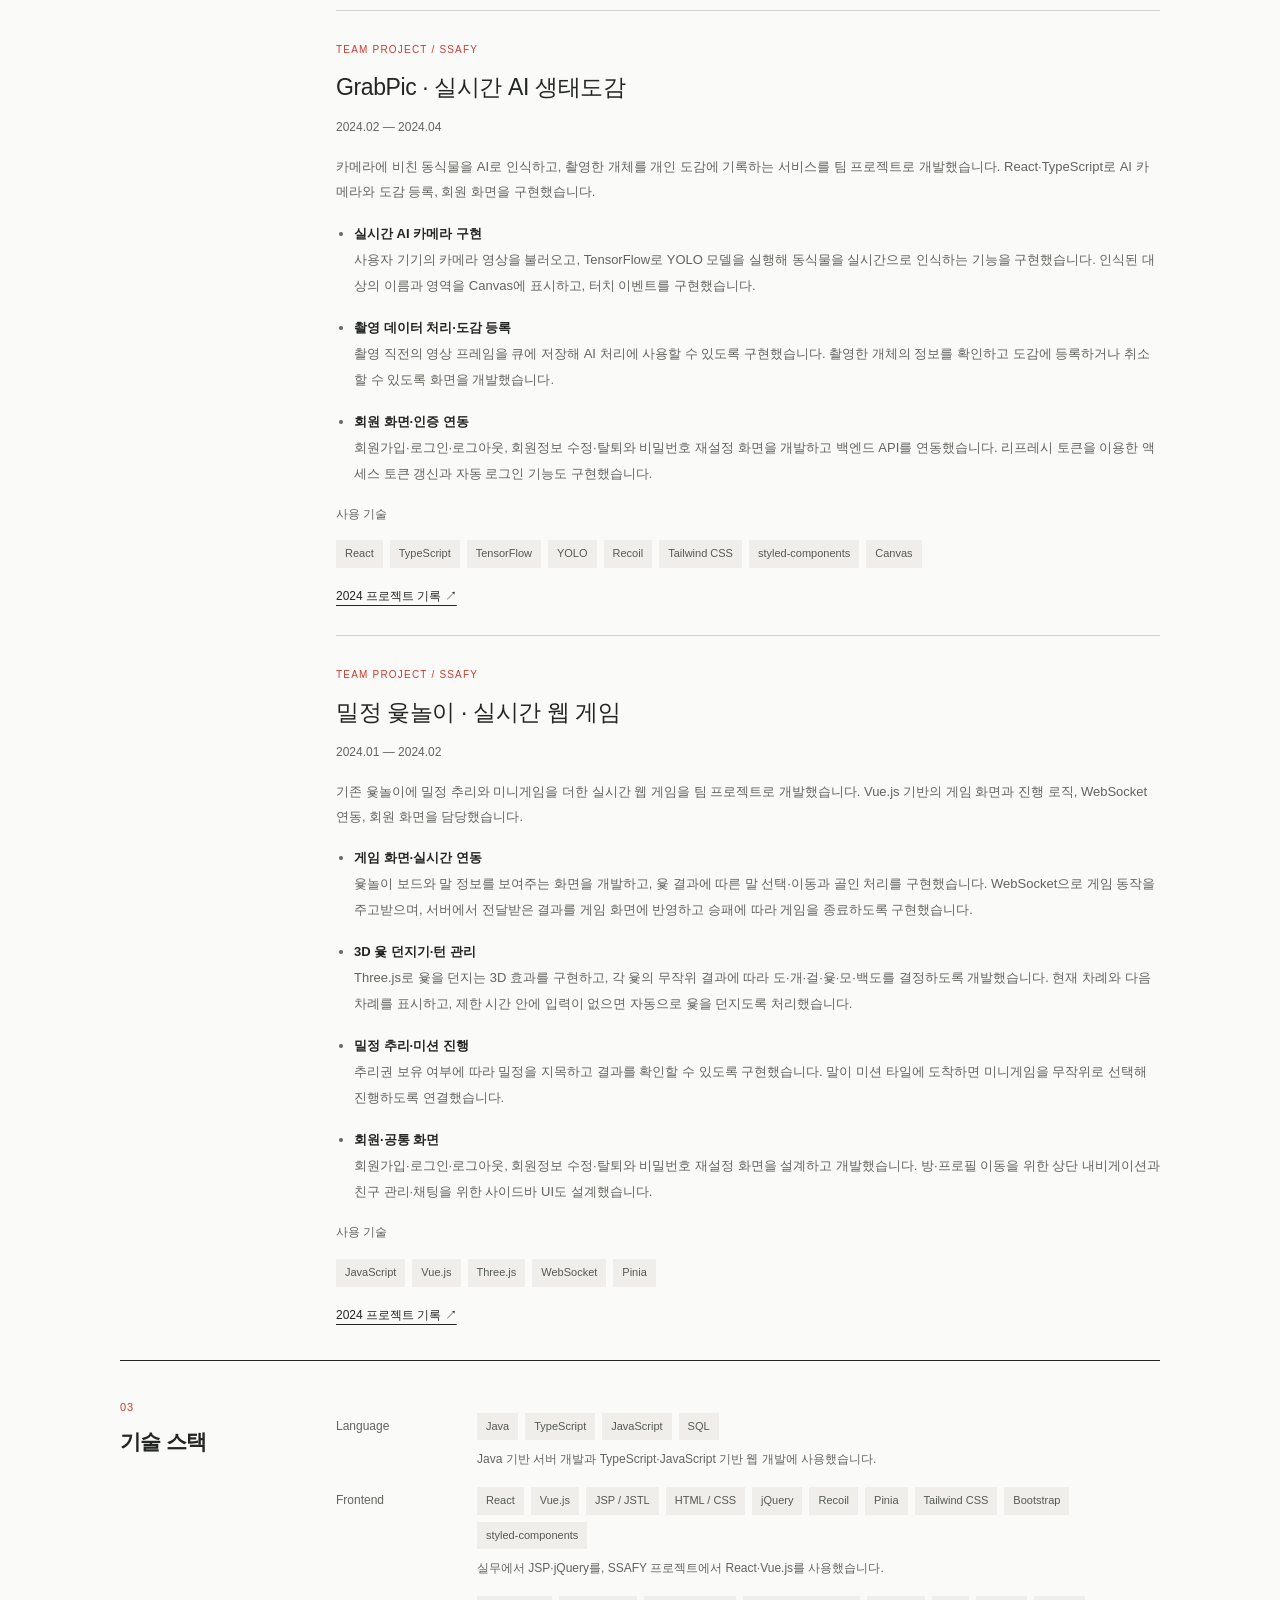
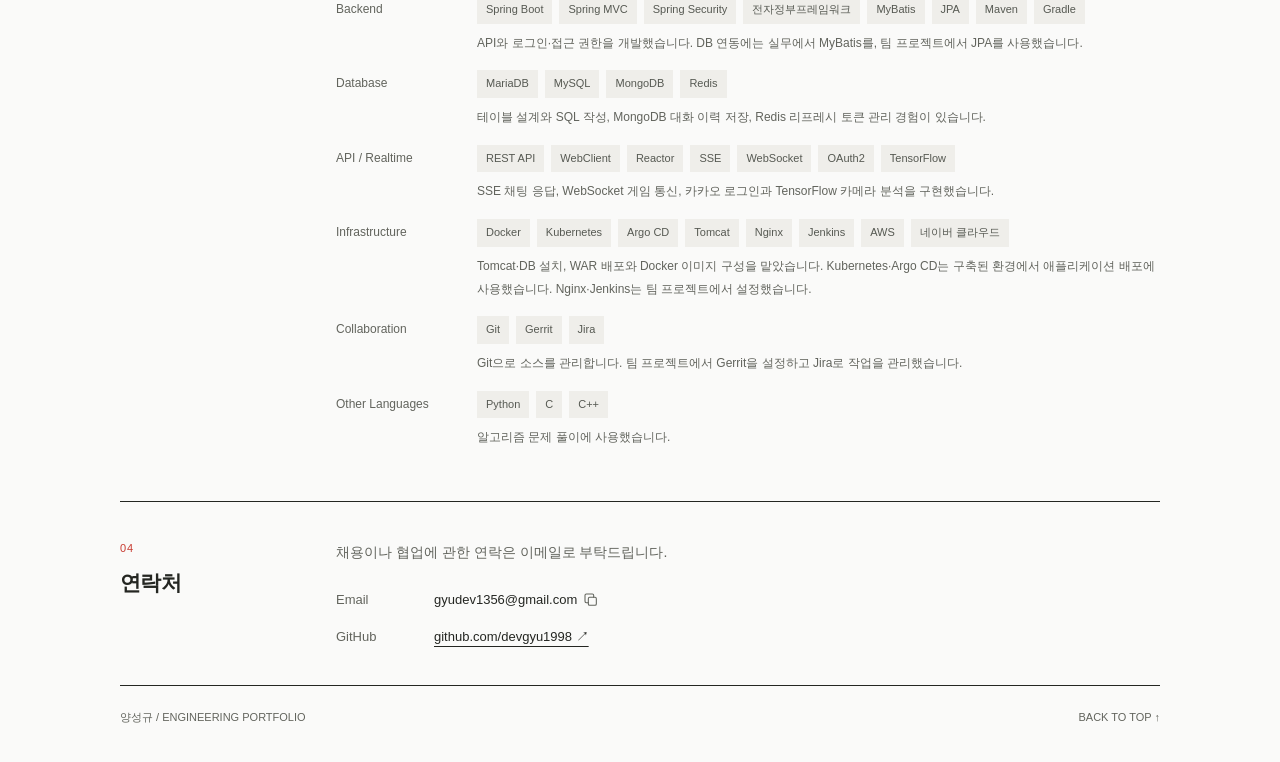
==== commit d832dbe2: "docs: 밀정 윷놀이 프로젝트 내용 구체화" ====
--- a/index.html
+++ b/index.html
@@ -176,10 +176,16 @@
           </article>
           <article class="project">
             <div class="project-kind">TEAM PROJECT / SSAFY</div><h3>밀정 윷놀이 · 실시간 웹 게임</h3>
-            <p class="project-meta">2024.01 — 2024.02<br>담당: 프론트엔드 개발, 게임 로직 및 WebSocket 통신</p>
-            <p class="project-description">윷놀이에 밀정 시스템과 스킬을 더한 실시간 웹 게임입니다.</p>
-            <div class="tags"><span class="tag">Vue.js</span><span class="tag">WebSocket</span></div>
-            <dl class="case-details"><dt>구현</dt><dd>윷놀이 게임 로직을 개발하고 WebSocket으로 서버와 통신하도록 구현했습니다. 회원 화면과 사이드바·상단바 등 공통 UI를 설계하고 개발했습니다.</dd></dl>
+            <p class="project-meta">2024.01 — 2024.02</p>
+            <p class="project-description">기존 윷놀이에 밀정 추리와 미니게임을 더한 실시간 웹 게임을 팀 프로젝트로 개발했습니다. Vue.js 기반의 게임 화면과 진행 로직, WebSocket 연동, 회원 화면을 담당했습니다.</p>
+            <ul class="responsibilities">
+              <li><strong>게임 화면·실시간 연동</strong><br>윷놀이 보드와 말 정보를 보여주는 화면을 개발하고, 윷 결과에 따른 말 선택·이동과 골인 처리를 구현했습니다. WebSocket으로 게임 동작을 주고받으며, 서버에서 전달받은 결과를 게임 화면에 반영하고 승패에 따라 게임을 종료하도록 구현했습니다.</li>
+              <li><strong>3D 윷 던지기·턴 관리</strong><br>Three.js로 윷을 던지는 3D 효과를 구현하고, 각 윷의 무작위 결과에 따라 도·개·걸·윷·모·백도를 결정하도록 개발했습니다. 현재 차례와 다음 차례를 표시하고, 제한 시간 안에 입력이 없으면 자동으로 윷을 던지도록 처리했습니다.</li>
+              <li><strong>밀정 추리·미션 진행</strong><br>추리권 보유 여부에 따라 밀정을 지목하고 결과를 확인할 수 있도록 구현했습니다. 말이 미션 타일에 도착하면 미니게임을 무작위로 선택해 진행하도록 연결했습니다.</li>
+              <li><strong>회원·공통 화면</strong><br>회원가입·로그인·로그아웃, 회원정보 수정·탈퇴와 비밀번호 재설정 화면을 설계하고 개발했습니다. 방·프로필 이동을 위한 상단 내비게이션과 친구 관리·채팅을 위한 사이드바 UI도 설계했습니다.</li>
+            </ul>
+            <p class="project-meta">사용 기술</p>
+            <div class="tags"><span class="tag">JavaScript</span><span class="tag">Vue.js</span><span class="tag">Three.js</span><span class="tag">WebSocket</span><span class="tag">Pinia</span></div>
             <div class="project-links"><a href="https://tide-penguin-bbe.notion.site/3a9f4583b19a4aa3b539fe15d7fa5e63" target="_blank" rel="noopener noreferrer">2024 프로젝트 기록 ↗</a></div>
           </article>
         </div>
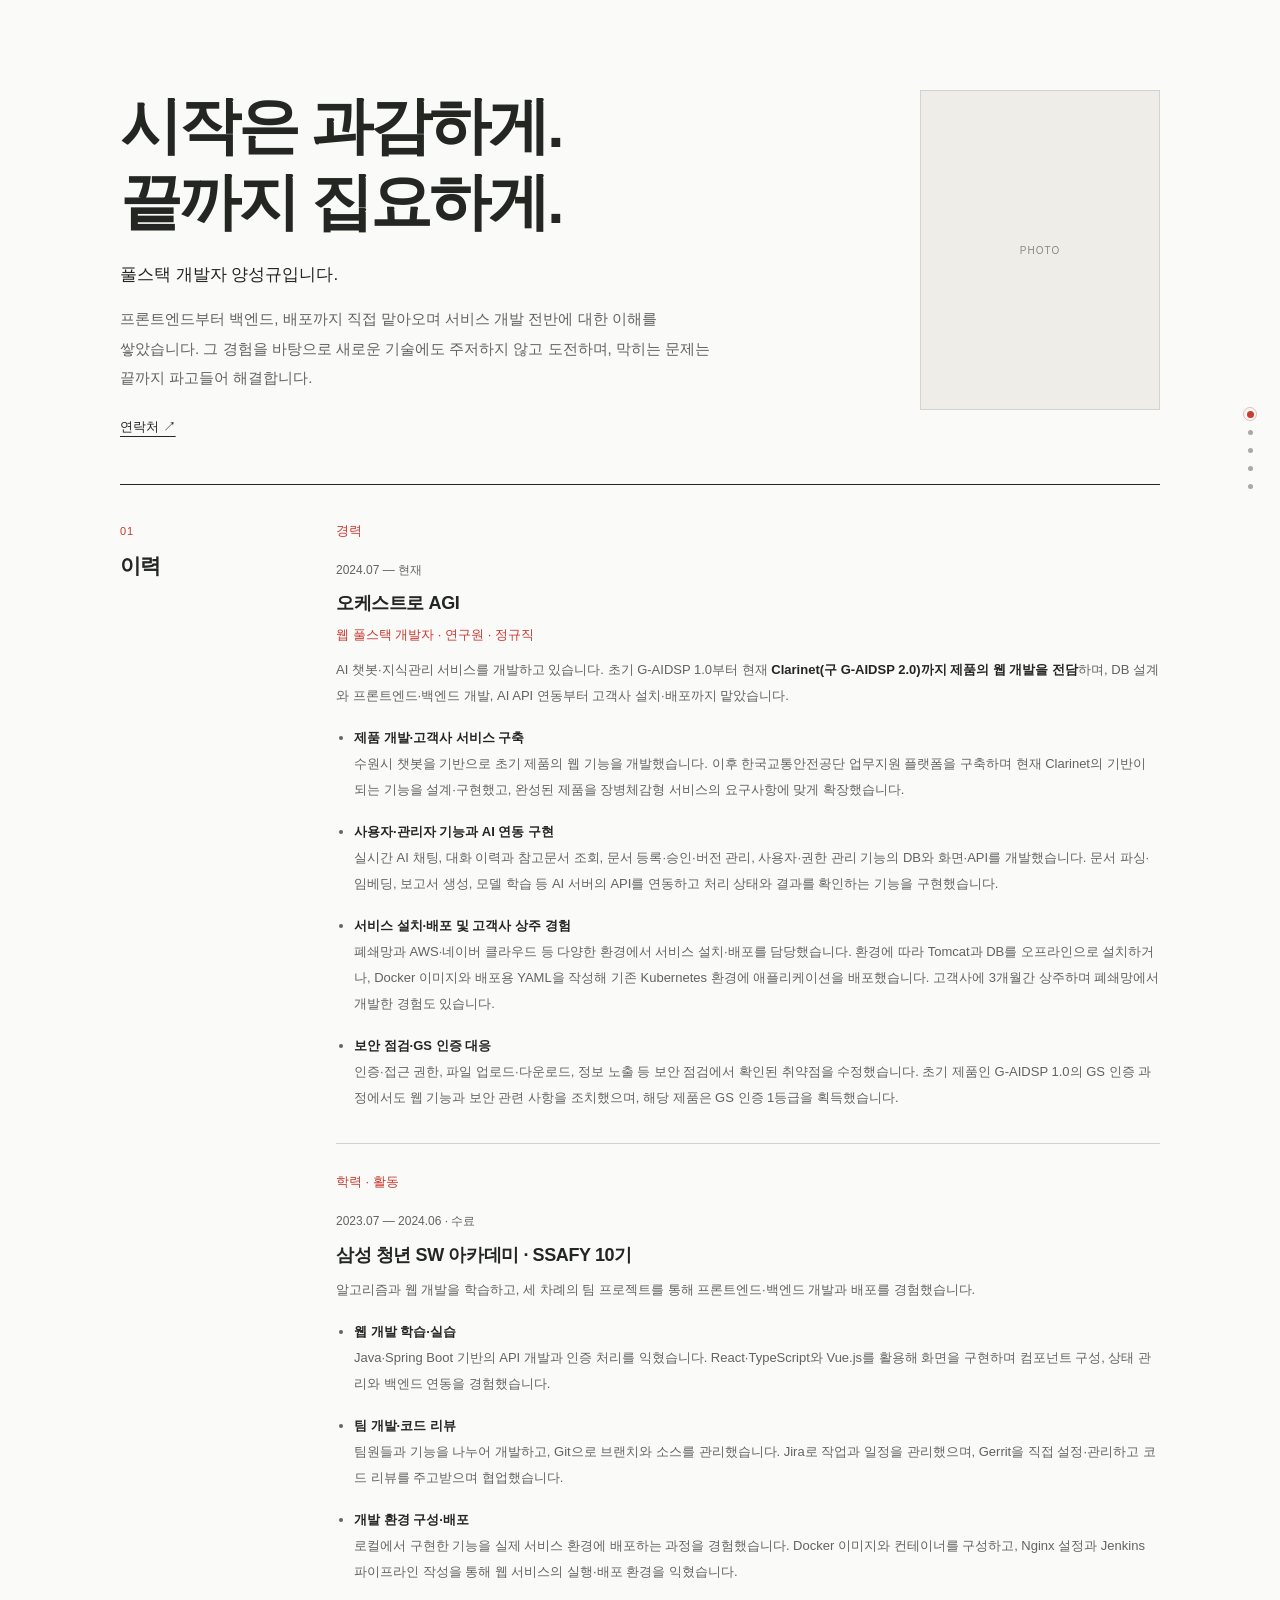
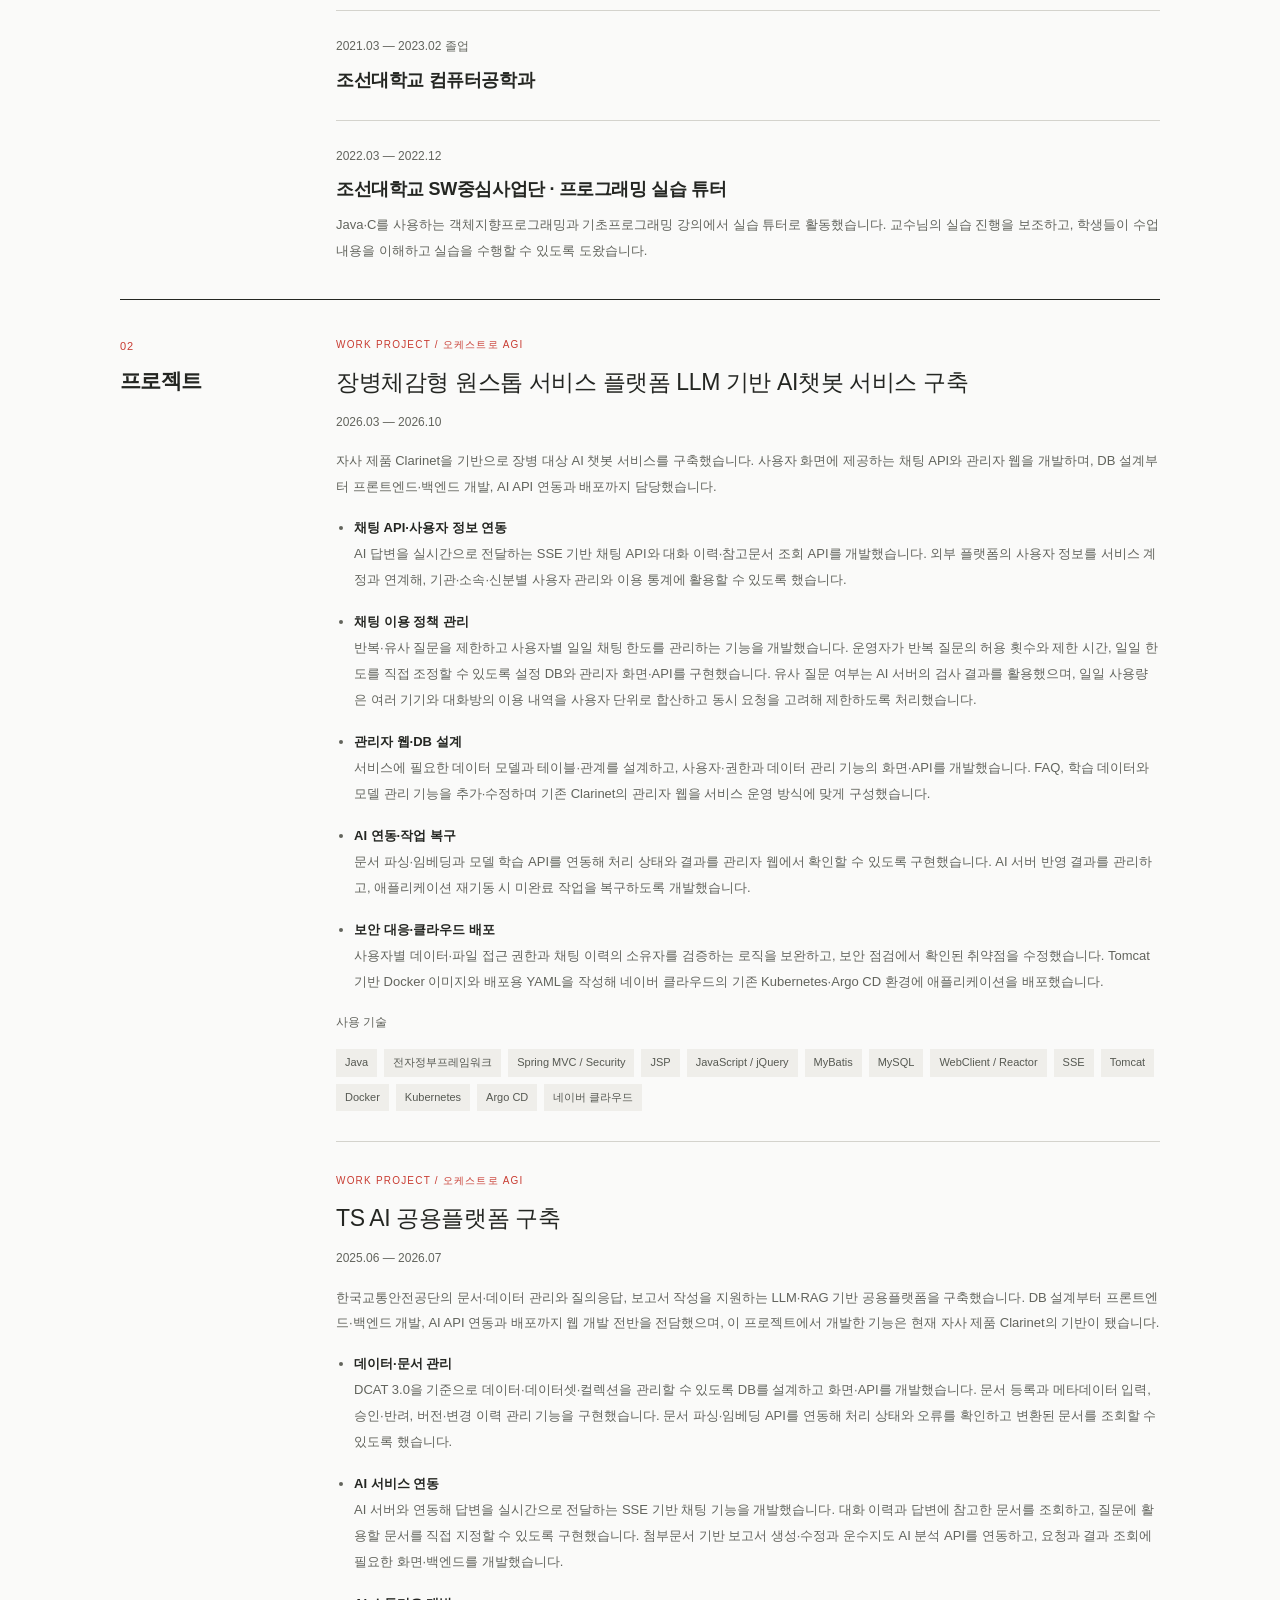
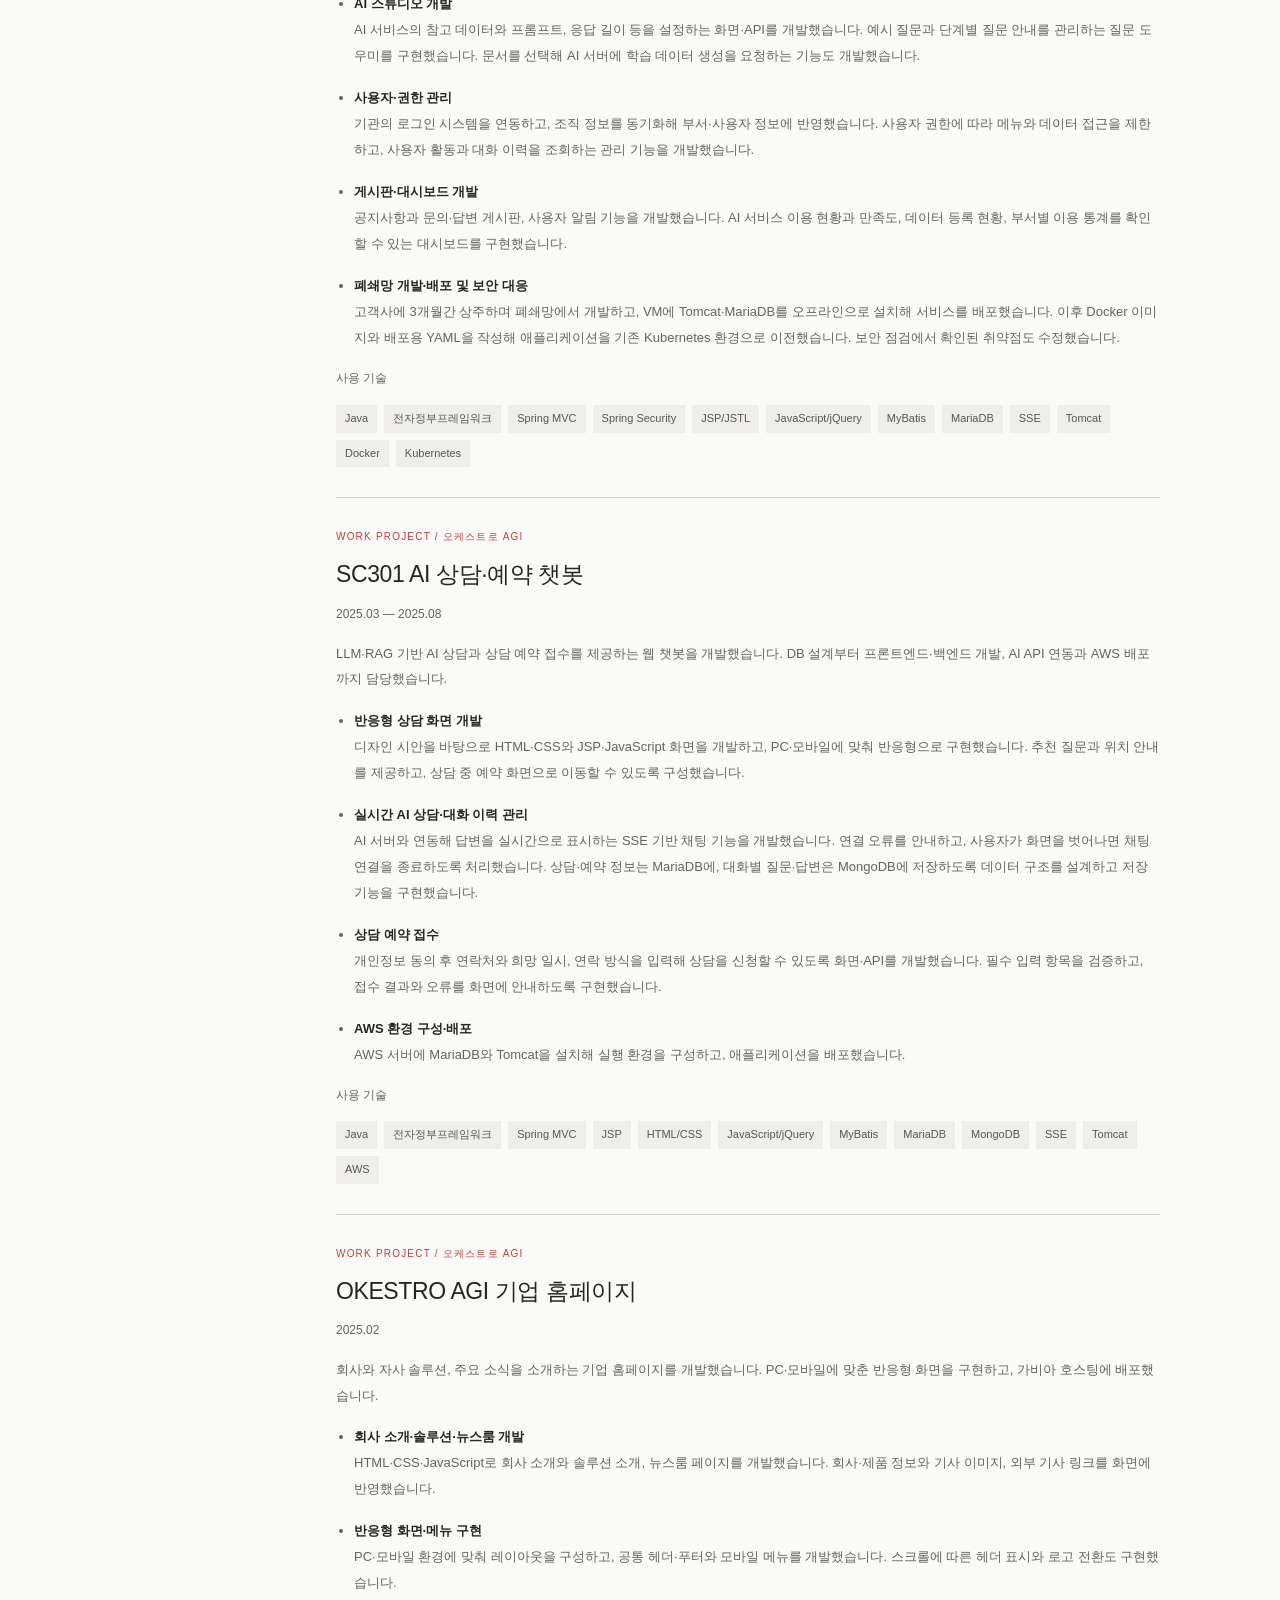
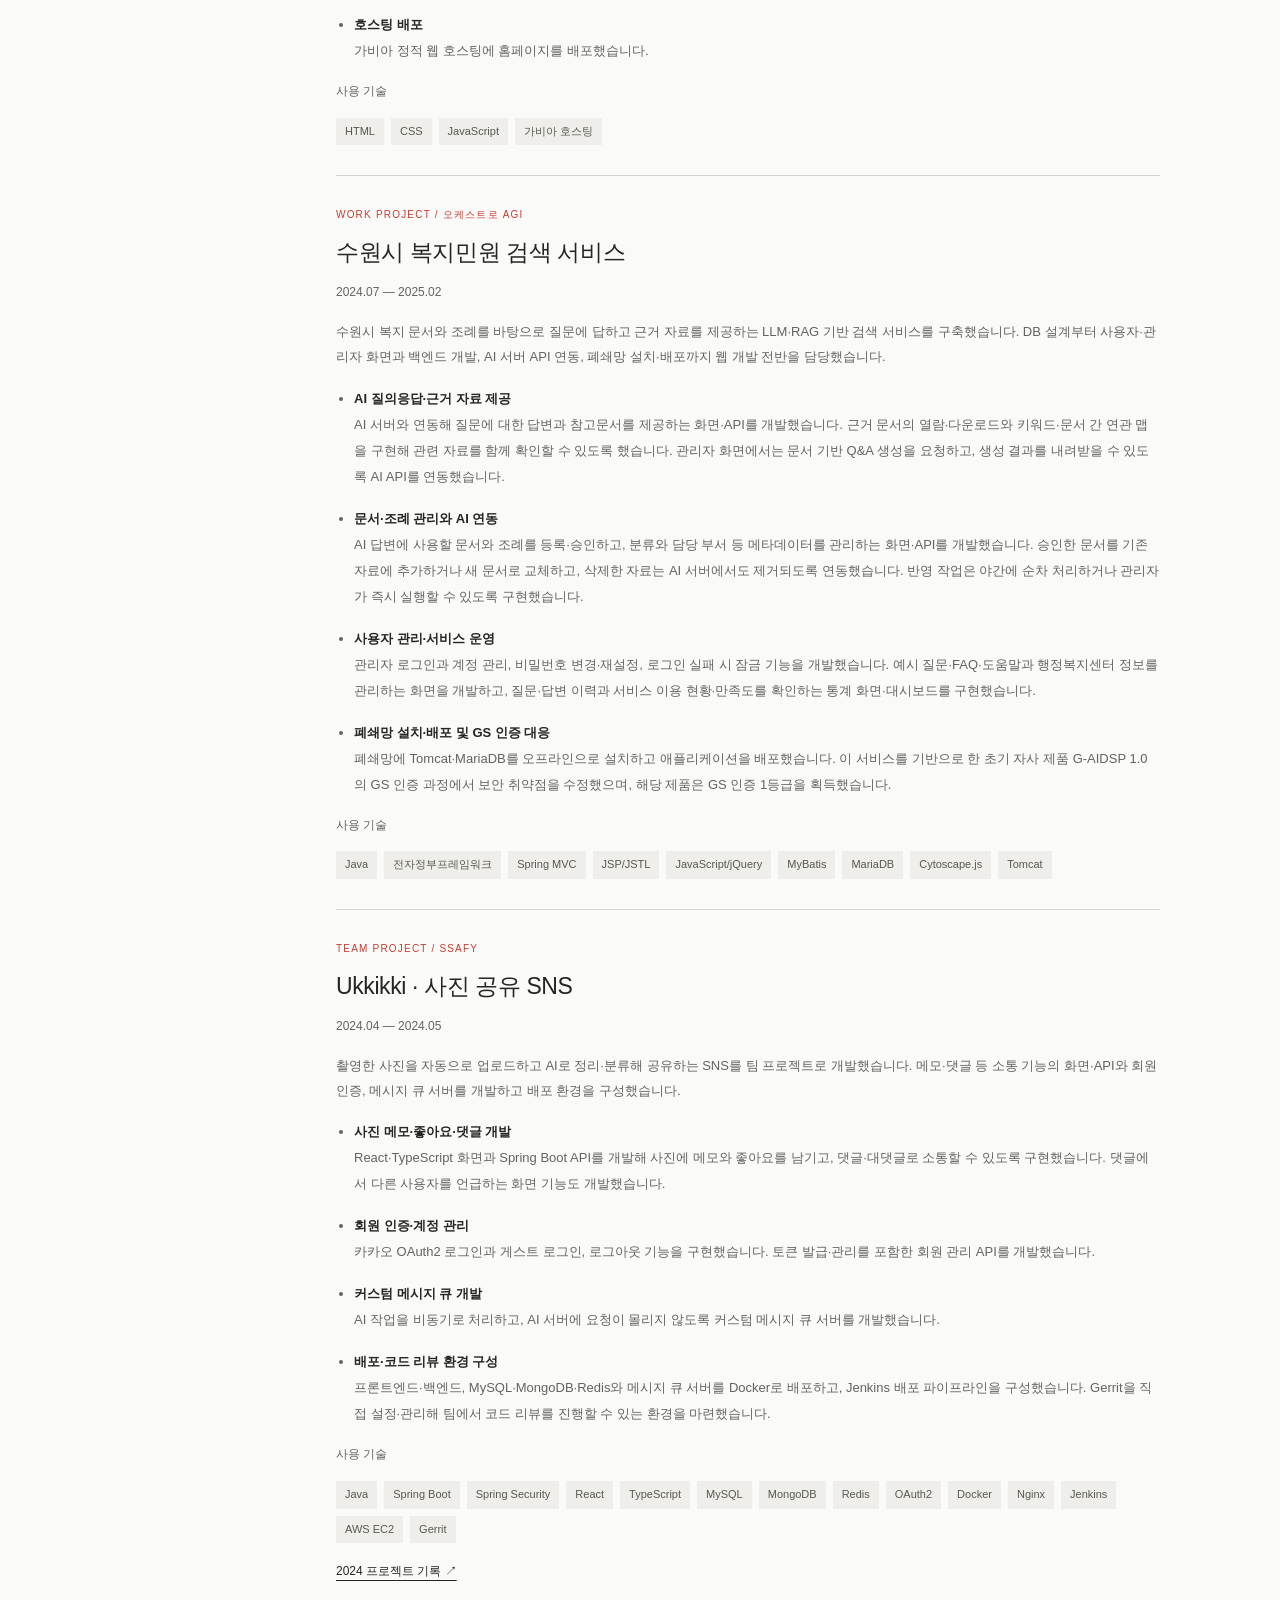
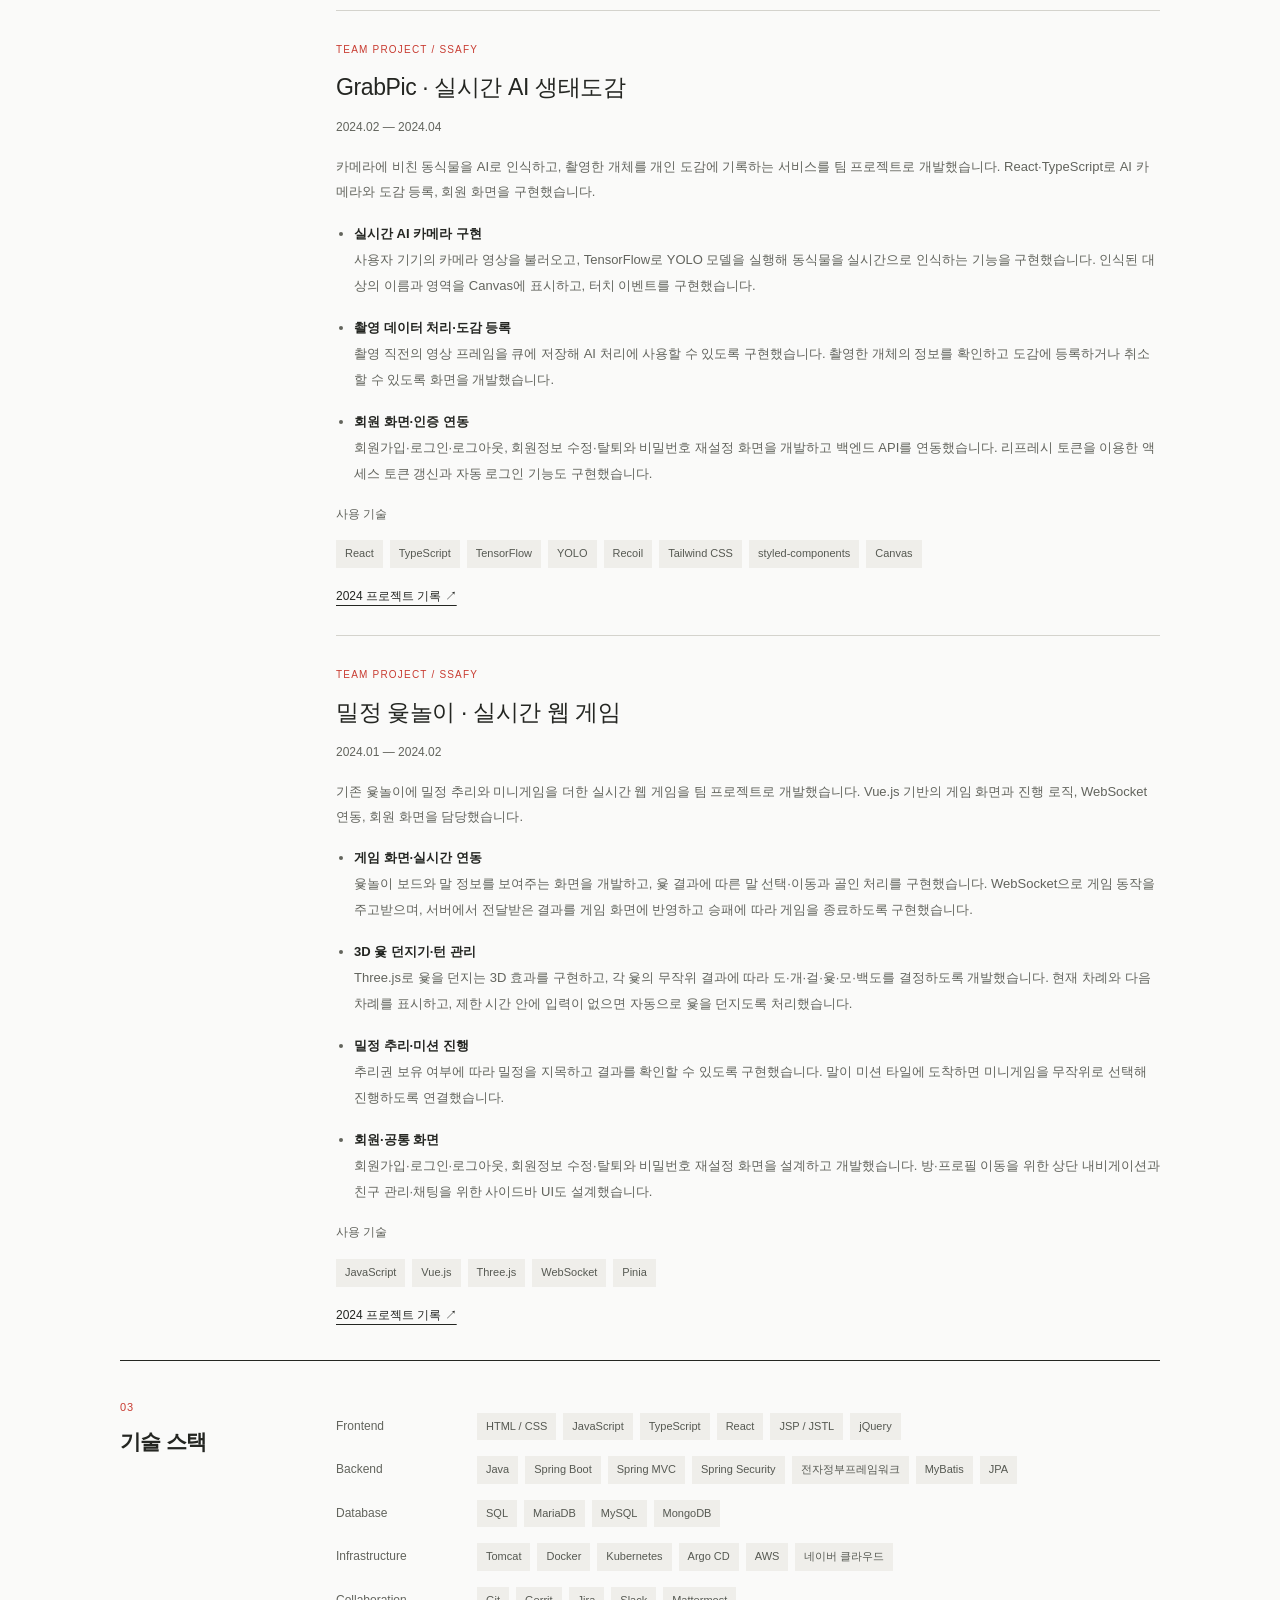
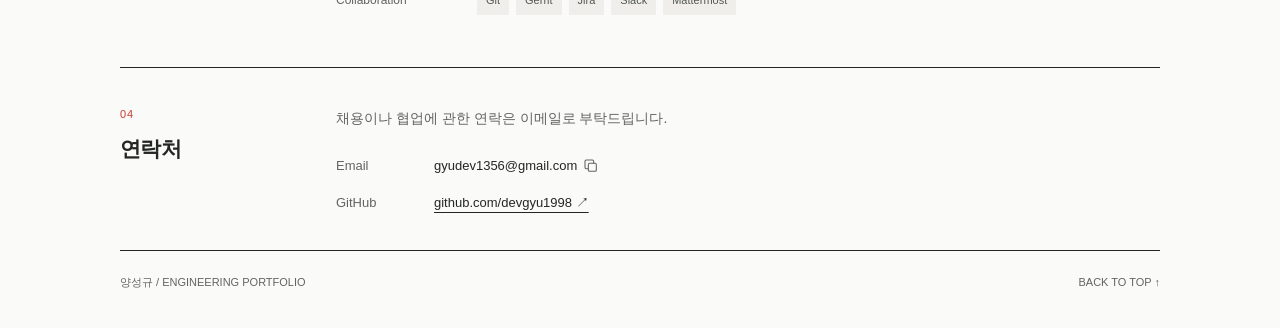
==== commit 202a18b3: "docs: 기술 스택 분류 및 주력 기술 정리" ====
--- a/index.html
+++ b/index.html
@@ -193,14 +193,11 @@
       <section class="section" id="skills" aria-labelledby="skills-title">
         <header class="section-label"><span class="number">03</span><h2 id="skills-title">기술 스택</h2></header>
         <div class="section-content"><dl class="skill-list">
-          <div class="skill-row"><dt>Language</dt><dd><div class="tags"><span class="tag">Java</span><span class="tag">TypeScript</span><span class="tag">JavaScript</span><span class="tag">SQL</span></div><p class="skill-note">Java 기반 서버 개발과 TypeScript·JavaScript 기반 웹 개발에 사용했습니다.</p></dd></div>
-          <div class="skill-row"><dt>Frontend</dt><dd><div class="tags"><span class="tag">React</span><span class="tag">Vue.js</span><span class="tag">JSP / JSTL</span><span class="tag">HTML / CSS</span><span class="tag">jQuery</span><span class="tag">Recoil</span><span class="tag">Pinia</span><span class="tag">Tailwind CSS</span><span class="tag">Bootstrap</span><span class="tag">styled-components</span></div><p class="skill-note">실무에서 JSP·jQuery를, SSAFY 프로젝트에서 React·Vue.js를 사용했습니다.</p></dd></div>
-          <div class="skill-row"><dt>Backend</dt><dd><div class="tags"><span class="tag">Spring Boot</span><span class="tag">Spring MVC</span><span class="tag">Spring Security</span><span class="tag">전자정부프레임워크</span><span class="tag">MyBatis</span><span class="tag">JPA</span><span class="tag">Maven</span><span class="tag">Gradle</span></div><p class="skill-note">API와 로그인·접근 권한을 개발했습니다. DB 연동에는 실무에서 MyBatis를, 팀 프로젝트에서 JPA를 사용했습니다.</p></dd></div>
-          <div class="skill-row"><dt>Database</dt><dd><div class="tags"><span class="tag">MariaDB</span><span class="tag">MySQL</span><span class="tag">MongoDB</span><span class="tag">Redis</span></div><p class="skill-note">테이블 설계와 SQL 작성, MongoDB 대화 이력 저장, Redis 리프레시 토큰 관리 경험이 있습니다.</p></dd></div>
-          <div class="skill-row"><dt>API / Realtime</dt><dd><div class="tags"><span class="tag">REST API</span><span class="tag">WebClient</span><span class="tag">Reactor</span><span class="tag">SSE</span><span class="tag">WebSocket</span><span class="tag">OAuth2</span><span class="tag">TensorFlow</span></div><p class="skill-note">SSE 채팅 응답, WebSocket 게임 통신, 카카오 로그인과 TensorFlow 카메라 분석을 구현했습니다.</p></dd></div>
-          <div class="skill-row"><dt>Infrastructure</dt><dd><div class="tags"><span class="tag">Docker</span><span class="tag">Kubernetes</span><span class="tag">Argo CD</span><span class="tag">Tomcat</span><span class="tag">Nginx</span><span class="tag">Jenkins</span><span class="tag">AWS</span><span class="tag">네이버 클라우드</span></div><p class="skill-note">Tomcat·DB 설치, WAR 배포와 Docker 이미지 구성을 맡았습니다. Kubernetes·Argo CD는 구축된 환경에서 애플리케이션 배포에 사용했습니다. Nginx·Jenkins는 팀 프로젝트에서 설정했습니다.</p></dd></div>
-          <div class="skill-row"><dt>Collaboration</dt><dd><div class="tags"><span class="tag">Git</span><span class="tag">Gerrit</span><span class="tag">Jira</span></div><p class="skill-note">Git으로 소스를 관리합니다. 팀 프로젝트에서 Gerrit을 설정하고 Jira로 작업을 관리했습니다.</p></dd></div>
-          <div class="skill-row"><dt>Other Languages</dt><dd><div class="tags"><span class="tag">Python</span><span class="tag">C</span><span class="tag">C++</span></div><p class="skill-note">알고리즘 문제 풀이에 사용했습니다.</p></dd></div>
+          <div class="skill-row"><dt>Frontend</dt><dd><div class="tags"><span class="tag">HTML / CSS</span><span class="tag">JavaScript</span><span class="tag">TypeScript</span><span class="tag">React</span><span class="tag">JSP / JSTL</span><span class="tag">jQuery</span></div></dd></div>
+          <div class="skill-row"><dt>Backend</dt><dd><div class="tags"><span class="tag">Java</span><span class="tag">Spring Boot</span><span class="tag">Spring MVC</span><span class="tag">Spring Security</span><span class="tag">전자정부프레임워크</span><span class="tag">MyBatis</span><span class="tag">JPA</span></div></dd></div>
+          <div class="skill-row"><dt>Database</dt><dd><div class="tags"><span class="tag">SQL</span><span class="tag">MariaDB</span><span class="tag">MySQL</span><span class="tag">MongoDB</span></div></dd></div>
+          <div class="skill-row"><dt>Infrastructure</dt><dd><div class="tags"><span class="tag">Tomcat</span><span class="tag">Docker</span><span class="tag">Kubernetes</span><span class="tag">Argo CD</span><span class="tag">AWS</span><span class="tag">네이버 클라우드</span></div></dd></div>
+          <div class="skill-row"><dt>Collaboration</dt><dd><div class="tags"><span class="tag">Git</span><span class="tag">Gerrit</span><span class="tag">Jira</span><span class="tag">Slack</span><span class="tag">Mattermost</span></div></dd></div>
         </dl></div>
       </section>
       <section class="section" id="contact" aria-labelledby="contact-title">
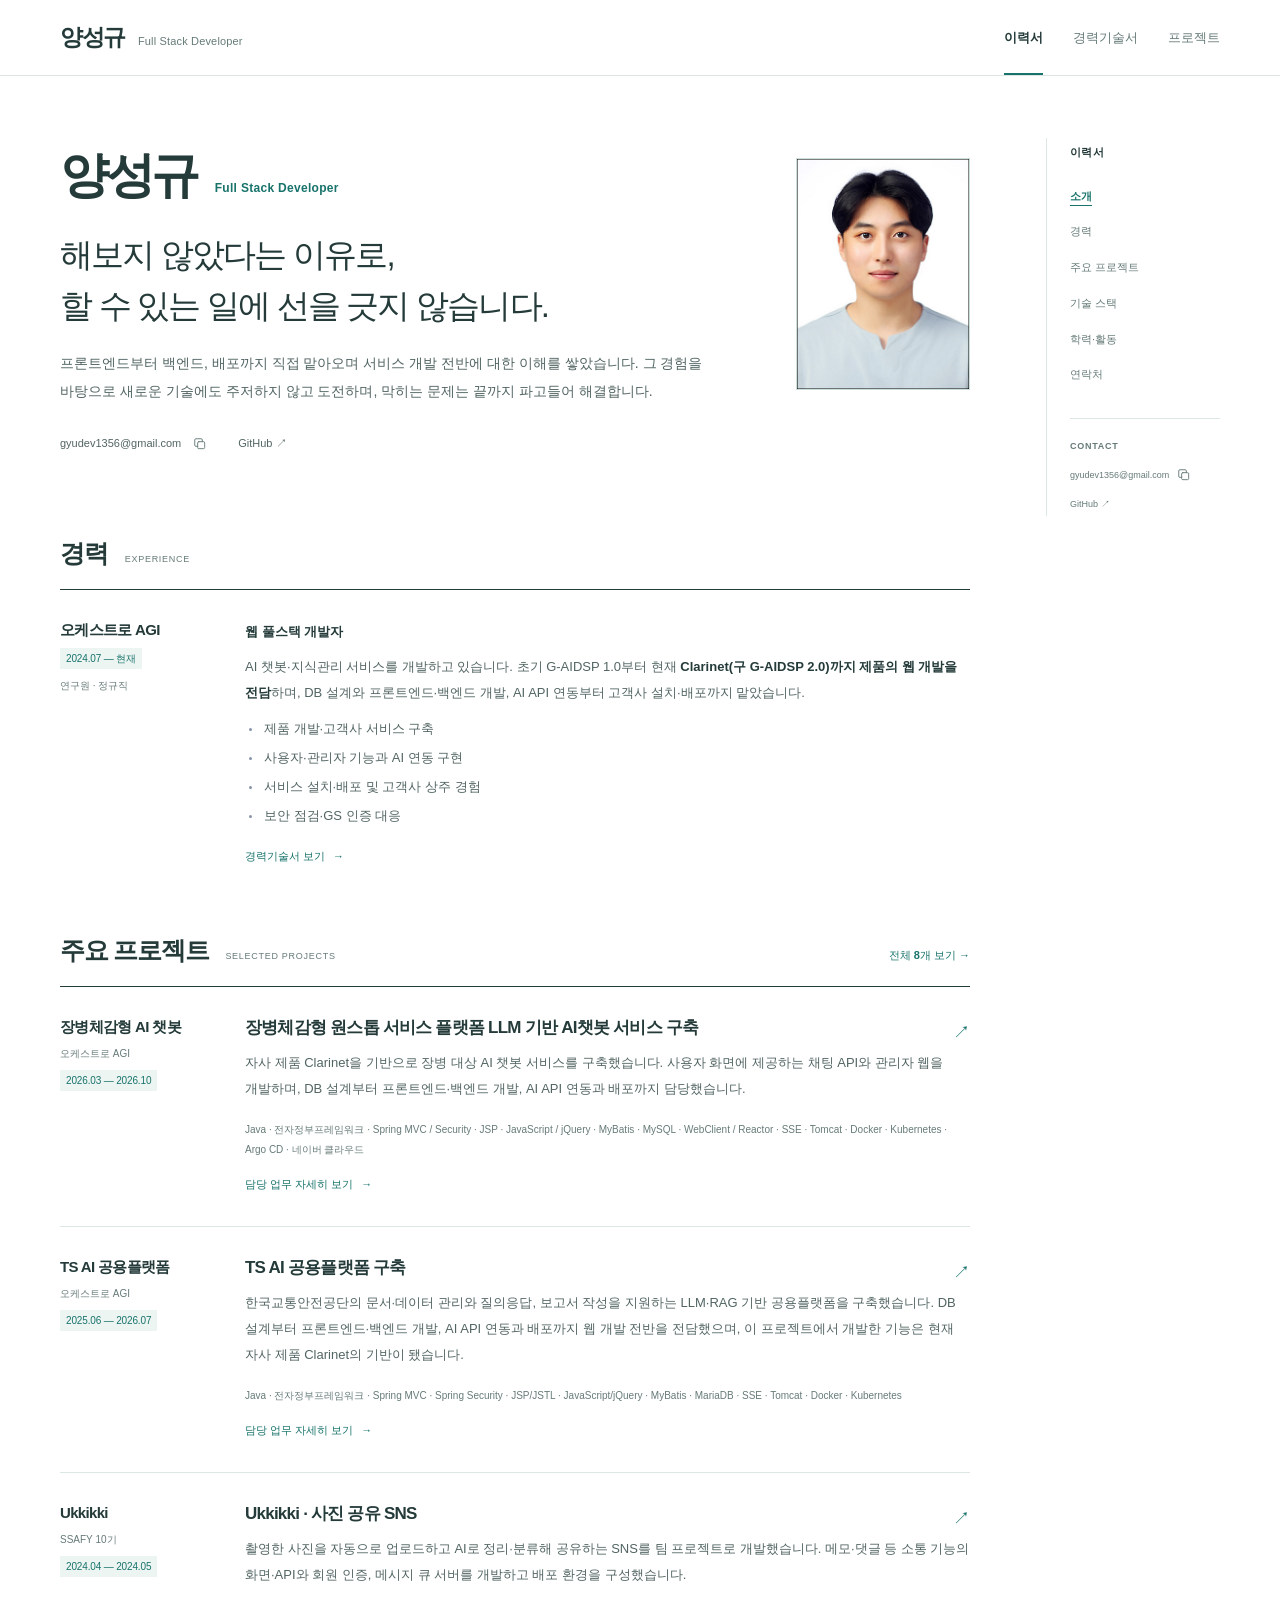
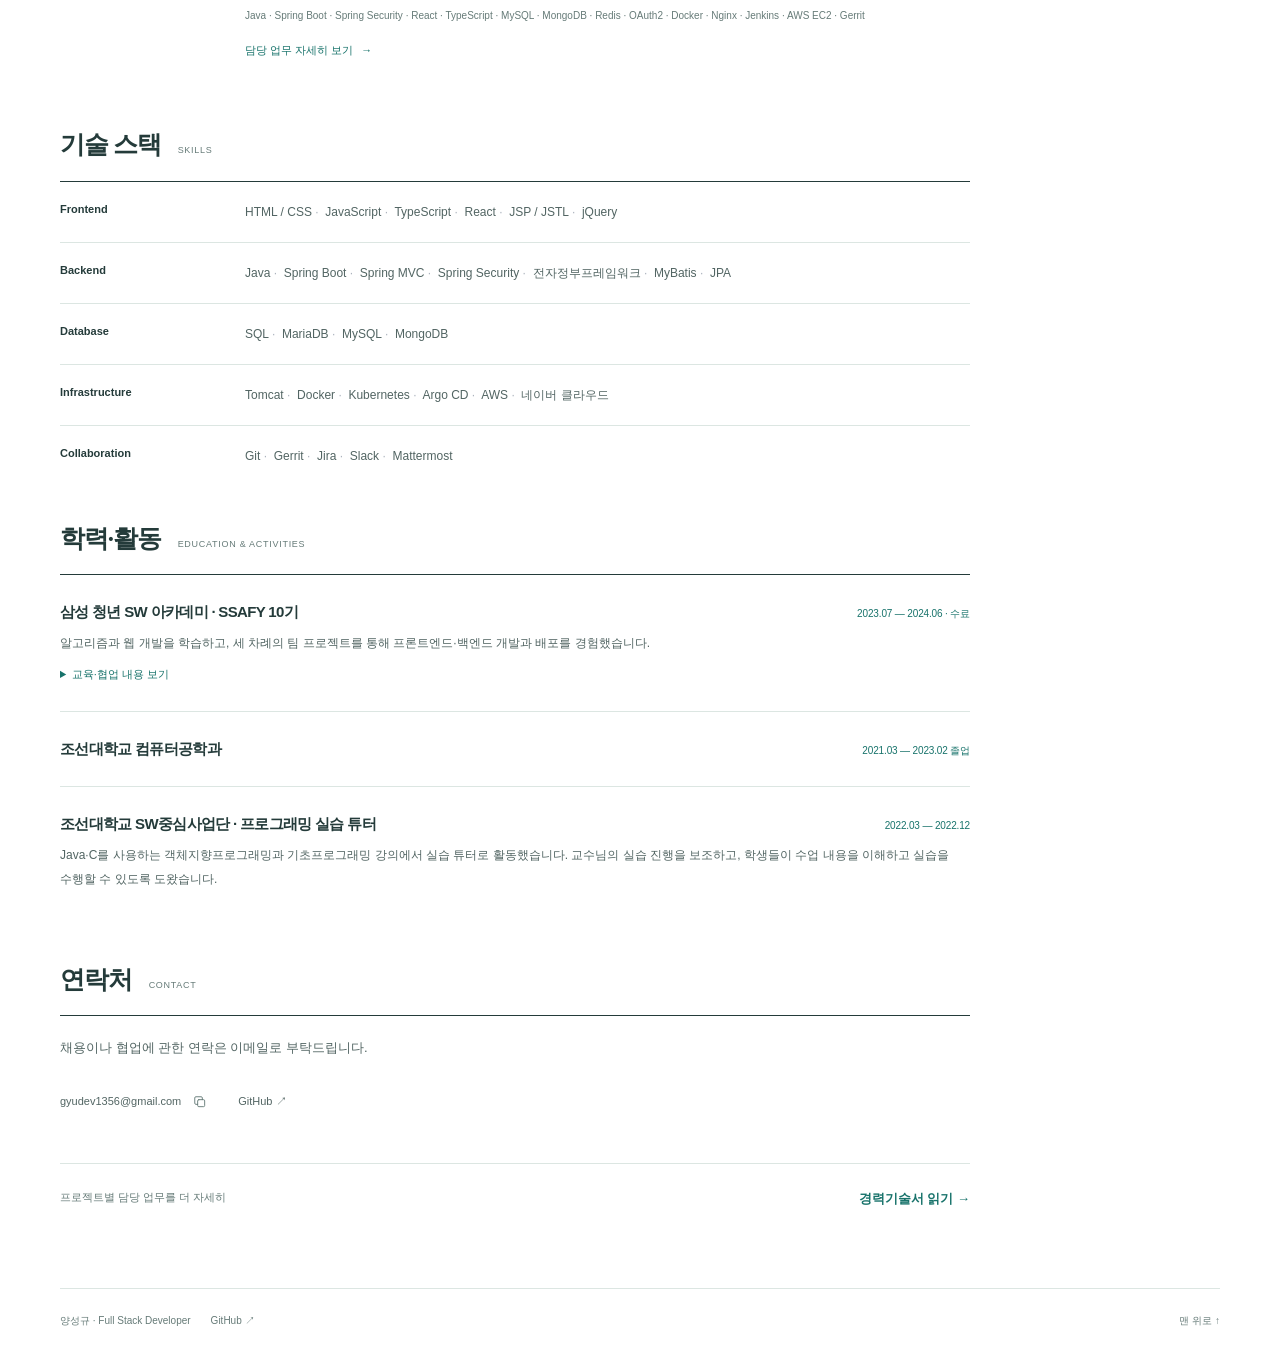
==== commit 37acf2af: "feat: 포트폴리오 구조 개편 및 프로필 사진 적용" ====
--- a/index.html
+++ b/index.html
@@ -1,223 +1,17 @@
 <!doctype html>
-<html lang="ko">
+<html lang="ko" data-theme="book">
 <head>
   <meta charset="utf-8">
   <meta name="viewport" content="width=device-width, initial-scale=1">
-  <meta name="description" content="웹 개발자 양성규의 포트폴리오입니다. AI 챗봇·지식관리 서비스 구축과 Java, TypeScript 기반 웹 프로젝트 경험을 소개합니다.">
-  <meta name="theme-color" content="#fafaf9">
-  <title>양성규 — 웹 개발자 포트폴리오</title>
+  <meta name="description" content="풀스택 개발자 양성규의 이력과 주요 프로젝트입니다.">
+  <meta name="theme-color" content="#ffffff">
+  <title>양성규 · 이력서 | 포트폴리오</title>
   <link rel="stylesheet" href="./style.css">
+  <script src="./content.js" defer></script>
+  <script src="./script.js" defer></script>
 </head>
-<body>
-  <a class="skip-link" href="#main">본문 바로가기</a>
-  <div class="page" id="top">
-    <section class="hero" aria-labelledby="profile-title">
-      <div class="hero-main">
-      <div class="hero-copy">
-      <!-- <div class="eyebrow">PROFILE, EXPERIENCE &amp; SELECTED WORK</div> -->
-      <h1 id="profile-title">시작은 과감하게.<br>끝까지 집요하게.</h1>
-      <p class="role">풀스택 개발자 양성규입니다.</p>
-      <p class="intro">프론트엔드부터 백엔드, 배포까지 직접 맡아오며 서비스 개발 전반에 대한 이해를 쌓았습니다.
-        그 경험을 바탕으로 새로운 기술에도 주저하지 않고 도전하며, 막히는 문제는 끝까지 파고들어 해결합니다.
-      </p>
-      <div class="hero-links" aria-label="프로필 링크">
-        <a href="#contact">연락처 ↗</a>
-      </div>
-      </div>
-      <!-- 사진 사용: PHOTO span을 <img src="./profile.jpg" alt="GYU 프로필 사진" width="240" height="320">로 교체하세요. -->
-      <!-- 사진을 사용하지 않으려면 hero-photo에 hidden 속성을 추가하세요. -->
-      <div class="hero-photo">
-        <span class="photo-placeholder" aria-label="선택 사항인 증명사진 영역">PHOTO</span>
-      </div>
-      </div>
-    </section>
-    <nav class="dot-nav" aria-label="포트폴리오 섹션 이동">
-      <a class="dot-link" href="#top" aria-label="처음으로" aria-current="location"><span class="nav-dot" aria-hidden="true"></span><span class="nav-label" aria-hidden="true">처음으로</span></a>
-      <a class="dot-link" href="#experience" aria-label="이력"><span class="nav-dot" aria-hidden="true"></span><span class="nav-label" aria-hidden="true">이력</span></a>
-      <a class="dot-link" href="#projects" aria-label="프로젝트"><span class="nav-dot" aria-hidden="true"></span><span class="nav-label" aria-hidden="true">프로젝트</span></a>
-      <a class="dot-link" href="#skills" aria-label="기술 스택"><span class="nav-dot" aria-hidden="true"></span><span class="nav-label" aria-hidden="true">기술 스택</span></a>
-      <a class="dot-link" href="#contact" aria-label="연락처"><span class="nav-dot" aria-hidden="true"></span><span class="nav-label" aria-hidden="true">연락처</span></a>
-    </nav>
-    <main id="main">
-      <section class="section" id="experience" aria-labelledby="experience-title">
-        <header class="section-label"><span class="number">01</span><h2 id="experience-title">이력</h2></header>
-        <div class="section-content">
-          <section class="history-group" aria-labelledby="career-title">
-            <h3 class="history-heading" id="career-title">경력</h3>
-          <article class="entry">
-            <div class="date">2024.07 — 현재</div>
-            <h4>오케스트로 AGI</h4><p class="position">웹 풀스택 개발자 · 연구원 · 정규직</p>
-            <p class="career-summary">AI 챗봇·지식관리 서비스를 개발하고 있습니다. 초기 G-AIDSP 1.0부터 현재 <strong>Clarinet(구 G-AIDSP 2.0)까지 제품의 웹 개발을 전담</strong>하며, DB 설계와 프론트엔드·백엔드 개발, AI API 연동부터 고객사 설치·배포까지 맡았습니다.</p>
-            <ul class="responsibilities">
-              <li><strong>제품 개발·고객사 서비스 구축</strong><br>수원시 챗봇을 기반으로 초기 제품의 웹 기능을 개발했습니다. 이후 한국교통안전공단 업무지원 플랫폼을 구축하며 현재 Clarinet의 기반이 되는 기능을 설계·구현했고, 완성된 제품을 장병체감형 서비스의 요구사항에 맞게 확장했습니다.</li>
-              <li><strong>사용자·관리자 기능과 AI 연동 구현</strong><br>실시간 AI 채팅, 대화 이력과 참고문서 조회, 문서 등록·승인·버전 관리, 사용자·권한 관리 기능의 DB와 화면·API를 개발했습니다. 문서 파싱·임베딩, 보고서 생성, 모델 학습 등 AI 서버의 API를 연동하고 처리 상태와 결과를 확인하는 기능을 구현했습니다.</li>
-              <li><strong>서비스 설치·배포 및 고객사 상주 경험</strong><br>폐쇄망과 AWS·네이버 클라우드 등 다양한 환경에서 서비스 설치·배포를 담당했습니다. 환경에 따라 Tomcat과 DB를 오프라인으로 설치하거나, Docker 이미지와 배포용 YAML을 작성해 기존 Kubernetes 환경에 애플리케이션을 배포했습니다. 고객사에 3개월간 상주하며 폐쇄망에서 개발한 경험도 있습니다.</li>
-              <li><strong>보안 점검·GS 인증 대응</strong><br>인증·접근 권한, 파일 업로드·다운로드, 정보 노출 등 보안 점검에서 확인된 취약점을 수정했습니다. 초기 제품인 G-AIDSP 1.0의 GS 인증 과정에서도 웹 기능과 보안 관련 사항을 조치했으며, 해당 제품은 GS 인증 1등급을 획득했습니다.</li>
-            </ul>
-          </article>
-          </section>
-          <section class="history-group" id="education" aria-labelledby="education-title">
-            <h3 class="history-heading" id="education-title">학력 · 활동</h3>
-            <article class="entry">
-              <div class="date">2023.07 — 2024.06 · 수료</div>
-              <h4>삼성 청년 SW 아카데미 · SSAFY 10기</h4>
-              <p class="career-summary">알고리즘과 웹 개발을 학습하고, 세 차례의 팀 프로젝트를 통해 프론트엔드·백엔드 개발과 배포를 경험했습니다.</p>
-              <ul class="responsibilities">
-                <li><strong>웹 개발 학습·실습</strong><br>Java·Spring Boot 기반의 API 개발과 인증 처리를 익혔습니다. React·TypeScript와 Vue.js를 활용해 화면을 구현하며 컴포넌트 구성, 상태 관리와 백엔드 연동을 경험했습니다.</li>
-                <li><strong>팀 개발·코드 리뷰</strong><br>팀원들과 기능을 나누어 개발하고, Git으로 브랜치와 소스를 관리했습니다. Jira로 작업과 일정을 관리했으며, Gerrit을 직접 설정·관리하고 코드 리뷰를 주고받으며 협업했습니다.</li>
-                <li><strong>개발 환경 구성·배포</strong><br>로컬에서 구현한 기능을 실제 서비스 환경에 배포하는 과정을 경험했습니다. Docker 이미지와 컨테이너를 구성하고, Nginx 설정과 Jenkins 파이프라인 작성을 통해 웹 서비스의 실행·배포 환경을 익혔습니다.</li>
-              </ul>
-            </article>
-            <article class="entry"><div class="date">2021.03 — 2023.02 졸업</div><h4>조선대학교 컴퓨터공학과</h4><p class="education-description"></p></article>
-            <article class="entry">
-              <div class="date">2022.03 — 2022.12</div>
-              <h4>조선대학교 SW중심사업단 · 프로그래밍 실습 튜터</h4>
-              <p class="education-description">Java·C를 사용하는 객체지향프로그래밍과 기초프로그래밍 강의에서 실습 튜터로 활동했습니다. 교수님의 실습 진행을 보조하고, 학생들이 수업 내용을 이해하고 실습을 수행할 수 있도록 도왔습니다.</p>
-            </article>
-          </section>
-        </div>
-      </section>
-      <section class="section" id="projects" aria-labelledby="projects-title">
-        <header class="section-label"><span class="number">02</span><h2 id="projects-title">프로젝트</h2></header>
-        <div class="section-content">
-          <article class="project">
-            <div class="project-kind">WORK PROJECT / 오케스트로 AGI</div><h3>장병체감형 원스톱 서비스 플랫폼 LLM 기반 AI챗봇 서비스 구축</h3>
-            <p class="project-meta">2026.03 — 2026.10</p>
-            <p class="project-description">자사 제품 Clarinet을 기반으로 장병 대상 AI 챗봇 서비스를 구축했습니다. 사용자 화면에 제공하는 채팅 API와 관리자 웹을 개발하며, DB 설계부터 프론트엔드·백엔드 개발, AI API 연동과 배포까지 담당했습니다.</p>
-            <ul class="responsibilities">
-              <li><strong>채팅 API·사용자 정보 연동</strong><br>AI 답변을 실시간으로 전달하는 SSE 기반 채팅 API와 대화 이력·참고문서 조회 API를 개발했습니다. 외부 플랫폼의 사용자 정보를 서비스 계정과 연계해, 기관·소속·신분별 사용자 관리와 이용 통계에 활용할 수 있도록 했습니다.</li>
-              <li><strong>채팅 이용 정책 관리</strong><br>반복·유사 질문을 제한하고 사용자별 일일 채팅 한도를 관리하는 기능을 개발했습니다. 운영자가 반복 질문의 허용 횟수와 제한 시간, 일일 한도를 직접 조정할 수 있도록 설정 DB와 관리자 화면·API를 구현했습니다. 유사 질문 여부는 AI 서버의 검사 결과를 활용했으며, 일일 사용량은 여러 기기와 대화방의 이용 내역을 사용자 단위로 합산하고 동시 요청을 고려해 제한하도록 처리했습니다.</li>
-              <li><strong>관리자 웹·DB 설계</strong><br>서비스에 필요한 데이터 모델과 테이블·관계를 설계하고, 사용자·권한과 데이터 관리 기능의 화면·API를 개발했습니다. FAQ, 학습 데이터와 모델 관리 기능을 추가·수정하며 기존 Clarinet의 관리자 웹을 서비스 운영 방식에 맞게 구성했습니다.</li>
-              <li><strong>AI 연동·작업 복구</strong><br>문서 파싱·임베딩과 모델 학습 API를 연동해 처리 상태와 결과를 관리자 웹에서 확인할 수 있도록 구현했습니다. AI 서버 반영 결과를 관리하고, 애플리케이션 재기동 시 미완료 작업을 복구하도록 개발했습니다.</li>
-              <li><strong>보안 대응·클라우드 배포</strong><br>사용자별 데이터·파일 접근 권한과 채팅 이력의 소유자를 검증하는 로직을 보완하고, 보안 점검에서 확인된 취약점을 수정했습니다. Tomcat 기반 Docker 이미지와 배포용 YAML을 작성해 네이버 클라우드의 기존 Kubernetes·Argo CD 환경에 애플리케이션을 배포했습니다.</li>
-            </ul>
-            <p class="project-meta">사용 기술</p>
-            <div class="tags"><span class="tag">Java</span><span class="tag">전자정부프레임워크</span><span class="tag">Spring MVC / Security</span><span class="tag">JSP</span><span class="tag">JavaScript / jQuery</span><span class="tag">MyBatis</span><span class="tag">MySQL</span><span class="tag">WebClient / Reactor</span><span class="tag">SSE</span><span class="tag">Tomcat</span><span class="tag">Docker</span><span class="tag">Kubernetes</span><span class="tag">Argo CD</span><span class="tag">네이버 클라우드</span></div>
-          </article>
-          <article class="project">
-            <div class="project-kind">WORK PROJECT / 오케스트로 AGI</div><h3>TS AI 공용플랫폼 구축</h3>
-            <p class="project-meta">2025.06 — 2026.07</p>
-            <p class="project-description">한국교통안전공단의 문서·데이터 관리와 질의응답, 보고서 작성을 지원하는 LLM·RAG 기반 공용플랫폼을 구축했습니다. DB 설계부터 프론트엔드·백엔드 개발, AI API 연동과 배포까지 웹 개발 전반을 전담했으며, 이 프로젝트에서 개발한 기능은 현재 자사 제품 Clarinet의 기반이 됐습니다.</p>
-            <ul class="responsibilities">
-              <li><strong>데이터·문서 관리</strong><br>DCAT 3.0을 기준으로 데이터·데이터셋·컬렉션을 관리할 수 있도록 DB를 설계하고 화면·API를 개발했습니다. 문서 등록과 메타데이터 입력, 승인·반려, 버전·변경 이력 관리 기능을 구현했습니다. 문서 파싱·임베딩 API를 연동해 처리 상태와 오류를 확인하고 변환된 문서를 조회할 수 있도록 했습니다.</li>
-              <li><strong>AI 서비스 연동</strong><br>AI 서버와 연동해 답변을 실시간으로 전달하는 SSE 기반 채팅 기능을 개발했습니다. 대화 이력과 답변에 참고한 문서를 조회하고, 질문에 활용할 문서를 직접 지정할 수 있도록 구현했습니다. 첨부문서 기반 보고서 생성·수정과 운수지도 AI 분석 API를 연동하고, 요청과 결과 조회에 필요한 화면·백엔드를 개발했습니다.</li>
-              <li><strong>AI 스튜디오 개발</strong><br>AI 서비스의 참고 데이터와 프롬프트, 응답 길이 등을 설정하는 화면·API를 개발했습니다. 예시 질문과 단계별 질문 안내를 관리하는 질문 도우미를 구현했습니다. 문서를 선택해 AI 서버에 학습 데이터 생성을 요청하는 기능도 개발했습니다.</li>
-              <li><strong>사용자·권한 관리</strong><br>기관의 로그인 시스템을 연동하고, 조직 정보를 동기화해 부서·사용자 정보에 반영했습니다. 사용자 권한에 따라 메뉴와 데이터 접근을 제한하고, 사용자 활동과 대화 이력을 조회하는 관리 기능을 개발했습니다.</li>
-              <li><strong>게시판·대시보드 개발</strong><br>공지사항과 문의·답변 게시판, 사용자 알림 기능을 개발했습니다. AI 서비스 이용 현황과 만족도, 데이터 등록 현황, 부서별 이용 통계를 확인할 수 있는 대시보드를 구현했습니다.</li>
-              <li><strong>폐쇄망 개발·배포 및 보안 대응</strong><br>고객사에 3개월간 상주하며 폐쇄망에서 개발하고, VM에 Tomcat·MariaDB를 오프라인으로 설치해 서비스를 배포했습니다. 이후 Docker 이미지와 배포용 YAML을 작성해 애플리케이션을 기존 Kubernetes 환경으로 이전했습니다. 보안 점검에서 확인된 취약점도 수정했습니다.</li>
-            </ul>
-            <p class="project-meta">사용 기술</p>
-            <div class="tags"><span class="tag">Java</span><span class="tag">전자정부프레임워크</span><span class="tag">Spring MVC</span><span class="tag">Spring Security</span><span class="tag">JSP/JSTL</span><span class="tag">JavaScript/jQuery</span><span class="tag">MyBatis</span><span class="tag">MariaDB</span><span class="tag">SSE</span><span class="tag">Tomcat</span><span class="tag">Docker</span><span class="tag">Kubernetes</span></div>
-          </article>
-          <article class="project">
-            <div class="project-kind">WORK PROJECT / 오케스트로 AGI</div><h3>SC301 AI 상담·예약 챗봇</h3>
-            <p class="project-meta">2025.03 — 2025.08</p>
-            <p class="project-description">LLM·RAG 기반 AI 상담과 상담 예약 접수를 제공하는 웹 챗봇을 개발했습니다. DB 설계부터 프론트엔드·백엔드 개발, AI API 연동과 AWS 배포까지 담당했습니다.</p>
-            <ul class="responsibilities">
-              <li><strong>반응형 상담 화면 개발</strong><br>디자인 시안을 바탕으로 HTML·CSS와 JSP·JavaScript 화면을 개발하고, PC·모바일에 맞춰 반응형으로 구현했습니다. 추천 질문과 위치 안내를 제공하고, 상담 중 예약 화면으로 이동할 수 있도록 구성했습니다.</li>
-              <li><strong>실시간 AI 상담·대화 이력 관리</strong><br>AI 서버와 연동해 답변을 실시간으로 표시하는 SSE 기반 채팅 기능을 개발했습니다. 연결 오류를 안내하고, 사용자가 화면을 벗어나면 채팅 연결을 종료하도록 처리했습니다. 상담·예약 정보는 MariaDB에, 대화별 질문·답변은 MongoDB에 저장하도록 데이터 구조를 설계하고 저장 기능을 구현했습니다.</li>
-              <li><strong>상담 예약 접수</strong><br>개인정보 동의 후 연락처와 희망 일시, 연락 방식을 입력해 상담을 신청할 수 있도록 화면·API를 개발했습니다. 필수 입력 항목을 검증하고, 접수 결과와 오류를 화면에 안내하도록 구현했습니다.</li>
-              <li><strong>AWS 환경 구성·배포</strong><br>AWS 서버에 MariaDB와 Tomcat을 설치해 실행 환경을 구성하고, 애플리케이션을 배포했습니다.</li>
-            </ul>
-            <p class="project-meta">사용 기술</p>
-            <div class="tags"><span class="tag">Java</span><span class="tag">전자정부프레임워크</span><span class="tag">Spring MVC</span><span class="tag">JSP</span><span class="tag">HTML/CSS</span><span class="tag">JavaScript/jQuery</span><span class="tag">MyBatis</span><span class="tag">MariaDB</span><span class="tag">MongoDB</span><span class="tag">SSE</span><span class="tag">Tomcat</span><span class="tag">AWS</span></div>
-          </article>
-          <article class="project">
-            <div class="project-kind">WORK PROJECT / 오케스트로 AGI</div><h3>OKESTRO AGI 기업 홈페이지</h3>
-            <p class="project-meta">2025.02</p>
-            <p class="project-description">회사와 자사 솔루션, 주요 소식을 소개하는 기업 홈페이지를 개발했습니다. PC·모바일에 맞춘 반응형 화면을 구현하고, 가비아 호스팅에 배포했습니다.</p>
-            <ul class="responsibilities">
-              <li><strong>회사 소개·솔루션·뉴스룸 개발</strong><br>HTML·CSS·JavaScript로 회사 소개와 솔루션 소개, 뉴스룸 페이지를 개발했습니다. 회사·제품 정보와 기사 이미지, 외부 기사 링크를 화면에 반영했습니다.</li>
-              <li><strong>반응형 화면·메뉴 구현</strong><br>PC·모바일 환경에 맞춰 레이아웃을 구성하고, 공통 헤더·푸터와 모바일 메뉴를 개발했습니다. 스크롤에 따른 헤더 표시와 로고 전환도 구현했습니다.</li>
-              <li><strong>호스팅 배포</strong><br>가비아 정적 웹 호스팅에 홈페이지를 배포했습니다.</li>
-            </ul>
-            <p class="project-meta">사용 기술</p>
-            <div class="tags"><span class="tag">HTML</span><span class="tag">CSS</span><span class="tag">JavaScript</span><span class="tag">가비아 호스팅</span></div>
-          </article>
-          <article class="project">
-            <div class="project-kind">WORK PROJECT / 오케스트로 AGI</div><h3>수원시 복지민원 검색 서비스</h3>
-            <p class="project-meta">2024.07 — 2025.02</p>
-            <p class="project-description">수원시 복지 문서와 조례를 바탕으로 질문에 답하고 근거 자료를 제공하는 LLM·RAG 기반 검색 서비스를 구축했습니다. DB 설계부터 사용자·관리자 화면과 백엔드 개발, AI 서버 API 연동, 폐쇄망 설치·배포까지 웹 개발 전반을 담당했습니다.</p>
-            <ul class="responsibilities">
-              <li><strong>AI 질의응답·근거 자료 제공</strong><br>AI 서버와 연동해 질문에 대한 답변과 참고문서를 제공하는 화면·API를 개발했습니다. 근거 문서의 열람·다운로드와 키워드·문서 간 연관 맵을 구현해 관련 자료를 함께 확인할 수 있도록 했습니다. 관리자 화면에서는 문서 기반 Q&amp;A 생성을 요청하고, 생성 결과를 내려받을 수 있도록 AI API를 연동했습니다.</li>
-              <li><strong>문서·조례 관리와 AI 연동</strong><br>AI 답변에 사용할 문서와 조례를 등록·승인하고, 분류와 담당 부서 등 메타데이터를 관리하는 화면·API를 개발했습니다. 승인한 문서를 기존 자료에 추가하거나 새 문서로 교체하고, 삭제한 자료는 AI 서버에서도 제거되도록 연동했습니다. 반영 작업은 야간에 순차 처리하거나 관리자가 즉시 실행할 수 있도록 구현했습니다.</li>
-              <li><strong>사용자 관리·서비스 운영</strong><br>관리자 로그인과 계정 관리, 비밀번호 변경·재설정, 로그인 실패 시 잠금 기능을 개발했습니다. 예시 질문·FAQ·도움말과 행정복지센터 정보를 관리하는 화면을 개발하고, 질문·답변 이력과 서비스 이용 현황·만족도를 확인하는 통계 화면·대시보드를 구현했습니다.</li>
-              <li><strong>폐쇄망 설치·배포 및 GS 인증 대응</strong><br>폐쇄망에 Tomcat·MariaDB를 오프라인으로 설치하고 애플리케이션을 배포했습니다. 이 서비스를 기반으로 한 초기 자사 제품 G-AIDSP 1.0의 GS 인증 과정에서 보안 취약점을 수정했으며, 해당 제품은 GS 인증 1등급을 획득했습니다.</li>
-            </ul>
-            <p class="project-meta">사용 기술</p>
-            <div class="tags"><span class="tag">Java</span><span class="tag">전자정부프레임워크</span><span class="tag">Spring MVC</span><span class="tag">JSP/JSTL</span><span class="tag">JavaScript/jQuery</span><span class="tag">MyBatis</span><span class="tag">MariaDB</span><span class="tag">Cytoscape.js</span><span class="tag">Tomcat</span></div>
-          </article>
-          <article class="project">
-            <div class="project-kind">TEAM PROJECT / SSAFY</div><h3>Ukkikki · 사진 공유 SNS</h3>
-            <p class="project-meta">2024.04 — 2024.05</p>
-            <p class="project-description">촬영한 사진을 자동으로 업로드하고 AI로 정리·분류해 공유하는 SNS를 팀 프로젝트로 개발했습니다. 메모·댓글 등 소통 기능의 화면·API와 회원 인증, 메시지 큐 서버를 개발하고 배포 환경을 구성했습니다.</p>
-            <ul class="responsibilities">
-              <li><strong>사진 메모·좋아요·댓글 개발</strong><br>React·TypeScript 화면과 Spring Boot API를 개발해 사진에 메모와 좋아요를 남기고, 댓글·대댓글로 소통할 수 있도록 구현했습니다. 댓글에서 다른 사용자를 언급하는 화면 기능도 개발했습니다.</li>
-              <li><strong>회원 인증·계정 관리</strong><br>카카오 OAuth2 로그인과 게스트 로그인, 로그아웃 기능을 구현했습니다. 토큰 발급·관리를 포함한 회원 관리 API를 개발했습니다.</li>
-              <li><strong>커스텀 메시지 큐 개발</strong><br>AI 작업을 비동기로 처리하고, AI 서버에 요청이 몰리지 않도록 커스텀 메시지 큐 서버를 개발했습니다.</li>
-              <li><strong>배포·코드 리뷰 환경 구성</strong><br>프론트엔드·백엔드, MySQL·MongoDB·Redis와 메시지 큐 서버를 Docker로 배포하고, Jenkins 배포 파이프라인을 구성했습니다. Gerrit을 직접 설정·관리해 팀에서 코드 리뷰를 진행할 수 있는 환경을 마련했습니다.</li>
-            </ul>
-            <p class="project-meta">사용 기술</p>
-            <div class="tags"><span class="tag">Java</span><span class="tag">Spring Boot</span><span class="tag">Spring Security</span><span class="tag">React</span><span class="tag">TypeScript</span><span class="tag">MySQL</span><span class="tag">MongoDB</span><span class="tag">Redis</span><span class="tag">OAuth2</span><span class="tag">Docker</span><span class="tag">Nginx</span><span class="tag">Jenkins</span><span class="tag">AWS EC2</span><span class="tag">Gerrit</span></div>
-            <div class="project-links"><a href="https://tide-penguin-bbe.notion.site/Ukkikki-4be31e7745c547ed9c88efe1fb5b1221" target="_blank" rel="noopener noreferrer">2024 프로젝트 기록 ↗</a></div>
-          </article>
-          <article class="project">
-            <div class="project-kind">TEAM PROJECT / SSAFY</div><h3>GrabPic · 실시간 AI 생태도감</h3>
-            <p class="project-meta">2024.02 — 2024.04</p>
-            <p class="project-description">카메라에 비친 동식물을 AI로 인식하고, 촬영한 개체를 개인 도감에 기록하는 서비스를 팀 프로젝트로 개발했습니다. React·TypeScript로 AI 카메라와 도감 등록, 회원 화면을 구현했습니다.</p>
-            <ul class="responsibilities">
-              <li><strong>실시간 AI 카메라 구현</strong><br>사용자 기기의 카메라 영상을 불러오고, TensorFlow로 YOLO 모델을 실행해 동식물을 실시간으로 인식하는 기능을 구현했습니다. 인식된 대상의 이름과 영역을 Canvas에 표시하고, 터치 이벤트를 구현했습니다.</li>
-              <li><strong>촬영 데이터 처리·도감 등록</strong><br>촬영 직전의 영상 프레임을 큐에 저장해 AI 처리에 사용할 수 있도록 구현했습니다. 촬영한 개체의 정보를 확인하고 도감에 등록하거나 취소할 수 있도록 화면을 개발했습니다.</li>
-              <li><strong>회원 화면·인증 연동</strong><br>회원가입·로그인·로그아웃, 회원정보 수정·탈퇴와 비밀번호 재설정 화면을 개발하고 백엔드 API를 연동했습니다. 리프레시 토큰을 이용한 액세스 토큰 갱신과 자동 로그인 기능도 구현했습니다.</li>
-            </ul>
-            <p class="project-meta">사용 기술</p>
-            <div class="tags"><span class="tag">React</span><span class="tag">TypeScript</span><span class="tag">TensorFlow</span><span class="tag">YOLO</span><span class="tag">Recoil</span><span class="tag">Tailwind CSS</span><span class="tag">styled-components</span><span class="tag">Canvas</span></div>
-            <div class="project-links"><a href="https://tide-penguin-bbe.notion.site/GrabPic-c21a61bfca94451781079ef900635ede" target="_blank" rel="noopener noreferrer">2024 프로젝트 기록 ↗</a></div>
-          </article>
-          <article class="project">
-            <div class="project-kind">TEAM PROJECT / SSAFY</div><h3>밀정 윷놀이 · 실시간 웹 게임</h3>
-            <p class="project-meta">2024.01 — 2024.02</p>
-            <p class="project-description">기존 윷놀이에 밀정 추리와 미니게임을 더한 실시간 웹 게임을 팀 프로젝트로 개발했습니다. Vue.js 기반의 게임 화면과 진행 로직, WebSocket 연동, 회원 화면을 담당했습니다.</p>
-            <ul class="responsibilities">
-              <li><strong>게임 화면·실시간 연동</strong><br>윷놀이 보드와 말 정보를 보여주는 화면을 개발하고, 윷 결과에 따른 말 선택·이동과 골인 처리를 구현했습니다. WebSocket으로 게임 동작을 주고받으며, 서버에서 전달받은 결과를 게임 화면에 반영하고 승패에 따라 게임을 종료하도록 구현했습니다.</li>
-              <li><strong>3D 윷 던지기·턴 관리</strong><br>Three.js로 윷을 던지는 3D 효과를 구현하고, 각 윷의 무작위 결과에 따라 도·개·걸·윷·모·백도를 결정하도록 개발했습니다. 현재 차례와 다음 차례를 표시하고, 제한 시간 안에 입력이 없으면 자동으로 윷을 던지도록 처리했습니다.</li>
-              <li><strong>밀정 추리·미션 진행</strong><br>추리권 보유 여부에 따라 밀정을 지목하고 결과를 확인할 수 있도록 구현했습니다. 말이 미션 타일에 도착하면 미니게임을 무작위로 선택해 진행하도록 연결했습니다.</li>
-              <li><strong>회원·공통 화면</strong><br>회원가입·로그인·로그아웃, 회원정보 수정·탈퇴와 비밀번호 재설정 화면을 설계하고 개발했습니다. 방·프로필 이동을 위한 상단 내비게이션과 친구 관리·채팅을 위한 사이드바 UI도 설계했습니다.</li>
-            </ul>
-            <p class="project-meta">사용 기술</p>
-            <div class="tags"><span class="tag">JavaScript</span><span class="tag">Vue.js</span><span class="tag">Three.js</span><span class="tag">WebSocket</span><span class="tag">Pinia</span></div>
-            <div class="project-links"><a href="https://tide-penguin-bbe.notion.site/3a9f4583b19a4aa3b539fe15d7fa5e63" target="_blank" rel="noopener noreferrer">2024 프로젝트 기록 ↗</a></div>
-          </article>
-        </div>
-      </section>
-      <section class="section" id="skills" aria-labelledby="skills-title">
-        <header class="section-label"><span class="number">03</span><h2 id="skills-title">기술 스택</h2></header>
-        <div class="section-content"><dl class="skill-list">
-          <div class="skill-row"><dt>Frontend</dt><dd><div class="tags"><span class="tag">HTML / CSS</span><span class="tag">JavaScript</span><span class="tag">TypeScript</span><span class="tag">React</span><span class="tag">JSP / JSTL</span><span class="tag">jQuery</span></div></dd></div>
-          <div class="skill-row"><dt>Backend</dt><dd><div class="tags"><span class="tag">Java</span><span class="tag">Spring Boot</span><span class="tag">Spring MVC</span><span class="tag">Spring Security</span><span class="tag">전자정부프레임워크</span><span class="tag">MyBatis</span><span class="tag">JPA</span></div></dd></div>
-          <div class="skill-row"><dt>Database</dt><dd><div class="tags"><span class="tag">SQL</span><span class="tag">MariaDB</span><span class="tag">MySQL</span><span class="tag">MongoDB</span></div></dd></div>
-          <div class="skill-row"><dt>Infrastructure</dt><dd><div class="tags"><span class="tag">Tomcat</span><span class="tag">Docker</span><span class="tag">Kubernetes</span><span class="tag">Argo CD</span><span class="tag">AWS</span><span class="tag">네이버 클라우드</span></div></dd></div>
-          <div class="skill-row"><dt>Collaboration</dt><dd><div class="tags"><span class="tag">Git</span><span class="tag">Gerrit</span><span class="tag">Jira</span><span class="tag">Slack</span><span class="tag">Mattermost</span></div></dd></div>
-        </dl></div>
-      </section>
-      <section class="section" id="contact" aria-labelledby="contact-title">
-        <header class="section-label"><span class="number">04</span><h2 id="contact-title">연락처</h2></header>
-        <div class="section-content"><p class="body-copy">채용이나 협업에 관한 연락은 이메일로 부탁드립니다.</p>
-          <dl class="contact-list">
-            <dt>Email</dt>
-            <dd>
-              <div class="email-contact"><span id="contact-email">gyudev1356@gmail.com</span><button class="copy-email" type="button" aria-label="이메일 주소 복사" title="이메일 주소 복사"><svg class="copy-icon" width="16" height="16" viewBox="0 0 24 24" fill="none" stroke="currentColor" stroke-width="1.6" stroke-linecap="round" stroke-linejoin="round" aria-hidden="true"><rect x="8" y="8" width="12" height="12" rx="2"></rect><path d="M16 8V5a2 2 0 0 0-2-2H5a2 2 0 0 0-2 2v9a2 2 0 0 0 2 2h3"></path></svg></button></div>
-
-            </dd>
-            <dt>GitHub</dt>
-            <dd><a href="https://github.com/devgyu1998" target="_blank" rel="noopener noreferrer" aria-label="GitHub 프로필 (새 탭)">github.com/devgyu1998 ↗</a></dd>
-          </dl>
-        </div>
-      </section>
-    </main>
-    <footer class="footer"><span>양성규 / ENGINEERING PORTFOLIO</span><a href="#top">BACK TO TOP ↑</a></footer>
-  </div>
-  <div class="copy-status" role="status" aria-live="polite" aria-atomic="true"></div>
-  <script src="./script.js"></script>
+<body data-page="resume">
+  <div id="portfolio-app"></div>
+  <noscript><p>내용을 보려면 JavaScript를 활성화해 주세요.</p></noscript>
 </body>
 </html>
--- a/style.css
+++ b/style.css
@@ -1,135 +1,427 @@
-:root { --background: #fafaf9; --text: #242622; --muted: #62645d; --accent: #c83c32; --line: #d4d3cd; --tag: #efeeea; }
+/* Selected book layout; source order and selector specificity preserved. */
+/* style.css */
+:root { --ink: #222936; --body: #4c5665; --muted: #7b8490; --line: #e5e8ee; --accent: #315fe3; --wash: #f3f6ff; --header-height: 76px; }
 * { box-sizing: border-box; }
-html { scroll-behavior: smooth; scroll-padding-top: 24px; }
-body { margin: 0; background: var(--background); color: var(--text); font-family: -apple-system, BlinkMacSystemFont, "Segoe UI", "Malgun Gothic", sans-serif; -webkit-font-smoothing: antialiased; }
-a { color: inherit; text-decoration-thickness: 1px; text-underline-offset: 5px; }
+html { scroll-behavior: smooth; scroll-padding-top: 110px; }
+body { margin: 0px; background: rgb(255, 255, 255); color: var(--ink); font-family: -apple-system, BlinkMacSystemFont, "Segoe UI", "Malgun Gothic", sans-serif; font-size: 14px; line-height: 1.8; -webkit-font-smoothing: antialiased; word-break: keep-all; overflow-wrap: anywhere; }
+h1, h2, h3, h4, p, ul, dl, dd { margin: 0px; }
+h1, h2, h3, h4 { font-weight: 700; line-height: 1.45; letter-spacing: -0.045em; }
+a { color: inherit; text-decoration: none; text-underline-offset: 4px; }
 a:hover { color: var(--accent); }
-a:focus-visible { outline: 2px solid var(--accent); outline-offset: 6px; }
-.skip-link { position: absolute; left: 16px; top: -100px; padding: 12px; background: var(--text); color: var(--background); z-index: 1; }
-.skip-link:focus { top: 16px; }
-.page { width: min(100% - 120px, 1040px); margin: 0 auto; }
-.masthead { display: flex; align-items: center; justify-content: space-between; gap: 24px; padding: 32px 0 24px; border-bottom: 1px solid var(--text); }
-.brand { font-size: 24px; font-weight: 750; letter-spacing: -1px; text-decoration: none; }
-.masthead-label, .eyebrow { font-size: 11px; line-height: 1.8; letter-spacing: 1.6px; }
-.masthead-label { color: var(--muted); text-align: right; }
-.hero { padding: 64px 0 48px; }
-.hero-main { display: grid; grid-template-columns: minmax(0, 1fr); align-items: center; gap: 36px; }
-.hero-main:has(.hero-photo:not([hidden])) { grid-template-columns: minmax(0, 1fr) 240px; }
-.hero-copy { min-width: 0; }
-.hero-photo { width: 240px; aspect-ratio: 3 / 4; background: #eeede8; border: 1px solid var(--line); overflow: hidden; }
-.hero-photo[hidden] { display: none; }
-.hero-photo img { display: block; width: 100%; height: 100%; object-fit: cover; object-position: center top; }
-.eyebrow { color: var(--accent); }
-h1 { margin: 24px 0; font-size: clamp(36px, 5.4vw, 62px); line-height: 1.22; font-weight: 700; letter-spacing: -3px; }
-h1 .dot { color: var(--accent); }
-.role { font-size: 17px; margin: 0 0 18px; }
-.intro { max-width: 600px; margin: 0; color: var(--muted); font-size: 15px; line-height: 1.95; word-break: keep-all; }
-.hero-links { display: flex; flex-wrap: wrap; gap: 12px 24px; margin-top: 26px; font-size: 13px; }
-.placeholder-link { color: var(--muted); }
-.draft-note { margin: 26px 0 0; font-size: 12px; color: var(--muted); line-height: 1.8; }
-.dot-nav { position: fixed; right: 18px; top: 50%; transform: translateY(-50%); display: flex; flex-direction: column; z-index: 10; }
-.dot-link { position: relative; display: grid; place-items: center; width: 24px; height: 18px; text-decoration: none; }
-.nav-dot { width: 5px; height: 5px; border-radius: 50%; background: #a8aaa3; transition: background .15s, transform .15s; }
-.dot-link[aria-current="location"] .nav-dot, .dot-link:hover .nav-dot { background: var(--accent); transform: scale(1.4); }
-.dot-link[aria-current="location"]::after { content: ""; position: absolute; width: 12px; height: 12px; border: 1px solid #c83c3255; border-radius: 50%; }
-.nav-label { position: absolute; right: 23px; padding: 2px 7px; font-size: 10px; line-height: 1.4; font-weight: 500; white-space: nowrap; color: var(--accent); background: var(--background); opacity: 0; pointer-events: none; transition: opacity .15s; }
-.dot-link:hover .nav-label, .dot-link:focus-visible .nav-label { opacity: 1; }
-.dot-link:focus-visible { outline: 1px solid var(--accent); outline-offset: 1px; border-radius: 50%; }
-.section { display: grid; grid-template-columns: 180px minmax(0, 1fr); gap: 36px; padding: 36px 0; border-top: 1px solid var(--text); scroll-margin-top: 24px; }
-.section-label .number { color: var(--accent); font-size: 11px; letter-spacing: 1px; }
-h2 { margin: 11px 0 0; font-size: 21px; line-height: 1.5; letter-spacing: -.7px; }
-.section-content { min-width: 0; }
-.about-content { display: grid; grid-template-columns: minmax(0, 1fr); align-items: start; gap: 24px; width: 100%; }
-.about-content:has(.profile-photo:not([hidden])) { grid-template-columns: 100px minmax(0, 1fr); }
-.profile-photo { width: 100%; max-width: 100px; height: 130px; background: #eeede8; border: 1px solid var(--line); overflow: hidden; }
-.profile-photo[hidden] { display: none; }
-.photo-placeholder { display: grid; place-items: center; width: 100%; height: 100%; font-size: 10px; letter-spacing: 1px; color: #898b81; }
-.profile-photo img { display: block; width: 100%; height: 100%; object-fit: cover; }
-.about-content .about-description { min-width: 0; width: 100%; max-width: 560px; word-break: keep-all; overflow-wrap: anywhere; }
-.about-description .body-copy + .body-copy { margin-top: 16px; }
-.body-copy { margin: 0; color: var(--muted); font-size: 14px; line-height: 2; word-break: keep-all; }
-.skill-list { display: grid; gap: 16px; }
-.skill-row { display: grid; grid-template-columns: 125px minmax(0, 1fr); gap: 16px; align-items: baseline; }
-.skill-row dt { color: var(--muted); font-size: 12px; }
-.skill-row dd { margin: 0; }
-.skill-note { margin: 8px 0 0; color: var(--muted); font-size: 12px; line-height: 1.9; word-break: keep-all; overflow-wrap: anywhere; }
-.tags { display: flex; flex-wrap: wrap; gap: 7px; }
-.tag { display: inline-block; background: var(--tag); color: #565952; font-size: 11px; line-height: 1.6; padding: 5px 9px; }
-.entry + .entry { margin-top: 25px; padding-top: 25px; border-top: 1px solid var(--line); }
-.history-group + .history-group { margin-top: 32px; padding-top: 28px; border-top: 1px solid var(--line); }
-.history-heading { margin: 0 0 18px; color: var(--accent); font-size: 13px; font-weight: 500; letter-spacing: 0; }
-.history-group h4 { margin: 8px 0; font-size: 18px; line-height: 1.6; letter-spacing: -.4px; }
-.date { color: var(--muted); font-size: 12px; line-height: 1.8; }
-h3 { margin: 8px 0; font-size: 18px; line-height: 1.6; letter-spacing: -.4px; }
-.position { color: var(--accent); font-size: 13px; margin: 0 0 13px; }
-.responsibilities { margin: 0 0 16px; padding-left: 18px; font-size: 13px; line-height: 2; color: var(--muted); }
-.career-summary { margin: 0 0 16px; font-size: 13px; line-height: 2; color: var(--muted); }
-.responsibilities li + li { margin-top: 16px; }
-.career-summary strong, .responsibilities strong { color: var(--text); }
-.project + .project { margin-top: 30px; padding-top: 30px; border-top: 1px solid var(--line); }
-.project-kind { color: var(--accent); font-size: 10px; line-height: 1.8; letter-spacing: 1.2px; }
-.project h3 { font-size: 23px; font-weight: 500; margin: 10px 0; }
-.project-meta { color: var(--muted); font-size: 12px; line-height: 1.9; margin: 0 0 15px; }
-.project-description { margin: 0 0 16px; font-size: 13px; line-height: 1.95; color: var(--muted); }
-.case-details { display: grid; grid-template-columns: 48px minmax(0, 1fr); gap: 13px 18px; margin: 22px 0 0; padding-left: 18px; border-left: 2px solid var(--line); font-size: 13px; line-height: 1.95; }
-.case-details dt { color: var(--accent); }
-.case-details dd { margin: 0; color: var(--muted); }
-.project-links { display: flex; flex-wrap: wrap; gap: 10px 22px; margin-top: 20px; font-size: 12px; }
-.education-description { color: var(--muted); font-size: 13px; line-height: 1.95; margin: 7px 0 0; }
-.record { display: flex; justify-content: space-between; gap: 20px; padding: 15px 0; border-bottom: 1px solid var(--line); }
-.record:first-child { padding-top: 0; }
-.record:last-child { border-bottom: 0; padding-bottom: 0; }
-.record-name { font-size: 13px; line-height: 1.8; }
-.record-meta { color: var(--muted); font-size: 12px; line-height: 1.8; text-align: right; }
-.contact-list { display: grid; grid-template-columns: 80px minmax(0, 1fr); gap: 13px 18px; font-size: 13px; line-height: 1.8; margin: 22px 0 0; }
-.contact-list dt { color: var(--muted); }
-.contact-list dd { margin: 0; overflow-wrap: anywhere; }
-.email-contact { display: flex; flex-wrap: wrap; align-items: center; gap: 4px; }
-.copy-email { display: inline-grid; place-items: center; flex-shrink: 0; width: 20px; height: 24px; color: var(--muted); background: transparent; border: 0; padding: 2px; cursor: pointer; }
-.copy-email:hover { color: var(--accent); }
-.copy-email:focus-visible { outline: 2px solid var(--accent); outline-offset: 3px; }
-.copy-status { position: fixed; left: 50%; bottom: max(28px, env(safe-area-inset-bottom)); transform: translateX(-50%); z-index: 20; width: max-content; max-width: calc(100% - 40px); padding: 13px 22px; border-radius: 6px; background: var(--text); color: var(--background); box-shadow: 0 4px 18px #00000018; font-size: 13px; line-height: 1.6; text-align: center; }
-.copy-status:empty { display: none; }
-.footer { display: flex; justify-content: space-between; flex-wrap: wrap; gap: 14px; padding: 22px 0 35px; border-top: 1px solid var(--text); font-size: 11px; line-height: 1.8; color: var(--muted); }
-.footer a { text-decoration: none; }
-@media (max-width: 1000px) {
-  .hero-main { gap: 28px; }
-  .hero-main:has(.hero-photo:not([hidden])) { grid-template-columns: minmax(0, 1fr) 240px; }
-  .hero-main:has(.hero-photo:not([hidden])) h1 { font-size: clamp(30px, 4.5vw, 45px); letter-spacing: -1.8px; }
-}
-@media (max-width: 600px) {
-  .hero-main:has(.hero-photo:not([hidden])) { grid-template-columns: minmax(0, 1fr); }
-  .hero-photo { width: min(240px, 100%); justify-self: end; }
-}
-@media (max-width: 700px) {
-  .page { width: calc(100% - 76px); margin-left: 20px; margin-right: 56px; }
-  .dot-nav { right: 10px; }
-  .masthead { padding-top: 24px; gap: 15px; }
-  .masthead-label { font-size: 10px; letter-spacing: 1px; }
-  .hero { padding: 42px 0 32px; }
-  h1 { letter-spacing: -1.8px; }
-  .section { grid-template-columns: 1fr; gap: 22px; padding: 28px 0; }
-  .section-label { display: flex; align-items: baseline; gap: 14px; }
-  h2 { margin: 0; font-size: 20px; }
-  .skill-row { grid-template-columns: 100px minmax(0, 1fr); gap: 10px; }
-  .record { flex-wrap: wrap; gap: 5px 18px; }
-  .record-meta { text-align: left; }
-}
-@media (max-width: 520px) {
-  .about-content { gap: 18px; }
-  .about-content:has(.profile-photo:not([hidden])) { grid-template-columns: minmax(0, 1fr); }
-}
-@media (max-width: 380px) {
-  .skill-row { grid-template-columns: 1fr; gap: 8px; }
-  .masthead-label { max-width: 150px; }
-  .case-details { padding-left: 12px; gap: 12px; }
-}
-@media (prefers-reduced-motion: reduce) { html { scroll-behavior: auto; } .nav-dot, .nav-label { transition: none; } }
+button { font: inherit; color: inherit; cursor: pointer; }
+button, a { -webkit-tap-highlight-color: transparent; }
+a:focus-visible, button:focus-visible, summary:focus-visible { outline: 2px solid var(--accent); outline-offset: 5px; }
+::selection { background: rgb(223, 232, 255); }
+[hidden] { display: none !important; }
+.skip-link { position: fixed; left: 16px; top: -80px; z-index: 100; padding: 8px 16px; background: var(--ink); color: rgb(255, 255, 255); }
+.skip-link:focus { top: 10px; }
+.site-header { position: sticky; top: 0px; z-index: 20; height: var(--header-height); background: rgba(255, 255, 255, 0.97); border-bottom: 1px solid var(--line); }
+.header-inner { width: min(1160px, 100% - 80px); height: 100%; margin: auto; display: flex; align-items: center; gap: 40px; }
+.brand { display: flex; align-items: baseline; gap: 13px; white-space: nowrap; }
+.brand strong { font-size: 20px; letter-spacing: -0.06em; }
+.brand span { color: var(--muted); font-size: 11px; letter-spacing: 0.015em; }
+.primary-nav { margin-left: auto; height: 100%; display: flex; align-items: center; gap: 30px; }
+.primary-nav a { height: 100%; display: flex; align-items: center; color: var(--muted); font-size: 13px; border-bottom: 2px solid transparent; padding-top: 2px; white-space: nowrap; }
+.primary-nav a[aria-current] { color: var(--ink); border-color: var(--accent); font-weight: 650; }
+.page-shell { width: min(1160px, 100% - 80px); margin: 62px auto 0px; display: grid; grid-template-columns: 164px minmax(0px, 1fr); gap: 68px; }
+.page-sidebar { min-width: 0px; }
+.sidebar-sticky { position: sticky; top: 122px; }
+.sidebar-heading { display: flex; align-items: center; gap: 9px; margin-bottom: 18px; font-size: 12px; font-weight: 650; }
+.section-nav { display: grid; gap: 3px; border-left: 1px solid var(--line); }
+.section-nav a { margin-left: -1px; padding: 7px 10px 7px 15px; border-left: 2px solid transparent; color: var(--muted); font-size: 11px; line-height: 1.7; }
+.section-nav a[aria-current] { color: var(--accent); border-color: var(--accent); font-weight: 650; }
+.section-nav a:hover { color: var(--accent); }
+.sidebar-contact { margin-top: 38px; padding-top: 20px; border-top: 1px solid var(--line); display: grid; gap: 9px; color: var(--muted); font-size: 10px; }
+.sidebar-contact .contact-label { font-size: 9px; text-transform: uppercase; letter-spacing: 0.08em; font-weight: 600; }
+.sidebar-contact .email-contact { gap: 4px; font-size: 10px; }
+.sidebar-contact .copy-email { width: 21px; height: 24px; }
+.document { min-width: 0px; outline: none; }
+.resume-intro { padding: 0px 0px 38px; }
+.profile-photo { width: 144px; max-width: 100%; aspect-ratio: 3 / 4; margin: 0px; display: grid; place-items: center; align-self: start; overflow: hidden; border: 1px solid var(--line); background: var(--wash); color: var(--muted); font-size: 10px; letter-spacing: 0.13em; }
+.profile-photo img { width: 100%; height: 100%; object-fit: cover; display: block; }
+.profile-photo:has(img) > span { display: none; }
+.profile-heading { display: flex; align-items: center; gap: 20px; margin-bottom: 14px; }
+.profile-heading h1 { font-size: 46px; line-height: 1.2; letter-spacing: -0.065em; }
+.role-label { color: var(--accent); font-size: 13px; font-weight: 550; }
+.headline { margin: 24px 0px 17px; font-size: 28px; line-height: 1.5; font-weight: 650; letter-spacing: -0.055em; }
+.intro-description { max-width: 720px; color: var(--body); font-size: 14px; line-height: 1.95; }
+.contact-links { display: flex; flex-wrap: wrap; align-items: center; gap: 12px 22px; margin-top: 22px; color: var(--body); font-size: 12px; }
+.email-contact { display: inline-flex; align-items: center; gap: 5px; min-width: 0px; }
+.copy-email { display: inline-grid; place-items: center; width: 27px; height: 28px; padding: 0px; border: 0px; background: transparent; color: var(--muted); border-radius: 4px; flex-shrink: 0; }
+.copy-email:hover { color: var(--accent); background: var(--wash); }
+.copy-email:disabled { opacity: 0.45; }
+.resume-section { margin-top: 33px; scroll-margin-top: 106px; }
+.section-heading { display: flex; align-items: baseline; gap: 14px; padding-bottom: 13px; border-bottom: 2px solid var(--ink); }
+.section-heading h2 { font-size: 23px; }
+.section-heading > span { font-size: 10px; letter-spacing: 0.03em; color: var(--muted); }
+.section-heading .heading-link { margin-left: auto; color: var(--accent); font-size: 11px; font-weight: 550; }
+.resume-row { display: grid; grid-template-columns: 169px minmax(0px, 1fr); gap: 29px; padding: 25px 0px; border-bottom: 1px solid var(--line); }
+.resume-row:last-child { border-bottom: 0px; }
+.row-meta h3 { font-size: 16px; margin-bottom: 6px; }
+.row-meta p { color: var(--muted); font-size: 11px; line-height: 1.9; }
+.numeric { font-variant-numeric: tabular-nums; letter-spacing: -0.015em; }
+.row-body { min-width: 0px; color: var(--body); font-size: 13px; }
+.row-body .position { color: var(--ink); font-weight: 650; margin-bottom: 9px; }
+.row-body strong { color: var(--ink); font-weight: 600; }
+.simple-list { padding-left: 17px; margin-top: 10px; }
+.simple-list li { margin: 3px 0px; padding-left: 2px; }
+.simple-list li::marker { color: rgb(135, 148, 168); font-size: 10px; }
+.text-link { color: var(--accent); font-size: 11px; font-weight: 550; display: inline-flex; align-items: center; gap: 8px; margin-top: 13px; }
+.text-link:hover { text-decoration: underline; }
+.project-summary-title { display: flex; align-items: flex-start; gap: 18px; justify-content: space-between; }
+.project-summary-title h3 { font-size: 16px; color: var(--ink); margin-bottom: 9px; }
+.project-summary-title > a { color: var(--accent); font-size: 17px; flex-shrink: 0; }
+.compact-tech { color: var(--muted); font-size: 10px; line-height: 2; margin-top: 13px; }
+.skill-list > div { display: grid; grid-template-columns: 169px minmax(0px, 1fr); gap: 29px; padding: 15px 0px; border-bottom: 1px solid var(--line); }
+.skill-list > div:last-child { border-bottom: 0px; }
+.skill-list dt { font-size: 11px; font-weight: 650; }
+.skill-list dd { font-size: 12px; line-height: 2; color: var(--body); }
+.technology-token { display: inline; }
+.technology-token:not(:last-child)::after { content: " · "; white-space: pre; color: rgb(172, 179, 189); }
+.education-row { padding: 23px 0px; border-bottom: 1px solid var(--line); }
+.education-row:last-child { border-bottom: 0px; }
+.education-top { display: flex; justify-content: space-between; align-items: baseline; gap: 24px; }
+.education-top h3 { font-size: 15px; }
+.education-top > p { font-size: 10px; color: var(--muted); text-align: right; flex-shrink: 0; }
+.education-row > p { color: var(--body); font-size: 12px; margin-top: 9px; line-height: 1.95; }
+.education-more { margin-top: 10px; }
+.education-more summary { font-size: 11px; color: var(--accent); cursor: pointer; width: fit-content; }
+.education-more .detail-list { margin-top: 18px; }
+.contact-section { margin-top: 40px; }
+.contact-section > p { margin-top: 20px; color: var(--body); font-size: 13px; }
+.document-next { margin-top: 44px; padding: 23px 0px 0px; border-top: 1px solid var(--line); display: flex; align-items: center; justify-content: space-between; gap: 20px; }
+.document-next p { color: var(--muted); font-size: 11px; }
+.document-next a { font-size: 13px; font-weight: 600; color: var(--accent); }
+.page-kicker { color: var(--accent); font-size: 10px; font-weight: 600; letter-spacing: 0.09em; margin-bottom: 13px; }
+.page-intro { padding-bottom: 34px; }
+.page-intro h1 { font-size: 38px; margin-bottom: 14px; }
+.page-intro > p:last-child { color: var(--body); font-size: 14px; line-height: 1.9; }
+.company-overview { border-top: 2px solid var(--ink); padding-top: 23px; }
+.company-heading { display: flex; align-items: baseline; justify-content: space-between; gap: 24px; margin-bottom: 17px; }
+.company-heading h2 { font-size: 24px; }
+.company-heading > p { font-size: 11px; color: var(--muted); }
+.company-overview .position { margin-bottom: 14px; color: var(--body); font-size: 12px; }
+.company-summary { color: var(--body); font-size: 14px; line-height: 1.95; }
+.company-summary strong { color: var(--ink); font-weight: 600; }
+.detail-list { margin-top: 24px; display: grid; gap: 21px; }
+.detail-list > div { display: grid; grid-template-columns: 160px minmax(0px, 1fr); gap: 25px; align-items: baseline; }
+.detail-list dt { color: var(--ink); font-size: 12px; font-weight: 650; line-height: 1.85; }
+.detail-list dd { color: var(--body); font-size: 13px; line-height: 1.95; }
+.career-project { margin-top: 45px; padding-top: 30px; border-top: 1px solid var(--line); scroll-margin-top: 110px; }
+.career-project h2 { font-size: 23px; max-width: 740px; }
+.project-metadata { display: flex; flex-wrap: wrap; gap: 5px 18px; color: var(--muted); font-size: 11px; margin-top: 12px; }
+.project-description { margin-top: 19px; color: var(--body); font-size: 14px; line-height: 1.95; }
+.subheading { margin-top: 29px; font-size: 17px; }
+.career-project .detail-list { margin-top: 20px; }
+.tech-detail { margin-top: 30px; padding-top: 19px; border-top: 1px solid var(--line); display: grid; grid-template-columns: 160px minmax(0px, 1fr); gap: 25px; }
+.tech-detail dt { color: var(--ink); font-size: 12px; font-weight: 650; }
+.tech-detail dd { color: var(--muted); font-size: 11px; line-height: 2; }
+.project-toolbar { display: flex; align-items: center; justify-content: space-between; gap: 15px; padding-bottom: 15px; border-bottom: 1px solid rgb(205, 211, 222); }
+.project-filters { display: flex; align-items: center; gap: 4px; }
+.project-filters button { border: 0px; background: transparent; color: var(--muted); border-radius: 4px; padding: 7px 13px; font-size: 11px; }
+.project-filters button[aria-pressed="true"] { background: var(--wash); color: var(--accent); font-weight: 650; }
+.project-filters button span { margin-left: 5px; font-size: 10px; opacity: 0.8; }
+.project-count { font-size: 10px; color: var(--muted); }
+.project-index-row { position: relative; padding: 28px 34px 28px 0px; border-bottom: 1px solid var(--line); scroll-margin-top: 112px; }
+.index-meta { display: flex; flex-wrap: wrap; gap: 5px 13px; color: var(--muted); font-size: 10px; }
+.kind-label { color: var(--accent); font-weight: 550; }
+.project-index-row h2 { font-size: 23px; max-width: 720px; margin: 10px 0px 11px; }
+.index-description { color: var(--body); font-size: 13px; line-height: 1.95; max-width: 760px; }
+.project-arrow { position: absolute; right: 1px; top: 65px; width: 27px; height: 27px; display: grid; place-items: center; border: 1px solid var(--line); border-radius: 50%; color: var(--accent); font-size: 14px; }
+.project-index-row:hover .project-arrow { background: var(--wash); border-color: rgb(215, 224, 250); }
+.breadcrumb { display: flex; align-items: center; gap: 9px; font-size: 11px; color: var(--muted); margin-bottom: 29px; }
+.breadcrumb a { color: var(--accent); }
+.detail-intro h1 { font-size: 34px; line-height: 1.45; max-width: 820px; }
+.detail-intro .project-description { margin-top: 24px; }
+.detail-section { padding-top: 28px; margin-top: 32px; border-top: 1px solid var(--line); scroll-margin-top: 110px; }
+.detail-section h2 { font-size: 21px; }
+.detail-section .detail-list { margin-top: 25px; }
+.detail-section .skill-tokens { margin-top: 18px; font-size: 12px; color: var(--body); line-height: 2.2; }
+.record-link { font-size: 12px; color: var(--accent); display: inline-block; margin-top: 18px; }
+.project-pagination { display: flex; justify-content: space-between; gap: 24px; margin-top: 48px; padding-top: 20px; border-top: 1px solid var(--line); }
+.project-pagination a { max-width: 45%; font-size: 12px; font-weight: 550; }
+.project-pagination .next-project { margin-left: auto; text-align: right; }
+.project-pagination span { color: var(--muted); font-size: 10px; font-weight: 400; display: block; margin-bottom: 3px; }
+.site-footer { width: min(1160px, 100% - 80px); margin: 65px auto 0px; padding: 23px 0px 28px; border-top: 1px solid var(--line); display: flex; flex-wrap: wrap; align-items: center; gap: 20px; color: var(--muted); font-size: 10px; }
+.site-footer .back-top { margin-left: auto; }
+.snackbar { position: fixed; left: 50%; bottom: 28px; transform: translate(-50%, 12px); padding: 10px 18px; background: rgb(39, 52, 77); color: rgb(255, 255, 255); font-size: 12px; border-radius: 5px; opacity: 0; pointer-events: none; z-index: 50; transition: opacity 0.15s, transform 0.15s; width: max-content; max-width: calc(100% - 32px); }
+.snackbar:not(:empty) { opacity: 1; transform: translate(-50%, 0px); }
+@media (min-width: 1500px) {
+  .page-shell { gap: 84px; }
+}
+@media (max-width: 1050px) {
+  .header-inner, .page-shell, .site-footer { width: calc(100% - 56px); }
+  .header-inner { gap: 28px; }
+  .brand span { display: none; }
+  .page-shell { grid-template-columns: 142px minmax(0px, 1fr); gap: 35px; }
+  .resume-row, .skill-list > div { grid-template-columns: 142px minmax(0px, 1fr); gap: 22px; }
+  .detail-list > div, .tech-detail { grid-template-columns: 132px minmax(0px, 1fr); gap: 20px; }
+}
+@media (max-width: 760px) {
+  :root { --header-height: 105px; }
+  html { scroll-padding-top: 126px; }
+  .site-header { height: var(--header-height); }
+  .header-inner { width: calc(100% - 40px); display: grid; grid-template-columns: 1fr auto; grid-template-rows: 55px 50px; gap: 0px 16px; }
+  .brand { grid-area: 1 / 1; }
+  .brand strong { font-size: 19px; }
+  .primary-nav { grid-area: 2 / 1 / auto / -1; margin: 0px; gap: 27px; justify-content: flex-start; }
+  .primary-nav a { font-size: 12px; }
+  .page-shell { width: calc(100% - 44px); display: block; margin-top: 37px; }
+  .page-sidebar { display: none; }
+  .profile-heading { gap: 16px; }
+  .profile-heading h1 { font-size: 39px; }
+  .role-label { font-size: 11px; }
+  .headline { font-size: 25px; margin-top: 23px; }
+  .intro-description { font-size: 13px; }
+  .contact-links { gap: 9px 17px; font-size: 11px; margin-top: 20px; }
+  .resume-intro { padding-bottom: 19px; }
+  .resume-section { margin-top: 29px; scroll-margin-top: 128px; }
+  .section-heading { gap: 11px; padding-bottom: 11px; }
+  .section-heading h2 { font-size: 21px; }
+  .section-heading > span { font-size: 9px; }
+  .section-heading .heading-link { font-size: 10px; }
+  .resume-row { grid-template-columns: 1fr; gap: 11px; padding: 23px 0px; }
+  .row-meta { display: flex; flex-wrap: wrap; align-items: baseline; gap: 3px 12px; }
+  .row-meta h3 { flex-basis: 100%; margin-bottom: 0px; font-size: 16px; }
+  .row-meta p { font-size: 10px; }
+  .row-body { font-size: 12px; line-height: 1.95; }
+  .project-summary-title h3 { font-size: 16px; }
+  .compact-tech { font-size: 10px; }
+  .skill-list > div { grid-template-columns: 1fr; gap: 5px; padding: 14px 0px; }
+  .skill-list dd { font-size: 11px; }
+  .education-top { display: block; }
+  .education-top h3 { font-size: 15px; }
+  .education-top > p { text-align: left; margin-top: 5px; }
+  .education-row > p { font-size: 12px; }
+  .education-row { padding: 21px 0px; }
+  .page-intro { padding-bottom: 28px; }
+  .page-intro h1 { font-size: 31px; }
+  .page-intro > p:last-child { font-size: 13px; }
+  .company-heading { display: block; }
+  .company-heading h2 { font-size: 22px; }
+  .company-heading > p { margin-top: 5px; }
+  .company-summary { font-size: 13px; }
+  .detail-list { gap: 20px; }
+  .detail-list > div { grid-template-columns: 1fr; gap: 5px; }
+  .detail-list dt { font-size: 12px; }
+  .detail-list dd { font-size: 12px; line-height: 1.95; }
+  .career-project { margin-top: 34px; padding-top: 25px; scroll-margin-top: 128px; }
+  .career-project h2 { font-size: 21px; }
+  .project-description { font-size: 13px; }
+  .tech-detail { grid-template-columns: 1fr; gap: 6px; }
+  .subheading { font-size: 16px; }
+  .project-toolbar { gap: 8px; }
+  .project-filters { gap: 0px; }
+  .project-filters button { font-size: 11px; padding: 8px 10px; min-height: 40px; }
+  .project-count { font-size: 9px; }
+  .project-index-row { padding: 25px 25px 25px 0px; scroll-margin-top: 128px; }
+  .project-index-row h2 { font-size: 21px; }
+  .index-description { font-size: 12px; }
+  .project-arrow { top: 60px; width: 23px; height: 23px; font-size: 12px; }
+  .detail-intro h1 { font-size: 28px; }
+  .detail-intro .project-description { margin-top: 20px; }
+  .detail-section { scroll-margin-top: 128px; }
+  .detail-section h2 { font-size: 20px; }
+  .detail-section .skill-tokens { font-size: 11px; }
+  .project-pagination a { font-size: 11px; }
+  .document-next { display: block; margin-top: 34px; }
+  .document-next p { margin-bottom: 9px; }
+  .document-next a { font-size: 12px; }
+  .site-footer { width: calc(100% - 44px); margin-top: 44px; padding-top: 20px; font-size: 9px; gap: 12px; }
+  .site-footer .footer-github { display: none; }
+}
+@media (prefers-reduced-motion: reduce) {
+  html { scroll-behavior: auto; }
+  *, ::before, ::after { transition: none !important; }
+}
 @media print {
-  .page { width: 100%; margin: 0; }
-  .skip-link, .dot-nav, .draft-note, .footer a, .copy-email, .copy-status { display: none; }
-  .hero { padding: 24px 0; }
-  .section { padding: 22px 0; grid-template-columns: 130px minmax(0, 1fr); gap: 24px; }
-  .entry, .project, .record { break-inside: avoid; }
-  body { background: #fff; }
-}
+  @page { size: a4; margin: 16mm; }
+  .site-header, .page-sidebar, .site-footer, .skip-link, .copy-email, .snackbar, .document-next, .project-toolbar, .project-pagination { display: none !important; }
+  body { font-size: 10pt; }
+  .page-shell { display: block; width: 100%; margin: 0px; }
+  .profile-heading h1 { font-size: 28pt; }
+  .headline { font-size: 19pt; }
+  .resume-section, .career-project { margin-top: 20pt; }
+  .resume-row { grid-template-columns: 115pt 1fr; gap: 18pt; padding: 14pt 0px; }
+  .detail-list > div { grid-template-columns: 105pt 1fr; gap: 14pt; break-inside: avoid; }
+  .project-index-row, .education-row, .skill-list > div { break-inside: avoid; }
+  .page-intro h1, .detail-intro h1 { font-size: 25pt; }
+}
+
+:root[data-theme] body { background: var(--paper); }
+:root[data-theme] .site-header { background: var(--header-bg); }
+:root[data-theme] .document { min-width: 0px; }
+@media print {
+  :root[data-theme] { --paper: #fff; --ink: #222; --body: #444; --muted: #777; --line: #ddd; --accent: #333; --wash: #f4f4f4; }
+  [data-theme] .resume-intro, [data-theme] .document, [data-theme] .row-meta { background: transparent; border: 0px; box-shadow: none; border-radius: 0px; padding: 0px; }
+  [data-theme] .resume-intro { display: block; }
+  [data-theme] .profile-heading { border: 0px; padding: 0px; }
+  [data-theme] .resume-row { grid-template-columns: 115pt 1fr; gap: 18pt; }
+  [data-theme] .section-heading h2 { color: rgb(34, 34, 34); }
+}
+
+:root[data-theme="book"] { --paper: #ffffff; --header-bg: #ffffff; --ink: #243b3a; --body: #526563; --muted: #667b78; --line: #dce6e2; --accent: #18736b; --wash: #edf5f2; }
+[data-theme="book"] .site-header { border-bottom: 1px solid rgb(219, 229, 225); }
+[data-theme="book"] .header-inner { gap: 35px; }
+[data-theme="book"] .brand strong { font-family: Georgia, Batang, serif; font-size: 23px; }
+[data-theme="book"] .primary-nav a[aria-current] { border-color: var(--accent); }
+[data-theme="book"] .page-shell { grid-template-columns: minmax(0px, 1fr) 174px; gap: 76px; margin-top: 74px; }
+[data-theme="book"] .document { grid-area: 1 / 1; }
+[data-theme="book"] .page-sidebar { grid-area: 1 / 2; }
+[data-theme="book"] .sidebar-sticky { top: 126px; padding: 5px 0px 4px 23px; border-left: 1px solid var(--line); }
+[data-theme="book"] .sidebar-heading { font-size: 11px; letter-spacing: 0.025em; }
+[data-theme="book"] .section-nav { border: 0px; gap: 5px; }
+[data-theme="book"] .section-nav a { padding: 6px 0px; margin: 0px; border: 0px; font-size: 11px; }
+[data-theme="book"] .section-nav a[aria-current] { text-decoration: underline 1px; text-underline-offset: 5px; }
+[data-theme="book"] .sidebar-contact { margin-top: 28px; padding-top: 19px; font-size: 9px; }
+[data-theme="book"] .sidebar-contact .email-contact { display: flex; flex-wrap: wrap; font-size: 9px; }
+[data-theme="book"] .resume-intro { padding: 10px 0px 65px; }
+[data-theme="book"] .profile-heading { display: block; margin-bottom: 40px; }
+[data-theme="book"] .profile-heading h1 { font-family: Georgia, Batang, serif; font-size: 66px; font-weight: 600; letter-spacing: -0.07em; line-height: 1.3; }
+[data-theme="book"] .role-label { display: block; margin-top: 15px; font-size: 12px; letter-spacing: 0.025em; }
+[data-theme="book"] .headline { margin: 0px 0px 25px; font-size: 34px; font-weight: 500; line-height: 1.6; }
+[data-theme="book"] .intro-description { max-width: 650px; font-size: 14px; line-height: 2.1; }
+[data-theme="book"] .contact-links { margin-top: 28px; gap: 14px 25px; font-size: 11px; }
+[data-theme="book"] .resume-section { margin-top: 35px; }
+[data-theme="book"] .section-heading { padding-bottom: 17px; border-bottom: 1px solid var(--ink); gap: 17px; }
+[data-theme="book"] .section-heading h2 { font-family: Georgia, Batang, serif; font-size: 25px; font-weight: 600; }
+[data-theme="book"] .section-heading > span { font-size: 9px; letter-spacing: 0.08em; text-transform: uppercase; }
+[data-theme="book"] .resume-row { grid-template-columns: 151px minmax(0px, 1fr); gap: 34px; padding: 29px 0px; }
+[data-theme="book"] .row-meta h3 { font-size: 15px; }
+[data-theme="book"] .row-meta p { font-size: 10px; }
+[data-theme="book"] .row-meta .numeric { display: table; color: var(--accent); font-size: 10px; margin: 7px 0px; padding: 1px 6px; background: var(--wash); }
+[data-theme="book"] .row-body { line-height: 2; }
+[data-theme="book"] .project-summary-title h3 { font-size: 17px; font-weight: 650; }
+[data-theme="book"] .compact-tech { margin-top: 18px; line-height: 2; }
+[data-theme="book"] .skill-list > div { grid-template-columns: 151px minmax(0px, 1fr); gap: 34px; padding: 18px 0px; }
+[data-theme="book"] .education-row { padding: 26px 0px; }
+[data-theme="book"] .education-top > .numeric { color: var(--accent); }
+[data-theme="book"] .contact-section { margin-top: 45px; }
+[data-theme="book"] .document-next { padding-top: 23px; margin-top: 47px; }
+[data-theme="book"] .page-intro { padding-bottom: 48px; }
+[data-theme="book"] .page-intro h1 { font-family: Georgia, Batang, serif; font-size: 46px; font-weight: 600; }
+[data-theme="book"] .page-kicker { font-size: 9px; letter-spacing: 0.12em; }
+[data-theme="book"] .company-overview { border-top-width: 1px; padding-top: 28px; }
+[data-theme="book"] .company-heading h2 { font-size: 26px; font-family: Georgia, Batang, serif; }
+[data-theme="book"] .company-heading > p { color: var(--accent); }
+[data-theme="book"] .career-project { margin-top: 50px; padding-top: 35px; }
+[data-theme="book"] .career-project h2 { font-size: 25px; }
+[data-theme="book"] .project-metadata .numeric, [data-theme="book"] .index-meta .numeric { font-family: Georgia, "Times New Roman", serif; font-size: 12px; color: var(--accent); }
+[data-theme="book"] .detail-list { gap: 26px; }
+[data-theme="book"] .detail-list > div { grid-template-columns: 141px minmax(0px, 1fr); gap: 28px; }
+[data-theme="book"] .detail-list dd { line-height: 2.1; }
+[data-theme="book"] .tech-detail { grid-template-columns: 141px minmax(0px, 1fr); gap: 28px; }
+[data-theme="book"] .project-toolbar { border-bottom: 1px solid var(--ink); }
+[data-theme="book"] .project-filters button { border-radius: 0px; }
+[data-theme="book"] .project-index-row { padding: 33px 35px 33px 0px; }
+[data-theme="book"] .project-index-row h2 { font-size: 25px; margin-top: 15px; }
+[data-theme="book"] .project-arrow { top: 79px; border: 0px; font-size: 19px; }
+[data-theme="book"] .detail-intro h1 { font-family: Georgia, Batang, serif; font-weight: 600; font-size: 39px; line-height: 1.6; }
+[data-theme="book"] .detail-section { padding-top: 31px; margin-top: 38px; }
+[data-theme="book"] .detail-section h2 { font-family: Georgia, Batang, serif; font-size: 24px; font-weight: 600; }
+[data-theme="book"] .site-footer { margin-top: 78px; }
+@media (max-width: 1050px) {
+  [data-theme="book"] .page-shell { grid-template-columns: minmax(0px, 1fr) 145px; gap: 36px; }
+  [data-theme="book"] .sidebar-sticky { padding-left: 18px; }
+  [data-theme="book"] .resume-row, [data-theme="book"] .skill-list > div { grid-template-columns: 130px minmax(0px, 1fr); gap: 25px; }
+  [data-theme="book"] .detail-list > div, [data-theme="book"] .tech-detail { grid-template-columns: 125px minmax(0px, 1fr); gap: 24px; }
+}
+@media (min-width: 761px) and (max-width: 900px) {
+  [data-theme="book"] .page-shell { gap: 28px; }
+  [data-theme="book"] .resume-row, [data-theme="book"] .skill-list > div, [data-theme="book"] .detail-list > div, [data-theme="book"] .tech-detail { grid-template-columns: minmax(0px, 1fr); gap: 13px; }
+  [data-theme="book"] .row-meta { display: flex; flex-wrap: wrap; gap: 3px 15px; align-items: baseline; }
+  [data-theme="book"] .row-meta h3 { flex-basis: 100%; }
+  [data-theme="book"] .row-meta .numeric { margin: 0px; }
+  [data-theme="book"] .headline { font-size: 30px; }
+  [data-theme="book"] .education-top { display: block; }
+  [data-theme="book"] .education-top > p { text-align: left; margin-top: 7px; }
+}
+@media (max-width: 760px) {
+  [data-theme="book"] .page-shell { display: block; margin-top: 39px; }
+  [data-theme="book"] .header-inner { gap: 0px 16px; }
+  [data-theme="book"] .resume-intro { padding: 0px 0px 34px; }
+  [data-theme="book"] .profile-heading { margin-bottom: 31px; }
+  [data-theme="book"] .profile-heading h1 { font-size: 55px; }
+  [data-theme="book"] .role-label { margin-top: 12px; font-size: 11px; }
+  [data-theme="book"] .headline { font-size: 29px; line-height: 1.6; margin-bottom: 21px; }
+  [data-theme="book"] .intro-description { font-size: 13px; line-height: 2.05; }
+  [data-theme="book"] .contact-links { gap: 9px 19px; font-size: 10px; margin-top: 24px; }
+  [data-theme="book"] .section-heading { gap: 12px; }
+  [data-theme="book"] .section-heading h2 { font-size: 23px; }
+  [data-theme="book"] .section-heading > span { font-size: 8px; }
+  [data-theme="book"] .resume-row, [data-theme="book"] .skill-list > div, [data-theme="book"] .detail-list > div, [data-theme="book"] .tech-detail { grid-template-columns: minmax(0px, 1fr); gap: 11px; }
+  [data-theme="book"] .resume-row { padding: 25px 0px; }
+  [data-theme="book"] .row-meta .numeric { display: inline-block; margin: 0px; }
+  [data-theme="book"] .row-meta h3 { font-size: 16px; }
+  [data-theme="book"] .row-body { font-size: 12px; }
+  [data-theme="book"] .page-intro h1 { font-size: 36px; }
+  [data-theme="book"] .page-intro { padding-bottom: 36px; }
+  [data-theme="book"] .career-project h2 { font-size: 23px; }
+  [data-theme="book"] .project-index-row { padding: 28px 25px 28px 0px; }
+  [data-theme="book"] .project-index-row h2 { font-size: 23px; }
+  [data-theme="book"] .detail-intro h1 { font-size: 29px; }
+  [data-theme="book"] .site-footer { margin-top: 49px; }
+}
+@media (max-width: 360px) {
+  [data-theme="book"] .headline { font-size: 26px; }
+  [data-theme="book"] .section-heading { flex-wrap: wrap; }
+  [data-theme="book"] .section-heading .heading-link { margin-left: 0px; flex-basis: 100%; }
+}
+[data-theme="book"] .resume-intro { display: grid; grid-template-columns: minmax(0px, 1fr) 170px; gap: 0px 40px; }
+[data-theme="book"] .profile-photo { grid-area: 1 / 2 / 3; align-self: center; width: 170px; border-color: rgb(203, 222, 216); background: rgb(237, 243, 239); color: rgb(110, 138, 128); }
+[data-theme="book"] .profile-heading { grid-area: 1 / 1; }
+[data-theme="book"] .headline { grid-area: 2 / 1; }
+[data-theme="book"] .intro-description { grid-area: 3 / 1 / auto / -1; }
+[data-theme="book"] .resume-intro .contact-links { grid-area: 4 / 1 / auto / -1; }
+@media (min-width: 761px) and (max-width: 1050px) {
+  [data-theme="book"] .resume-intro { grid-template-columns: minmax(0px, 1fr) 138px; column-gap: 28px; }
+  [data-theme="book"] .profile-photo { width: 138px; }
+}
+@media (max-width: 760px) {
+  [data-theme="book"] .resume-intro { grid-template-columns: minmax(0px, 1fr) 100px; column-gap: 20px; }
+  [data-theme="book"] .profile-photo { grid-area: 1 / 2; align-self: start; width: 100px; }
+  [data-theme="book"] .profile-heading { grid-area: 1 / 1; margin-bottom: 29px; }
+  [data-theme="book"] .profile-heading h1 { font-size: 48px; }
+  [data-theme="book"] .headline { grid-area: 2 / 1 / auto / -1; }
+}
+@media (max-width: 360px) {
+  [data-theme="book"] .resume-intro { grid-template-columns: minmax(0px, 1fr) 88px; column-gap: 17px; }
+  [data-theme="book"] .profile-photo { width: 88px; }
+  [data-theme="book"] .profile-heading h1 { font-size: 44px; }
+}
+@media screen {
+  [data-theme="book"] body[data-page="resume"]:not([data-intro]) .page-shell { margin-top: 62px; }
+  [data-theme="book"] body[data-page="resume"]:not([data-intro]) .resume-intro { grid-template-columns: minmax(0px, 1fr) 174px; gap: 18px 42px; padding: 6px 0px 43px; }
+  [data-theme="book"] body[data-page="resume"]:not([data-intro]) .profile-heading { grid-area: 1 / 1; display: flex; flex-flow: wrap; align-items: baseline; gap: 8px 18px; margin: 0px; }
+  [data-theme="book"] body[data-page="resume"]:not([data-intro]) .profile-heading h1 { font-size: 49px; }
+  [data-theme="book"] body[data-page="resume"]:not([data-intro]) .role-label { margin: 0px; font-size: 12px; white-space: nowrap; }
+  [data-theme="book"] body[data-page="resume"]:not([data-intro]) .headline { grid-area: 2 / 1; margin: 3px 0px 0px; font-size: 33px; line-height: 1.55; }
+  [data-theme="book"] body[data-page="resume"]:not([data-intro]) .intro-description { grid-area: 3 / 1; font-size: 14px; line-height: 2; }
+  [data-theme="book"] body[data-page="resume"]:not([data-intro]) .profile-photo { grid-area: 1 / 2 / 4; width: 174px; align-self: center; }
+  [data-theme="book"] body[data-page="resume"]:not([data-intro]) .resume-intro .contact-links { grid-area: 4 / 1 / auto / -1; margin-top: 7px; }
+}
+@media screen and (min-width: 761px) and (max-width: 1050px) {
+  [data-theme="book"] body[data-page="resume"]:not([data-intro]) .resume-intro { grid-template-columns: minmax(0px, 1fr) 136px; column-gap: 28px; }
+  [data-theme="book"] body[data-page="resume"]:not([data-intro]) .profile-photo { width: 136px; }
+}
+@media screen and (max-width: 760px) {
+  [data-theme="book"] body[data-page="resume"]:not([data-intro]) .page-shell { margin-top: 32px; }
+  [data-theme="book"] body[data-page="resume"]:not([data-intro]) .resume-intro { grid-template-columns: minmax(0px, 1fr) 92px; gap: 22px; padding: 0px 0px 25px; }
+  [data-theme="book"] body[data-page="resume"]:not([data-intro]) .profile-heading { grid-area: 1 / 1; place-content: center flex-start; gap: 7px 12px; }
+  [data-theme="book"] body[data-page="resume"]:not([data-intro]) .profile-heading h1 { font-size: 36px; }
+  [data-theme="book"] body[data-page="resume"]:not([data-intro]) .role-label { font-size: 10px; }
+  [data-theme="book"] body[data-page="resume"]:not([data-intro]) .profile-photo { grid-area: 1 / 2; width: 92px; }
+  [data-theme="book"] body[data-page="resume"]:not([data-intro]) .headline { grid-area: 2 / 1 / auto / -1; font-size: 28px; margin: 0px; padding: 0px; }
+  [data-theme="book"] body[data-page="resume"]:not([data-intro]) .intro-description { grid-area: 3 / 1 / auto / -1; font-size: 13px; line-height: 2; padding: 0px; border: 0px; }
+  [data-theme="book"] body[data-page="resume"]:not([data-intro]) .resume-intro .contact-links { grid-row: 4; margin-top: 0px; }
+}
+@media screen and (max-width: 360px) {
+  [data-theme="book"] body[data-page="resume"]:not([data-intro]) .resume-intro { grid-template-columns: minmax(0px, 1fr) 80px; column-gap: 17px; }
+  [data-theme="book"] body[data-page="resume"]:not([data-intro]) .profile-photo { width: 80px; }
+}
+@media print {
+  [data-theme="book"] .page-shell { display: block; width: 100%; margin: 0px; }
+  [data-theme="book"] .headline { color: rgb(34, 34, 34); font-size: 19pt; }
+  [data-theme="book"] .profile-heading h1 { font-size: 32pt; }
+  [data-theme="book"] .resume-intro { padding-bottom: 15pt; }
+}
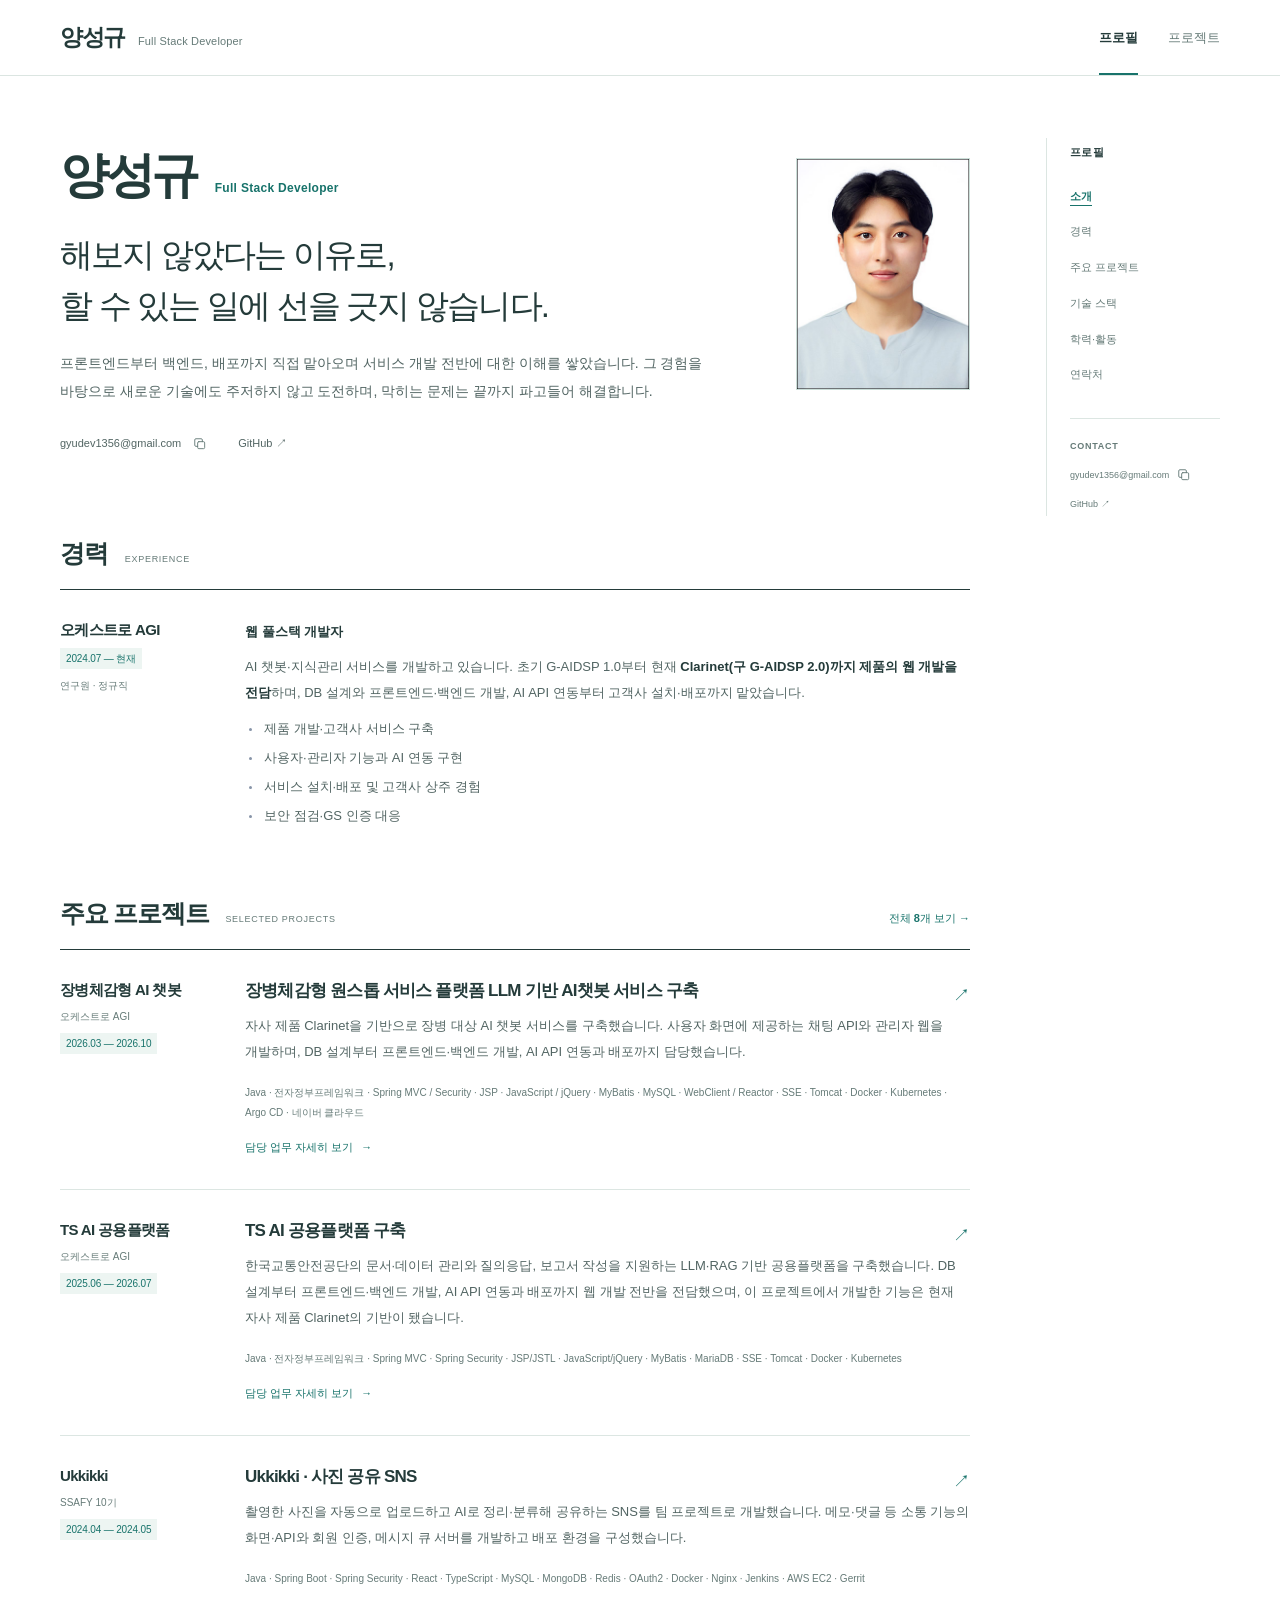
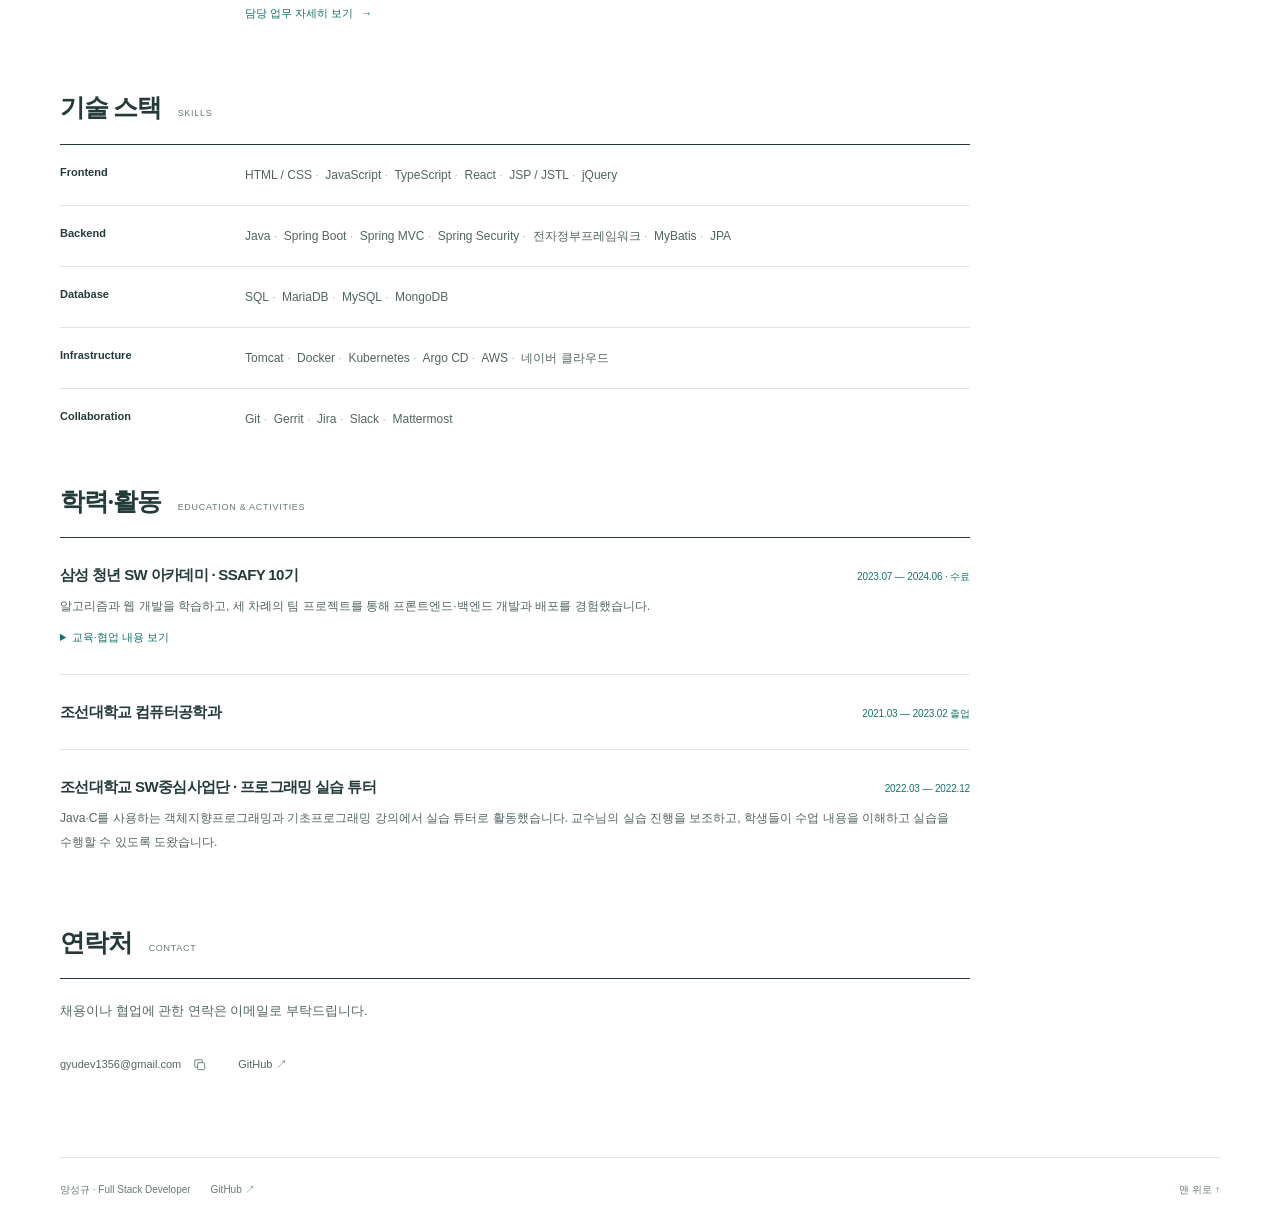
==== commit 31219237: "docs: 포트폴리오 프로필과 SSAFY 저장소 링크 정리" ====
--- a/index.html
+++ b/index.html
@@ -5,7 +5,7 @@
   <meta name="viewport" content="width=device-width, initial-scale=1">
   <meta name="description" content="풀스택 개발자 양성규의 이력과 주요 프로젝트입니다.">
   <meta name="theme-color" content="#ffffff">
-  <title>양성규 · 이력서 | 포트폴리오</title>
+  <title>양성규 · 프로필 | 포트폴리오</title>
   <link rel="stylesheet" href="./style.css">
   <script src="./content.js" defer></script>
   <script src="./script.js" defer></script>
--- a/style.css
+++ b/style.css
@@ -89,33 +89,16 @@
 .education-more .detail-list { margin-top: 18px; }
 .contact-section { margin-top: 40px; }
 .contact-section > p { margin-top: 20px; color: var(--body); font-size: 13px; }
-.document-next { margin-top: 44px; padding: 23px 0px 0px; border-top: 1px solid var(--line); display: flex; align-items: center; justify-content: space-between; gap: 20px; }
-.document-next p { color: var(--muted); font-size: 11px; }
-.document-next a { font-size: 13px; font-weight: 600; color: var(--accent); }
 .page-kicker { color: var(--accent); font-size: 10px; font-weight: 600; letter-spacing: 0.09em; margin-bottom: 13px; }
 .page-intro { padding-bottom: 34px; }
 .page-intro h1 { font-size: 38px; margin-bottom: 14px; }
 .page-intro > p:last-child { color: var(--body); font-size: 14px; line-height: 1.9; }
-.company-overview { border-top: 2px solid var(--ink); padding-top: 23px; }
-.company-heading { display: flex; align-items: baseline; justify-content: space-between; gap: 24px; margin-bottom: 17px; }
-.company-heading h2 { font-size: 24px; }
-.company-heading > p { font-size: 11px; color: var(--muted); }
-.company-overview .position { margin-bottom: 14px; color: var(--body); font-size: 12px; }
-.company-summary { color: var(--body); font-size: 14px; line-height: 1.95; }
-.company-summary strong { color: var(--ink); font-weight: 600; }
 .detail-list { margin-top: 24px; display: grid; gap: 21px; }
 .detail-list > div { display: grid; grid-template-columns: 160px minmax(0px, 1fr); gap: 25px; align-items: baseline; }
 .detail-list dt { color: var(--ink); font-size: 12px; font-weight: 650; line-height: 1.85; }
 .detail-list dd { color: var(--body); font-size: 13px; line-height: 1.95; }
-.career-project { margin-top: 45px; padding-top: 30px; border-top: 1px solid var(--line); scroll-margin-top: 110px; }
-.career-project h2 { font-size: 23px; max-width: 740px; }
 .project-metadata { display: flex; flex-wrap: wrap; gap: 5px 18px; color: var(--muted); font-size: 11px; margin-top: 12px; }
 .project-description { margin-top: 19px; color: var(--body); font-size: 14px; line-height: 1.95; }
-.subheading { margin-top: 29px; font-size: 17px; }
-.career-project .detail-list { margin-top: 20px; }
-.tech-detail { margin-top: 30px; padding-top: 19px; border-top: 1px solid var(--line); display: grid; grid-template-columns: 160px minmax(0px, 1fr); gap: 25px; }
-.tech-detail dt { color: var(--ink); font-size: 12px; font-weight: 650; }
-.tech-detail dd { color: var(--muted); font-size: 11px; line-height: 2; }
 .project-toolbar { display: flex; align-items: center; justify-content: space-between; gap: 15px; padding-bottom: 15px; border-bottom: 1px solid rgb(205, 211, 222); }
 .project-filters { display: flex; align-items: center; gap: 4px; }
 .project-filters button { border: 0px; background: transparent; color: var(--muted); border-radius: 4px; padding: 7px 13px; font-size: 11px; }
@@ -155,7 +138,7 @@
   .brand span { display: none; }
   .page-shell { grid-template-columns: 142px minmax(0px, 1fr); gap: 35px; }
   .resume-row, .skill-list > div { grid-template-columns: 142px minmax(0px, 1fr); gap: 22px; }
-  .detail-list > div, .tech-detail { grid-template-columns: 132px minmax(0px, 1fr); gap: 20px; }
+  .detail-list > div { grid-template-columns: 132px minmax(0px, 1fr); gap: 20px; }
 }
 @media (max-width: 760px) {
   :root { --header-height: 105px; }
@@ -197,19 +180,11 @@
   .page-intro { padding-bottom: 28px; }
   .page-intro h1 { font-size: 31px; }
   .page-intro > p:last-child { font-size: 13px; }
-  .company-heading { display: block; }
-  .company-heading h2 { font-size: 22px; }
-  .company-heading > p { margin-top: 5px; }
-  .company-summary { font-size: 13px; }
   .detail-list { gap: 20px; }
   .detail-list > div { grid-template-columns: 1fr; gap: 5px; }
   .detail-list dt { font-size: 12px; }
   .detail-list dd { font-size: 12px; line-height: 1.95; }
-  .career-project { margin-top: 34px; padding-top: 25px; scroll-margin-top: 128px; }
-  .career-project h2 { font-size: 21px; }
   .project-description { font-size: 13px; }
-  .tech-detail { grid-template-columns: 1fr; gap: 6px; }
-  .subheading { font-size: 16px; }
   .project-toolbar { gap: 8px; }
   .project-filters { gap: 0px; }
   .project-filters button { font-size: 11px; padding: 8px 10px; min-height: 40px; }
@@ -224,9 +199,6 @@
   .detail-section h2 { font-size: 20px; }
   .detail-section .skill-tokens { font-size: 11px; }
   .project-pagination a { font-size: 11px; }
-  .document-next { display: block; margin-top: 34px; }
-  .document-next p { margin-bottom: 9px; }
-  .document-next a { font-size: 12px; }
   .site-footer { width: calc(100% - 44px); margin-top: 44px; padding-top: 20px; font-size: 9px; gap: 12px; }
   .site-footer .footer-github { display: none; }
 }
@@ -236,12 +208,12 @@
 }
 @media print {
   @page { size: a4; margin: 16mm; }
-  .site-header, .page-sidebar, .site-footer, .skip-link, .copy-email, .snackbar, .document-next, .project-toolbar, .project-pagination { display: none !important; }
+  .site-header, .page-sidebar, .site-footer, .skip-link, .copy-email, .snackbar, .project-toolbar, .project-pagination { display: none !important; }
   body { font-size: 10pt; }
   .page-shell { display: block; width: 100%; margin: 0px; }
   .profile-heading h1 { font-size: 28pt; }
   .headline { font-size: 19pt; }
-  .resume-section, .career-project { margin-top: 20pt; }
+  .resume-section { margin-top: 20pt; }
   .resume-row { grid-template-columns: 115pt 1fr; gap: 18pt; padding: 14pt 0px; }
   .detail-list > div { grid-template-columns: 105pt 1fr; gap: 14pt; break-inside: avoid; }
   .project-index-row, .education-row, .skill-list > div { break-inside: avoid; }
@@ -297,20 +269,13 @@
 [data-theme="book"] .education-row { padding: 26px 0px; }
 [data-theme="book"] .education-top > .numeric { color: var(--accent); }
 [data-theme="book"] .contact-section { margin-top: 45px; }
-[data-theme="book"] .document-next { padding-top: 23px; margin-top: 47px; }
 [data-theme="book"] .page-intro { padding-bottom: 48px; }
 [data-theme="book"] .page-intro h1 { font-family: Georgia, Batang, serif; font-size: 46px; font-weight: 600; }
 [data-theme="book"] .page-kicker { font-size: 9px; letter-spacing: 0.12em; }
-[data-theme="book"] .company-overview { border-top-width: 1px; padding-top: 28px; }
-[data-theme="book"] .company-heading h2 { font-size: 26px; font-family: Georgia, Batang, serif; }
-[data-theme="book"] .company-heading > p { color: var(--accent); }
-[data-theme="book"] .career-project { margin-top: 50px; padding-top: 35px; }
-[data-theme="book"] .career-project h2 { font-size: 25px; }
 [data-theme="book"] .project-metadata .numeric, [data-theme="book"] .index-meta .numeric { font-family: Georgia, "Times New Roman", serif; font-size: 12px; color: var(--accent); }
 [data-theme="book"] .detail-list { gap: 26px; }
 [data-theme="book"] .detail-list > div { grid-template-columns: 141px minmax(0px, 1fr); gap: 28px; }
 [data-theme="book"] .detail-list dd { line-height: 2.1; }
-[data-theme="book"] .tech-detail { grid-template-columns: 141px minmax(0px, 1fr); gap: 28px; }
 [data-theme="book"] .project-toolbar { border-bottom: 1px solid var(--ink); }
 [data-theme="book"] .project-filters button { border-radius: 0px; }
 [data-theme="book"] .project-index-row { padding: 33px 35px 33px 0px; }
@@ -324,11 +289,11 @@
   [data-theme="book"] .page-shell { grid-template-columns: minmax(0px, 1fr) 145px; gap: 36px; }
   [data-theme="book"] .sidebar-sticky { padding-left: 18px; }
   [data-theme="book"] .resume-row, [data-theme="book"] .skill-list > div { grid-template-columns: 130px minmax(0px, 1fr); gap: 25px; }
-  [data-theme="book"] .detail-list > div, [data-theme="book"] .tech-detail { grid-template-columns: 125px minmax(0px, 1fr); gap: 24px; }
+  [data-theme="book"] .detail-list > div { grid-template-columns: 125px minmax(0px, 1fr); gap: 24px; }
 }
 @media (min-width: 761px) and (max-width: 900px) {
   [data-theme="book"] .page-shell { gap: 28px; }
-  [data-theme="book"] .resume-row, [data-theme="book"] .skill-list > div, [data-theme="book"] .detail-list > div, [data-theme="book"] .tech-detail { grid-template-columns: minmax(0px, 1fr); gap: 13px; }
+  [data-theme="book"] .resume-row, [data-theme="book"] .skill-list > div, [data-theme="book"] .detail-list > div { grid-template-columns: minmax(0px, 1fr); gap: 13px; }
   [data-theme="book"] .row-meta { display: flex; flex-wrap: wrap; gap: 3px 15px; align-items: baseline; }
   [data-theme="book"] .row-meta h3 { flex-basis: 100%; }
   [data-theme="book"] .row-meta .numeric { margin: 0px; }
@@ -349,14 +314,13 @@
   [data-theme="book"] .section-heading { gap: 12px; }
   [data-theme="book"] .section-heading h2 { font-size: 23px; }
   [data-theme="book"] .section-heading > span { font-size: 8px; }
-  [data-theme="book"] .resume-row, [data-theme="book"] .skill-list > div, [data-theme="book"] .detail-list > div, [data-theme="book"] .tech-detail { grid-template-columns: minmax(0px, 1fr); gap: 11px; }
+  [data-theme="book"] .resume-row, [data-theme="book"] .skill-list > div, [data-theme="book"] .detail-list > div { grid-template-columns: minmax(0px, 1fr); gap: 11px; }
   [data-theme="book"] .resume-row { padding: 25px 0px; }
   [data-theme="book"] .row-meta .numeric { display: inline-block; margin: 0px; }
   [data-theme="book"] .row-meta h3 { font-size: 16px; }
   [data-theme="book"] .row-body { font-size: 12px; }
   [data-theme="book"] .page-intro h1 { font-size: 36px; }
   [data-theme="book"] .page-intro { padding-bottom: 36px; }
-  [data-theme="book"] .career-project h2 { font-size: 23px; }
   [data-theme="book"] .project-index-row { padding: 28px 25px 28px 0px; }
   [data-theme="book"] .project-index-row h2 { font-size: 23px; }
   [data-theme="book"] .detail-intro h1 { font-size: 29px; }
